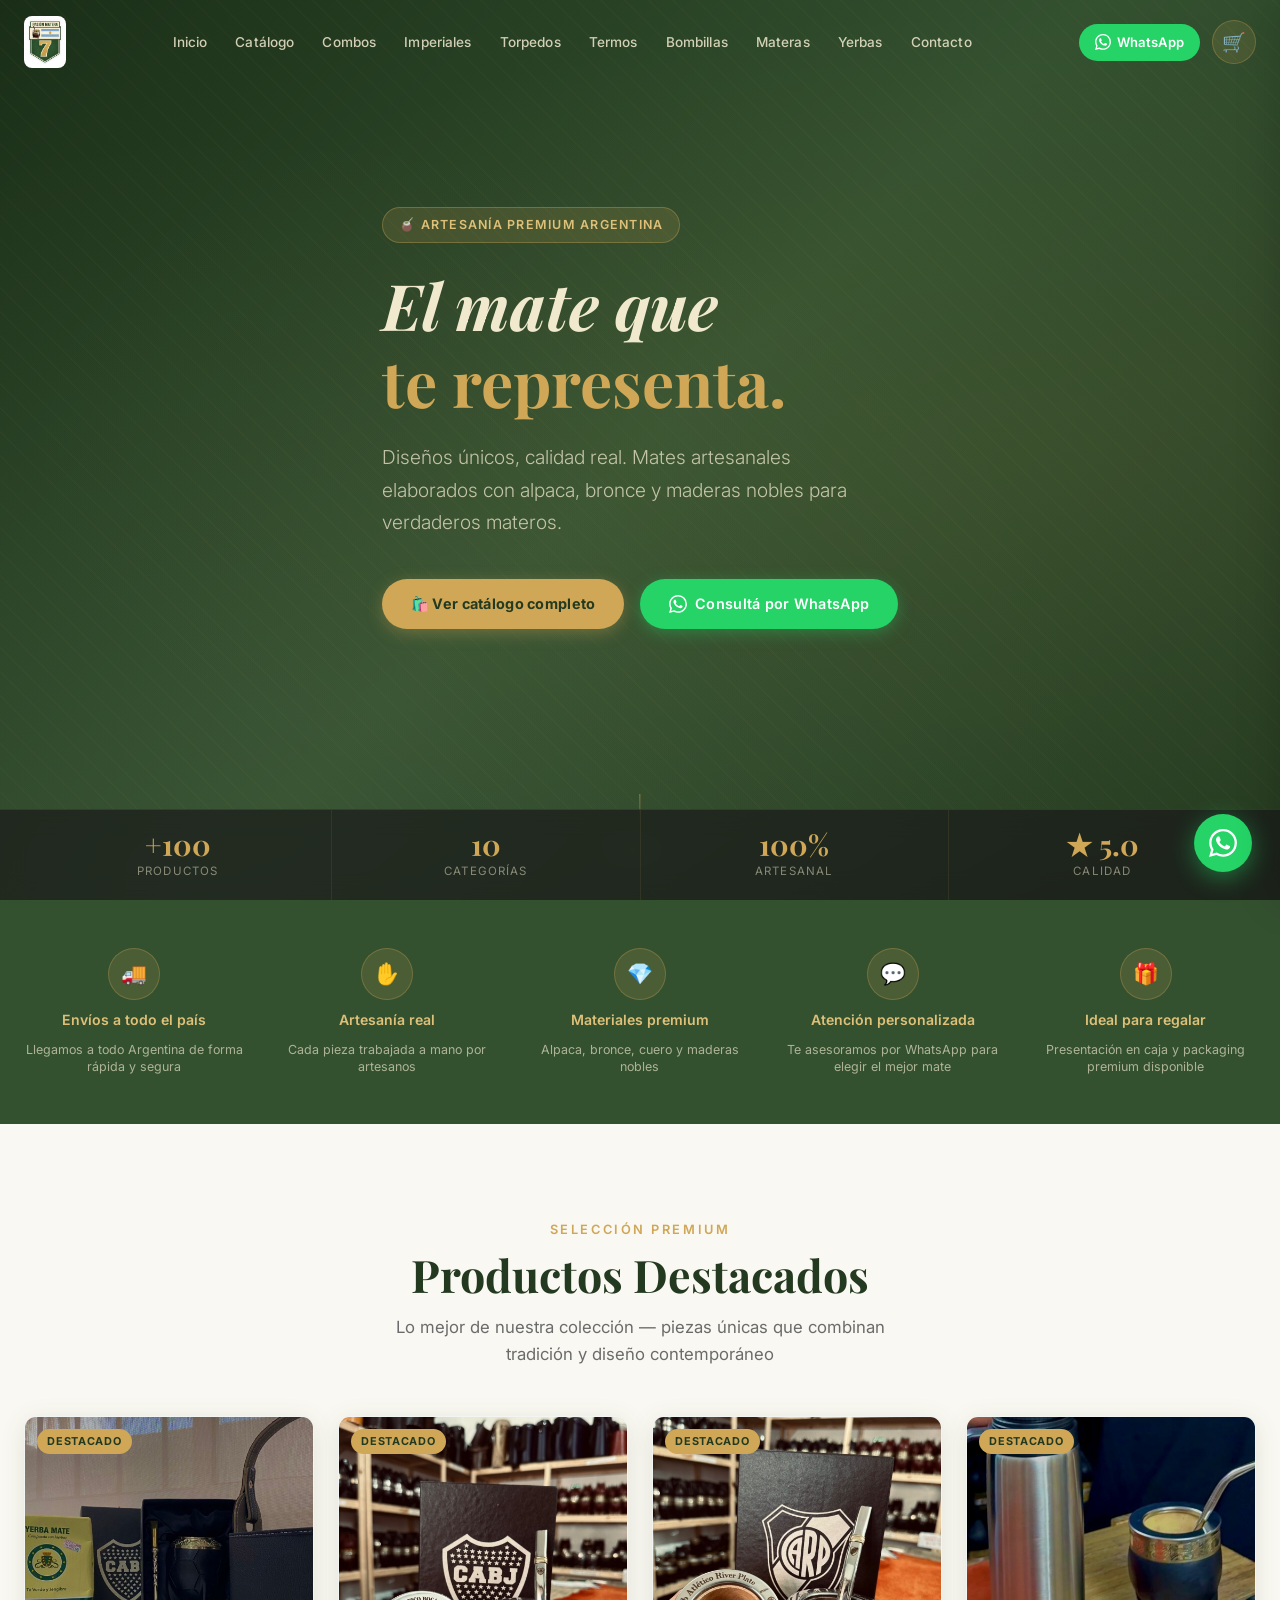
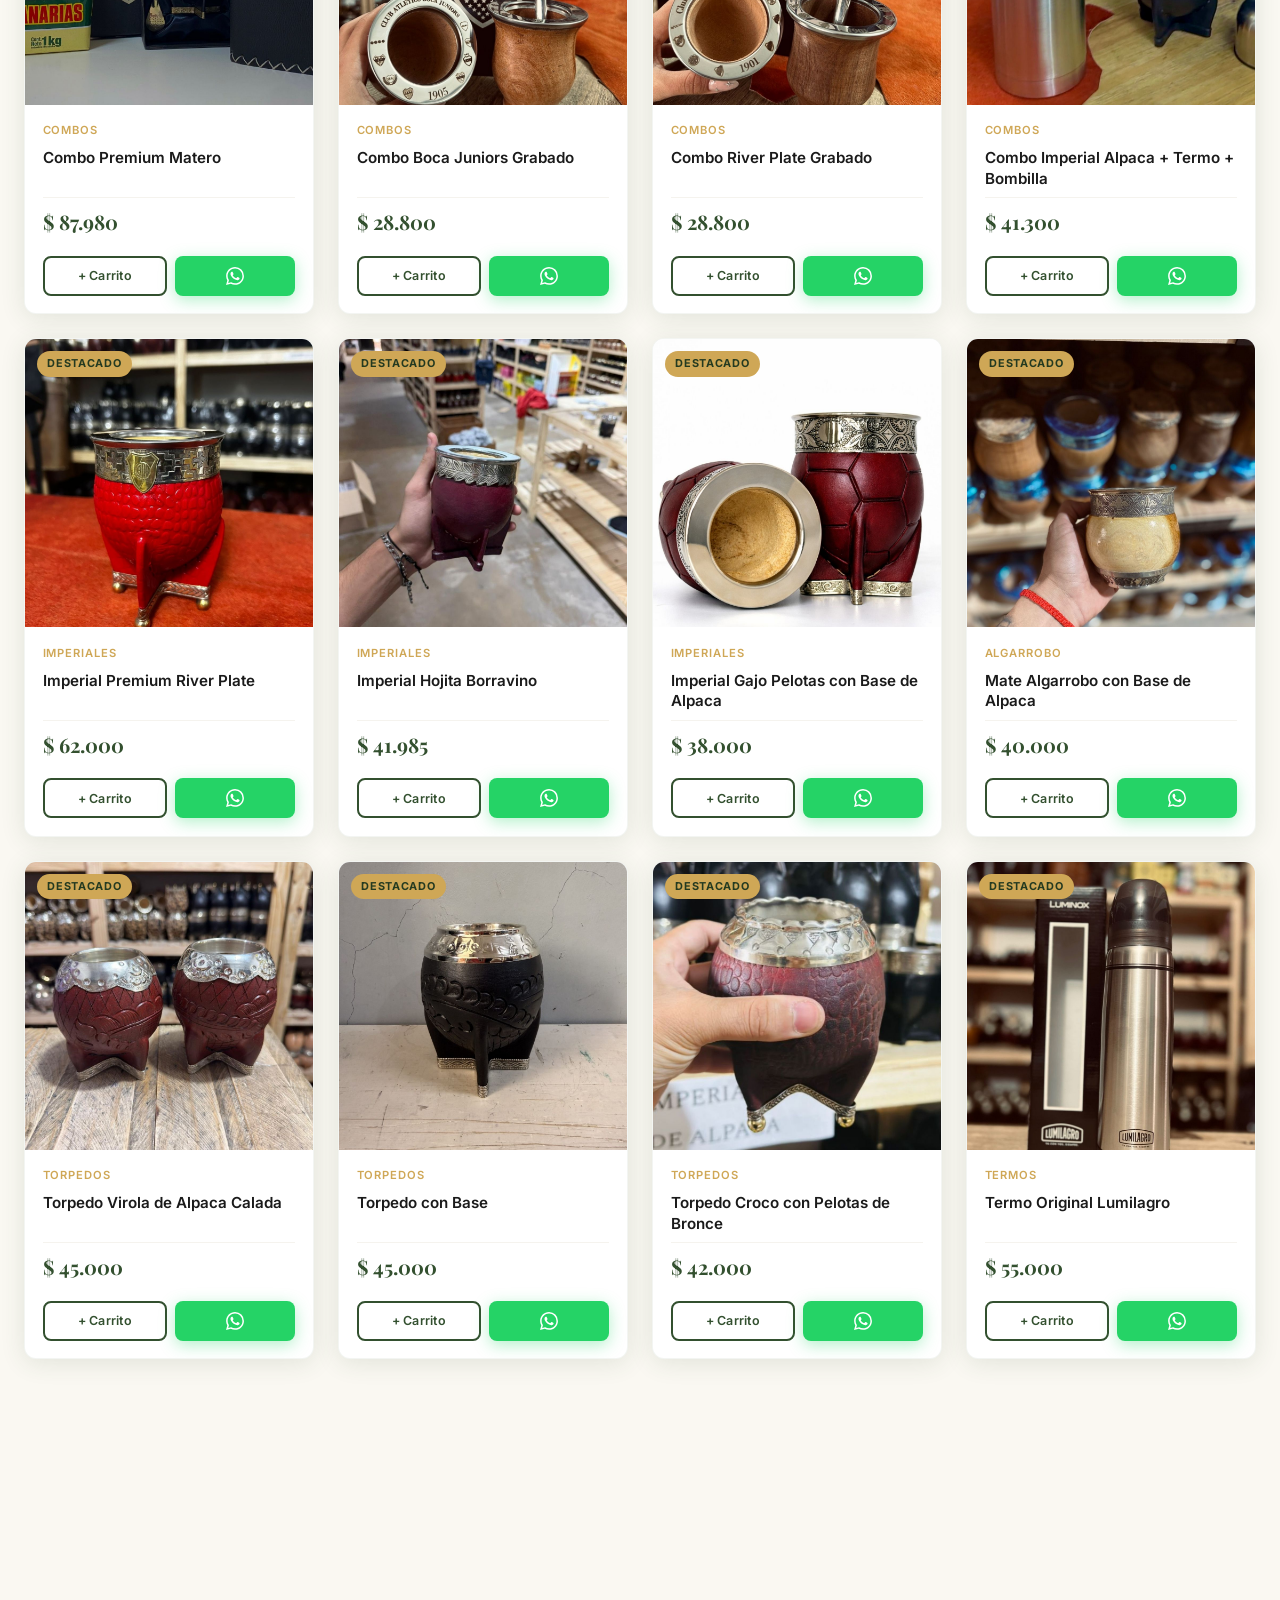
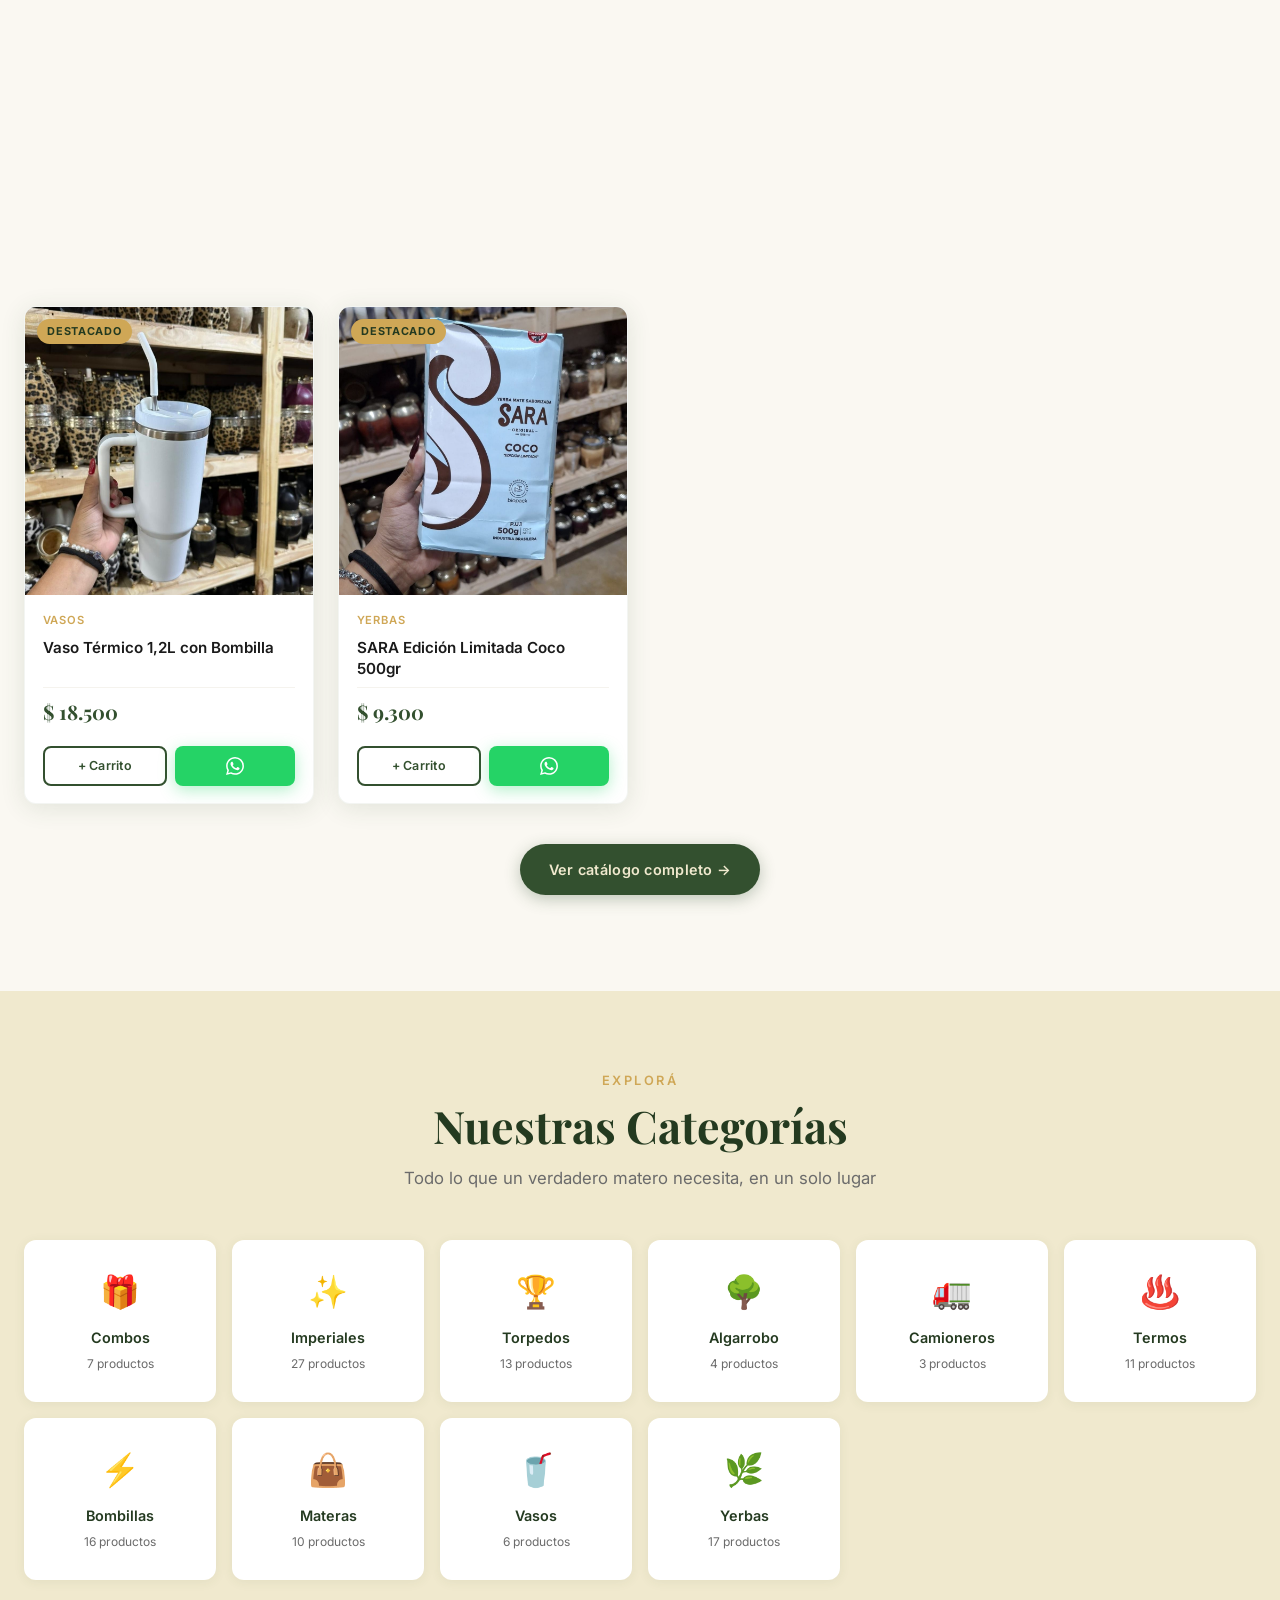
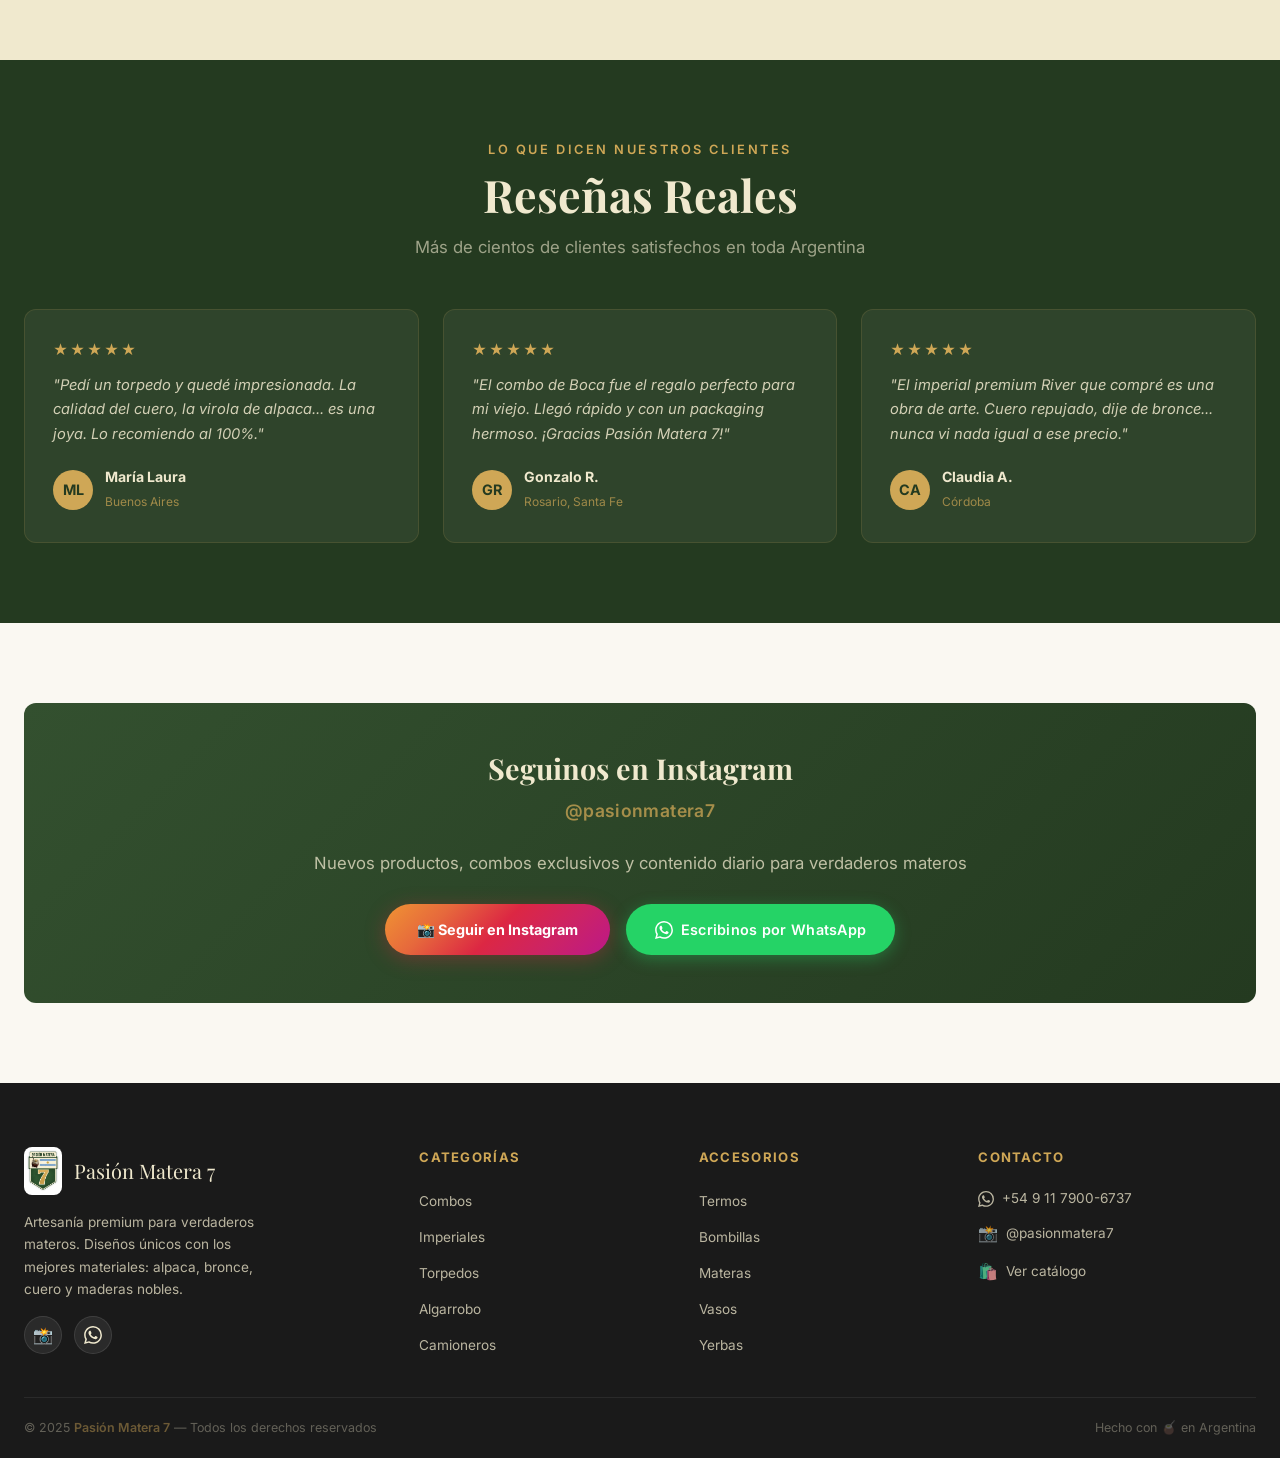
==== index.html @ 28404694 "Web ecommerce Pasión Matera 7 - tienda completa Sitio premium responsive con catálogo de 113 product" ====
<!DOCTYPE html>
<html lang="es">
<head>
  <meta charset="UTF-8">
  <meta name="viewport" content="width=device-width, initial-scale=1.0">
  <title>Pasión Matera 7 — Mates Artesanales Premium | Argentina</title>
  <meta name="description" content="Mates artesanales premium, imperiales, torpedos, bombillas, termos y accesorios. Diseños únicos, calidad real. Envíos a todo el país.">
  <meta name="keywords" content="mates premium, mates artesanales, imperiales, torpedos, accesorios materos, materas, bombillas, yerba mate Argentina">
  <meta property="og:title" content="Pasión Matera 7 — Mates Artesanales Premium">
  <meta property="og:description" content="El mate que te representa. Artesanía premium para verdaderos materos.">
  <meta property="og:type" content="website">
  <link rel="stylesheet" href="css/styles.css">
  <link rel="preconnect" href="https://fonts.googleapis.com">
  <link rel="preconnect" href="https://fonts.gstatic.com" crossorigin>
</head>
<body>

<!-- ══════════════════════════════════
     HEADER
══════════════════════════════════ -->
<header class="header" id="header">
  <div class="container">
    <nav class="nav">
      <a href="index.html" class="nav-logo">
        <img src="images/logo.jpg" alt="Pasión Matera 7"
          onerror="this.style.display='none';this.nextElementSibling.style.display='block'">
        <span style="display:none">Pasión Matera 7</span>
      </a>

      <ul class="nav-links">
        <li><a href="index.html">Inicio</a></li>
        <li><a href="catalogo.html">Catálogo</a></li>
        <li><a href="catalogo.html?cat=combos">Combos</a></li>
        <li><a href="catalogo.html?cat=imperiales">Imperiales</a></li>
        <li><a href="catalogo.html?cat=torpedos">Torpedos</a></li>
        <li><a href="catalogo.html?cat=termos">Termos</a></li>
        <li><a href="catalogo.html?cat=bombillas">Bombillas</a></li>
        <li><a href="catalogo.html?cat=materas">Materas</a></li>
        <li><a href="catalogo.html?cat=yerbas">Yerbas</a></li>
        <li><a href="#contacto">Contacto</a></li>
      </ul>

      <div class="nav-actions">
        <a href="https://wa.me/5491179006737" target="_blank" class="nav-whatsapp">
          <svg xmlns="http://www.w3.org/2000/svg" viewBox="0 0 24 24" fill="currentColor" width="16" height="16"><path d="M17.472 14.382c-.297-.149-1.758-.867-2.03-.967-.273-.099-.471-.148-.67.15-.197.297-.767.966-.94 1.164-.173.199-.347.223-.644.075-.297-.15-1.255-.463-2.39-1.475-.883-.788-1.48-1.761-1.653-2.059-.173-.297-.018-.458.13-.606.134-.133.298-.347.446-.52.149-.174.198-.298.298-.497.099-.198.05-.371-.025-.52-.075-.149-.669-1.612-.916-2.207-.242-.579-.487-.5-.669-.51-.173-.008-.371-.01-.57-.01-.198 0-.52.074-.792.372-.272.297-1.04 1.016-1.04 2.479 0 1.462 1.065 2.875 1.213 3.074.149.198 2.096 3.2 5.077 4.487.709.306 1.262.489 1.694.625.712.227 1.36.195 1.871.118.571-.085 1.758-.719 2.006-1.413.248-.694.248-1.289.173-1.413-.074-.124-.272-.198-.57-.347m-5.421 7.403h-.004a9.87 9.87 0 01-5.031-1.378l-.361-.214-3.741.982.998-3.648-.235-.374a9.86 9.86 0 01-1.51-5.26c.001-5.45 4.436-9.884 9.888-9.884 2.64 0 5.122 1.03 6.988 2.898a9.825 9.825 0 012.893 6.994c-.003 5.45-4.437 9.884-9.885 9.884m8.413-18.297A11.815 11.815 0 0012.05 0C5.495 0 .16 5.335.157 11.892c0 2.096.547 4.142 1.588 5.945L.057 24l6.305-1.654a11.882 11.882 0 005.683 1.448h.005c6.554 0 11.89-5.335 11.893-11.893a11.821 11.821 0 00-3.48-8.413z"/></svg>
          <span>WhatsApp</span>
        </a>
        <button class="nav-cart-btn open-cart" aria-label="Carrito">
          🛒
          <span class="cart-badge" style="display:none">0</span>
        </button>
        <button class="hamburger" id="hamburger" aria-label="Menú">
          <span></span><span></span><span></span>
        </button>
      </div>
    </nav>
  </div>
</header>

<!-- Mobile Menu -->
<div class="mobile-menu" id="mobile-menu">
  <button class="close-mobile" id="close-mobile">✕</button>
  <a href="index.html">Inicio</a>
  <a href="catalogo.html">Catálogo completo</a>
  <a href="catalogo.html?cat=combos">Combos</a>
  <a href="catalogo.html?cat=imperiales">Imperiales</a>
  <a href="catalogo.html?cat=torpedos">Torpedos</a>
  <a href="catalogo.html?cat=algarrobo">Algarrobo</a>
  <a href="catalogo.html?cat=camioneros">Camioneros</a>
  <a href="catalogo.html?cat=termos">Termos</a>
  <a href="catalogo.html?cat=bombillas">Bombillas</a>
  <a href="catalogo.html?cat=materas">Materas</a>
  <a href="catalogo.html?cat=vasos">Vasos</a>
  <a href="catalogo.html?cat=yerbas">Yerbas</a>
  <a href="https://wa.me/5491179006737" target="_blank" style="color:#4ade80;margin-top:1rem;display:flex;align-items:center;gap:0.4rem"><svg xmlns="http://www.w3.org/2000/svg" viewBox="0 0 24 24" fill="currentColor" width="20" height="20"><path d="M17.472 14.382c-.297-.149-1.758-.867-2.03-.967-.273-.099-.471-.148-.67.15-.197.297-.767.966-.94 1.164-.173.199-.347.223-.644.075-.297-.15-1.255-.463-2.39-1.475-.883-.788-1.48-1.761-1.653-2.059-.173-.297-.018-.458.13-.606.134-.133.298-.347.446-.52.149-.174.198-.298.298-.497.099-.198.05-.371-.025-.52-.075-.149-.669-1.612-.916-2.207-.242-.579-.487-.5-.669-.51-.173-.008-.371-.01-.57-.01-.198 0-.52.074-.792.372-.272.297-1.04 1.016-1.04 2.479 0 1.462 1.065 2.875 1.213 3.074.149.198 2.096 3.2 5.077 4.487.709.306 1.262.489 1.694.625.712.227 1.36.195 1.871.118.571-.085 1.758-.719 2.006-1.413.248-.694.248-1.289.173-1.413-.074-.124-.272-.198-.57-.347m-5.421 7.403h-.004a9.87 9.87 0 01-5.031-1.378l-.361-.214-3.741.982.998-3.648-.235-.374a9.86 9.86 0 01-1.51-5.26c.001-5.45 4.436-9.884 9.888-9.884 2.64 0 5.122 1.03 6.988 2.898a9.825 9.825 0 012.893 6.994c-.003 5.45-4.437 9.884-9.885 9.884m8.413-18.297A11.815 11.815 0 0012.05 0C5.495 0 .16 5.335.157 11.892c0 2.096.547 4.142 1.588 5.945L.057 24l6.305-1.654a11.882 11.882 0 005.683 1.448h.005c6.554 0 11.89-5.335 11.893-11.893a11.821 11.821 0 00-3.48-8.413z"/></svg> WhatsApp</a>
</div>

<!-- ══════════════════════════════════
     HERO
══════════════════════════════════ -->
<section class="hero">
  <div class="hero-bg"></div>
  <div class="hero-pattern"></div>
  <div class="container" style="position:relative;z-index:2;padding-top:5rem;padding-bottom:9rem">
    <div class="hero-content">
      <div class="hero-badge">🧉 Artesanía Premium Argentina</div>
      <h1>El mate que<br><em>te representa.</em></h1>
      <p class="hero-sub">
        Diseños únicos, calidad real. Mates artesanales elaborados con alpaca, bronce
        y maderas nobles para verdaderos materos.
      </p>
      <div class="hero-actions">
        <a href="catalogo.html" class="btn btn-gold">
          🛍️ Ver catálogo completo
        </a>
        <a href="https://wa.me/5491179006737?text=¡Hola!%20Vi%20su%20web%20y%20quiero%20conocer%20los%20productos" target="_blank" class="btn btn-whatsapp">
          <svg xmlns="http://www.w3.org/2000/svg" viewBox="0 0 24 24" fill="currentColor" width="18" height="18" style="flex-shrink:0"><path d="M17.472 14.382c-.297-.149-1.758-.867-2.03-.967-.273-.099-.471-.148-.67.15-.197.297-.767.966-.94 1.164-.173.199-.347.223-.644.075-.297-.15-1.255-.463-2.39-1.475-.883-.788-1.48-1.761-1.653-2.059-.173-.297-.018-.458.13-.606.134-.133.298-.347.446-.52.149-.174.198-.298.298-.497.099-.198.05-.371-.025-.52-.075-.149-.669-1.612-.916-2.207-.242-.579-.487-.5-.669-.51-.173-.008-.371-.01-.57-.01-.198 0-.52.074-.792.372-.272.297-1.04 1.016-1.04 2.479 0 1.462 1.065 2.875 1.213 3.074.149.198 2.096 3.2 5.077 4.487.709.306 1.262.489 1.694.625.712.227 1.36.195 1.871.118.571-.085 1.758-.719 2.006-1.413.248-.694.248-1.289.173-1.413-.074-.124-.272-.198-.57-.347m-5.421 7.403h-.004a9.87 9.87 0 01-5.031-1.378l-.361-.214-3.741.982.998-3.648-.235-.374a9.86 9.86 0 01-1.51-5.26c.001-5.45 4.436-9.884 9.888-9.884 2.64 0 5.122 1.03 6.988 2.898a9.825 9.825 0 012.893 6.994c-.003 5.45-4.437 9.884-9.885 9.884m8.413-18.297A11.815 11.815 0 0012.05 0C5.495 0 .16 5.335.157 11.892c0 2.096.547 4.142 1.588 5.945L.057 24l6.305-1.654a11.882 11.882 0 005.683 1.448h.005c6.554 0 11.89-5.335 11.893-11.893a11.821 11.821 0 00-3.48-8.413z"/></svg>
          Consultá por WhatsApp
        </a>
      </div>
    </div>
  </div>

  <div class="hero-stats">
    <div class="hero-stats-inner container">
      <div class="hero-stat">
        <div class="hero-stat-number">+100</div>
        <div class="hero-stat-label">Productos</div>
      </div>
      <div class="hero-stat">
        <div class="hero-stat-number">10</div>
        <div class="hero-stat-label">Categorías</div>
      </div>
      <div class="hero-stat">
        <div class="hero-stat-number">100%</div>
        <div class="hero-stat-label">Artesanal</div>
      </div>
      <div class="hero-stat">
        <div class="hero-stat-number">★ 5.0</div>
        <div class="hero-stat-label">Calidad</div>
      </div>
    </div>
  </div>

  <div class="hero-scroll">
    <div class="hero-scroll-line"></div>
    <span>Scroll</span>
  </div>
</section>

<!-- ══════════════════════════════════
     BENEFITS
══════════════════════════════════ -->
<section class="benefits">
  <div class="container">
    <div class="benefits-grid">
      <div class="benefit-item reveal">
        <div class="benefit-icon">🚚</div>
        <h4>Envíos a todo el país</h4>
        <p>Llegamos a todo Argentina de forma rápida y segura</p>
      </div>
      <div class="benefit-item reveal reveal-delay-1">
        <div class="benefit-icon">✋</div>
        <h4>Artesanía real</h4>
        <p>Cada pieza trabajada a mano por artesanos</p>
      </div>
      <div class="benefit-item reveal reveal-delay-2">
        <div class="benefit-icon">💎</div>
        <h4>Materiales premium</h4>
        <p>Alpaca, bronce, cuero y maderas nobles</p>
      </div>
      <div class="benefit-item reveal reveal-delay-3">
        <div class="benefit-icon">💬</div>
        <h4>Atención personalizada</h4>
        <p>Te asesoramos por WhatsApp para elegir el mejor mate</p>
      </div>
      <div class="benefit-item reveal reveal-delay-4">
        <div class="benefit-icon">🎁</div>
        <h4>Ideal para regalar</h4>
        <p>Presentación en caja y packaging premium disponible</p>
      </div>
    </div>
  </div>
</section>

<!-- ══════════════════════════════════
     FEATURED PRODUCTS
══════════════════════════════════ -->
<section class="featured" id="destacados">
  <div class="container">
    <div class="section-title reveal">
      <div class="overline">Selección premium</div>
      <h2>Productos Destacados</h2>
      <p>Lo mejor de nuestra colección — piezas únicas que combinan tradición y diseño contemporáneo</p>
    </div>
    <div class="products-grid" id="featured-grid"></div>
    <div style="text-align:center;margin-top:2.5rem">
      <a href="catalogo.html" class="btn btn-primary reveal">Ver catálogo completo →</a>
    </div>
  </div>
</section>

<!-- ══════════════════════════════════
     CATEGORIES SHOWCASE
══════════════════════════════════ -->
<section class="categories-showcase">
  <div class="container">
    <div class="section-title reveal">
      <div class="overline">Explorá</div>
      <h2>Nuestras Categorías</h2>
      <p>Todo lo que un verdadero matero necesita, en un solo lugar</p>
    </div>
    <div class="categories-grid">
      <a href="catalogo.html?cat=combos" class="category-card reveal">
        <div class="category-card-icon">🎁</div>
        <h4>Combos</h4>
        <span>7 productos</span>
      </a>
      <a href="catalogo.html?cat=imperiales" class="category-card reveal reveal-delay-1">
        <div class="category-card-icon">✨</div>
        <h4>Imperiales</h4>
        <span>27 productos</span>
      </a>
      <a href="catalogo.html?cat=torpedos" class="category-card reveal reveal-delay-2">
        <div class="category-card-icon">🏆</div>
        <h4>Torpedos</h4>
        <span>13 productos</span>
      </a>
      <a href="catalogo.html?cat=algarrobo" class="category-card reveal reveal-delay-3">
        <div class="category-card-icon">🌳</div>
        <h4>Algarrobo</h4>
        <span>4 productos</span>
      </a>
      <a href="catalogo.html?cat=camioneros" class="category-card reveal">
        <div class="category-card-icon">🚛</div>
        <h4>Camioneros</h4>
        <span>3 productos</span>
      </a>
      <a href="catalogo.html?cat=termos" class="category-card reveal reveal-delay-1">
        <div class="category-card-icon">♨️</div>
        <h4>Termos</h4>
        <span>11 productos</span>
      </a>
      <a href="catalogo.html?cat=bombillas" class="category-card reveal reveal-delay-2">
        <div class="category-card-icon">⚡</div>
        <h4>Bombillas</h4>
        <span>16 productos</span>
      </a>
      <a href="catalogo.html?cat=materas" class="category-card reveal reveal-delay-3">
        <div class="category-card-icon">👜</div>
        <h4>Materas</h4>
        <span>10 productos</span>
      </a>
      <a href="catalogo.html?cat=vasos" class="category-card reveal">
        <div class="category-card-icon">🥤</div>
        <h4>Vasos</h4>
        <span>6 productos</span>
      </a>
      <a href="catalogo.html?cat=yerbas" class="category-card reveal reveal-delay-1">
        <div class="category-card-icon">🌿</div>
        <h4>Yerbas</h4>
        <span>17 productos</span>
      </a>
    </div>
  </div>
</section>

<!-- ══════════════════════════════════
     TESTIMONIALS
══════════════════════════════════ -->
<section class="testimonials">
  <div class="container">
    <div class="section-title reveal">
      <div class="overline">Lo que dicen nuestros clientes</div>
      <h2>Reseñas Reales</h2>
      <p>Más de cientos de clientes satisfechos en toda Argentina</p>
    </div>
    <div class="testimonials-grid">
      <div class="testimonial-card reveal">
        <div class="stars">★★★★★</div>
        <p class="testimonial-text">"Pedí un torpedo y quedé impresionada. La calidad del cuero, la virola de alpaca... es una joya. Lo recomiendo al 100%."</p>
        <div class="testimonial-author">
          <div class="testimonial-avatar">ML</div>
          <div class="testimonial-author-info">
            <strong>María Laura</strong>
            <small>Buenos Aires</small>
          </div>
        </div>
      </div>
      <div class="testimonial-card reveal reveal-delay-1">
        <div class="stars">★★★★★</div>
        <p class="testimonial-text">"El combo de Boca fue el regalo perfecto para mi viejo. Llegó rápido y con un packaging hermoso. ¡Gracias Pasión Matera 7!"</p>
        <div class="testimonial-author">
          <div class="testimonial-avatar">GR</div>
          <div class="testimonial-author-info">
            <strong>Gonzalo R.</strong>
            <small>Rosario, Santa Fe</small>
          </div>
        </div>
      </div>
      <div class="testimonial-card reveal reveal-delay-2">
        <div class="stars">★★★★★</div>
        <p class="testimonial-text">"El imperial premium River que compré es una obra de arte. Cuero repujado, dije de bronce... nunca vi nada igual a ese precio."</p>
        <div class="testimonial-author">
          <div class="testimonial-avatar">CA</div>
          <div class="testimonial-author-info">
            <strong>Claudia A.</strong>
            <small>Córdoba</small>
          </div>
        </div>
      </div>
    </div>
  </div>
</section>

<!-- ══════════════════════════════════
     INSTAGRAM
══════════════════════════════════ -->
<section class="instagram-section" id="contacto">
  <div class="container">
    <div class="instagram-cta reveal">
      <h3>Seguinos en Instagram</h3>
      <p class="handle">@pasionmatera7</p>
      <p style="margin-top:0.5rem">Nuevos productos, combos exclusivos y contenido diario para verdaderos materos</p>
      <div style="display:flex;gap:1rem;justify-content:center;flex-wrap:wrap;margin-top:1.75rem">
        <a href="https://www.instagram.com/pasionmatera7/" target="_blank" class="ig-btn">
          📸 Seguir en Instagram
        </a>
        <a href="https://wa.me/5491179006737?text=¡Hola!%20Vi%20tu%20Instagram%20y%20quiero%20consultar%20sobre%20sus%20productos" target="_blank" class="btn btn-whatsapp">
          <svg xmlns="http://www.w3.org/2000/svg" viewBox="0 0 24 24" fill="currentColor" width="18" height="18" style="flex-shrink:0"><path d="M17.472 14.382c-.297-.149-1.758-.867-2.03-.967-.273-.099-.471-.148-.67.15-.197.297-.767.966-.94 1.164-.173.199-.347.223-.644.075-.297-.15-1.255-.463-2.39-1.475-.883-.788-1.48-1.761-1.653-2.059-.173-.297-.018-.458.13-.606.134-.133.298-.347.446-.52.149-.174.198-.298.298-.497.099-.198.05-.371-.025-.52-.075-.149-.669-1.612-.916-2.207-.242-.579-.487-.5-.669-.51-.173-.008-.371-.01-.57-.01-.198 0-.52.074-.792.372-.272.297-1.04 1.016-1.04 2.479 0 1.462 1.065 2.875 1.213 3.074.149.198 2.096 3.2 5.077 4.487.709.306 1.262.489 1.694.625.712.227 1.36.195 1.871.118.571-.085 1.758-.719 2.006-1.413.248-.694.248-1.289.173-1.413-.074-.124-.272-.198-.57-.347m-5.421 7.403h-.004a9.87 9.87 0 01-5.031-1.378l-.361-.214-3.741.982.998-3.648-.235-.374a9.86 9.86 0 01-1.51-5.26c.001-5.45 4.436-9.884 9.888-9.884 2.64 0 5.122 1.03 6.988 2.898a9.825 9.825 0 012.893 6.994c-.003 5.45-4.437 9.884-9.885 9.884m8.413-18.297A11.815 11.815 0 0012.05 0C5.495 0 .16 5.335.157 11.892c0 2.096.547 4.142 1.588 5.945L.057 24l6.305-1.654a11.882 11.882 0 005.683 1.448h.005c6.554 0 11.89-5.335 11.893-11.893a11.821 11.821 0 00-3.48-8.413z"/></svg>
          Escribinos por WhatsApp
        </a>
      </div>
    </div>
  </div>
</section>

<!-- ══════════════════════════════════
     FOOTER
══════════════════════════════════ -->
<footer class="footer">
  <div class="container">
    <div class="footer-main">
      <div class="footer-brand">
        <div class="footer-logo">
          <img src="images/logo.jpg" alt="Pasión Matera 7"
            onerror="this.style.display='none'">
          <span>Pasión Matera 7</span>
        </div>
        <p>Artesanía premium para verdaderos materos. Diseños únicos con los mejores materiales: alpaca, bronce, cuero y maderas nobles.</p>
        <div class="footer-social">
          <a href="https://www.instagram.com/pasionmatera7/" target="_blank" class="social-icon" title="Instagram">📸</a>
          <a href="https://wa.me/5491179006737" target="_blank" class="social-icon" title="WhatsApp"><svg xmlns="http://www.w3.org/2000/svg" viewBox="0 0 24 24" fill="currentColor" width="18" height="18"><path d="M17.472 14.382c-.297-.149-1.758-.867-2.03-.967-.273-.099-.471-.148-.67.15-.197.297-.767.966-.94 1.164-.173.199-.347.223-.644.075-.297-.15-1.255-.463-2.39-1.475-.883-.788-1.48-1.761-1.653-2.059-.173-.297-.018-.458.13-.606.134-.133.298-.347.446-.52.149-.174.198-.298.298-.497.099-.198.05-.371-.025-.52-.075-.149-.669-1.612-.916-2.207-.242-.579-.487-.5-.669-.51-.173-.008-.371-.01-.57-.01-.198 0-.52.074-.792.372-.272.297-1.04 1.016-1.04 2.479 0 1.462 1.065 2.875 1.213 3.074.149.198 2.096 3.2 5.077 4.487.709.306 1.262.489 1.694.625.712.227 1.36.195 1.871.118.571-.085 1.758-.719 2.006-1.413.248-.694.248-1.289.173-1.413-.074-.124-.272-.198-.57-.347m-5.421 7.403h-.004a9.87 9.87 0 01-5.031-1.378l-.361-.214-3.741.982.998-3.648-.235-.374a9.86 9.86 0 01-1.51-5.26c.001-5.45 4.436-9.884 9.888-9.884 2.64 0 5.122 1.03 6.988 2.898a9.825 9.825 0 012.893 6.994c-.003 5.45-4.437 9.884-9.885 9.884m8.413-18.297A11.815 11.815 0 0012.05 0C5.495 0 .16 5.335.157 11.892c0 2.096.547 4.142 1.588 5.945L.057 24l6.305-1.654a11.882 11.882 0 005.683 1.448h.005c6.554 0 11.89-5.335 11.893-11.893a11.821 11.821 0 00-3.48-8.413z"/></svg></a>
        </div>
      </div>
      <div class="footer-col">
        <h5>Categorías</h5>
        <ul>
          <li><a href="catalogo.html?cat=combos">Combos</a></li>
          <li><a href="catalogo.html?cat=imperiales">Imperiales</a></li>
          <li><a href="catalogo.html?cat=torpedos">Torpedos</a></li>
          <li><a href="catalogo.html?cat=algarrobo">Algarrobo</a></li>
          <li><a href="catalogo.html?cat=camioneros">Camioneros</a></li>
        </ul>
      </div>
      <div class="footer-col">
        <h5>Accesorios</h5>
        <ul>
          <li><a href="catalogo.html?cat=termos">Termos</a></li>
          <li><a href="catalogo.html?cat=bombillas">Bombillas</a></li>
          <li><a href="catalogo.html?cat=materas">Materas</a></li>
          <li><a href="catalogo.html?cat=vasos">Vasos</a></li>
          <li><a href="catalogo.html?cat=yerbas">Yerbas</a></li>
        </ul>
      </div>
      <div class="footer-col">
        <h5>Contacto</h5>
        <div class="footer-contact">
          <a href="https://wa.me/5491179006737" target="_blank">
            <svg xmlns="http://www.w3.org/2000/svg" viewBox="0 0 24 24" fill="currentColor" width="16" height="16" style="flex-shrink:0"><path d="M17.472 14.382c-.297-.149-1.758-.867-2.03-.967-.273-.099-.471-.148-.67.15-.197.297-.767.966-.94 1.164-.173.199-.347.223-.644.075-.297-.15-1.255-.463-2.39-1.475-.883-.788-1.48-1.761-1.653-2.059-.173-.297-.018-.458.13-.606.134-.133.298-.347.446-.52.149-.174.198-.298.298-.497.099-.198.05-.371-.025-.52-.075-.149-.669-1.612-.916-2.207-.242-.579-.487-.5-.669-.51-.173-.008-.371-.01-.57-.01-.198 0-.52.074-.792.372-.272.297-1.04 1.016-1.04 2.479 0 1.462 1.065 2.875 1.213 3.074.149.198 2.096 3.2 5.077 4.487.709.306 1.262.489 1.694.625.712.227 1.36.195 1.871.118.571-.085 1.758-.719 2.006-1.413.248-.694.248-1.289.173-1.413-.074-.124-.272-.198-.57-.347m-5.421 7.403h-.004a9.87 9.87 0 01-5.031-1.378l-.361-.214-3.741.982.998-3.648-.235-.374a9.86 9.86 0 01-1.51-5.26c.001-5.45 4.436-9.884 9.888-9.884 2.64 0 5.122 1.03 6.988 2.898a9.825 9.825 0 012.893 6.994c-.003 5.45-4.437 9.884-9.885 9.884m8.413-18.297A11.815 11.815 0 0012.05 0C5.495 0 .16 5.335.157 11.892c0 2.096.547 4.142 1.588 5.945L.057 24l6.305-1.654a11.882 11.882 0 005.683 1.448h.005c6.554 0 11.89-5.335 11.893-11.893a11.821 11.821 0 00-3.48-8.413z"/></svg> +54 9 11 7900-6737
          </a>
          <a href="https://www.instagram.com/pasionmatera7/" target="_blank">
            <span class="icon">📸</span> @pasionmatera7
          </a>
          <a href="catalogo.html">
            <span class="icon">🛍️</span> Ver catálogo
          </a>
        </div>
      </div>
    </div>
    <div class="footer-bottom">
      <p class="footer-bottom-text">© 2025 <strong>Pasión Matera 7</strong> — Todos los derechos reservados</p>
      <p class="footer-bottom-text">Hecho con 🧉 en Argentina</p>
    </div>
  </div>
</footer>

<!-- ══════════════════════════════════
     CART SIDEBAR
══════════════════════════════════ -->
<div class="cart-overlay" id="cart-overlay"></div>
<aside class="cart-sidebar" id="cart-sidebar" role="dialog" aria-label="Carrito de compras">
  <div class="cart-header">
    <h3>🛒 Mi Carrito</h3>
    <button class="cart-close" id="cart-close">✕</button>
  </div>
  <div class="cart-items" id="cart-items"></div>
  <div class="cart-footer">
    <div class="cart-total">
      <span>Total</span>
      <strong id="cart-total-price">$0</strong>
    </div>
    <button id="checkout-btn" class="btn btn-whatsapp" disabled>
      <svg xmlns="http://www.w3.org/2000/svg" viewBox="0 0 24 24" fill="currentColor" width="18" height="18" style="flex-shrink:0"><path d="M17.472 14.382c-.297-.149-1.758-.867-2.03-.967-.273-.099-.471-.148-.67.15-.197.297-.767.966-.94 1.164-.173.199-.347.223-.644.075-.297-.15-1.255-.463-2.39-1.475-.883-.788-1.48-1.761-1.653-2.059-.173-.297-.018-.458.13-.606.134-.133.298-.347.446-.52.149-.174.198-.298.298-.497.099-.198.05-.371-.025-.52-.075-.149-.669-1.612-.916-2.207-.242-.579-.487-.5-.669-.51-.173-.008-.371-.01-.57-.01-.198 0-.52.074-.792.372-.272.297-1.04 1.016-1.04 2.479 0 1.462 1.065 2.875 1.213 3.074.149.198 2.096 3.2 5.077 4.487.709.306 1.262.489 1.694.625.712.227 1.36.195 1.871.118.571-.085 1.758-.719 2.006-1.413.248-.694.248-1.289.173-1.413-.074-.124-.272-.198-.57-.347m-5.421 7.403h-.004a9.87 9.87 0 01-5.031-1.378l-.361-.214-3.741.982.998-3.648-.235-.374a9.86 9.86 0 01-1.51-5.26c.001-5.45 4.436-9.884 9.888-9.884 2.64 0 5.122 1.03 6.988 2.898a9.825 9.825 0 012.893 6.994c-.003 5.45-4.437 9.884-9.885 9.884m8.413-18.297A11.815 11.815 0 0012.05 0C5.495 0 .16 5.335.157 11.892c0 2.096.547 4.142 1.588 5.945L.057 24l6.305-1.654a11.882 11.882 0 005.683 1.448h.005c6.554 0 11.89-5.335 11.893-11.893a11.821 11.821 0 00-3.48-8.413z"/></svg>
      Finalizar pedido por WhatsApp
    </button>
    <button id="clear-cart-btn" class="btn btn-secondary" style="font-size:0.78rem;padding:0.5rem">
      Vaciar carrito
    </button>
  </div>
</aside>

<!-- Product Modal Container -->
<div id="product-modal" class="modal-overlay" style="position:fixed"></div>

<!-- WhatsApp Float -->
<a href="https://wa.me/5491179006737?text=¡Hola%20Pasión%20Matera%207!%20Quiero%20consultar%20sobre%20sus%20productos." target="_blank" class="whatsapp-float" aria-label="WhatsApp">
  <svg xmlns="http://www.w3.org/2000/svg" viewBox="0 0 24 24" fill="white" width="28" height="28"><path d="M17.472 14.382c-.297-.149-1.758-.867-2.03-.967-.273-.099-.471-.148-.67.15-.197.297-.767.966-.94 1.164-.173.199-.347.223-.644.075-.297-.15-1.255-.463-2.39-1.475-.883-.788-1.48-1.761-1.653-2.059-.173-.297-.018-.458.13-.606.134-.133.298-.347.446-.52.149-.174.198-.298.298-.497.099-.198.05-.371-.025-.52-.075-.149-.669-1.612-.916-2.207-.242-.579-.487-.5-.669-.51-.173-.008-.371-.01-.57-.01-.198 0-.52.074-.792.372-.272.297-1.04 1.016-1.04 2.479 0 1.462 1.065 2.875 1.213 3.074.149.198 2.096 3.2 5.077 4.487.709.306 1.262.489 1.694.625.712.227 1.36.195 1.871.118.571-.085 1.758-.719 2.006-1.413.248-.694.248-1.289.173-1.413-.074-.124-.272-.198-.57-.347m-5.421 7.403h-.004a9.87 9.87 0 01-5.031-1.378l-.361-.214-3.741.982.998-3.648-.235-.374a9.86 9.86 0 01-1.51-5.26c.001-5.45 4.436-9.884 9.888-9.884 2.64 0 5.122 1.03 6.988 2.898a9.825 9.825 0 012.893 6.994c-.003 5.45-4.437 9.884-9.885 9.884m8.413-18.297A11.815 11.815 0 0012.05 0C5.495 0 .16 5.335.157 11.892c0 2.096.547 4.142 1.588 5.945L.057 24l6.305-1.654a11.882 11.882 0 005.683 1.448h.005c6.554 0 11.89-5.335 11.893-11.893a11.821 11.821 0 00-3.48-8.413z"/></svg>
  <span class="whatsapp-float-tooltip">¡Chateá con nosotros!</span>
</a>

<script src="js/products.js"></script>
<script src="js/cart.js"></script>
<script src="js/main.js"></script>
</body>
</html>
---- css/styles.css ----
/* ═══════════════════════════════════════
   PASIÓN MATERA 7 — Premium Ecommerce
   ═══════════════════════════════════════ */

@import url('https://fonts.googleapis.com/css2?family=Playfair+Display:ital,wght@0,400;0,500;0,600;0,700;1,400;1,600&family=Inter:wght@300;400;500;600&display=swap');

/* ── Variables ── */
:root {
  --verde: #33502f;
  --verde-light: #4a7344;
  --verde-dark: #243a20;
  --crema: #f0e9ce;
  --crema-dark: #e8ddb8;
  --dorado: #cfa756;
  --dorado-light: #dfc078;
  --dorado-dark: #a8833e;
  --blanco: #faf8f2;
  --negro: #1a1a1a;
  --gris: #6b6b6b;
  --gris-light: #f5f3ee;
  --sombra: 0 4px 24px rgba(51,80,47,0.12);
  --sombra-hover: 0 12px 40px rgba(51,80,47,0.22);
  --radius: 12px;
  --radius-sm: 8px;
  --transition: 0.3s cubic-bezier(0.4, 0, 0.2, 1);
}

/* ── Reset ── */
*, *::before, *::after { box-sizing: border-box; margin: 0; padding: 0; }
html { scroll-behavior: smooth; -webkit-text-size-adjust: 100%; }
body {
  font-family: 'Inter', sans-serif;
  background: var(--blanco);
  color: var(--negro);
  line-height: 1.6;
  overflow-x: hidden;
}
img { max-width: 100%; display: block; }
a { text-decoration: none; color: inherit; }
button { cursor: pointer; border: none; background: none; font-family: inherit; }
ul { list-style: none; }

/* ── Typography ── */
h1, h2, h3, h4 { font-family: 'Playfair Display', serif; line-height: 1.2; }
h1 { font-size: clamp(2.2rem, 5vw, 4rem); }
h2 { font-size: clamp(1.8rem, 3.5vw, 2.8rem); }
h3 { font-size: clamp(1.2rem, 2vw, 1.6rem); }

/* ── Utilities ── */
.container { max-width: 1280px; margin: 0 auto; padding: 0 1.5rem; }
.section-title {
  text-align: center;
  margin-bottom: 3rem;
}
.section-title h2 { color: var(--verde-dark); margin-bottom: 0.75rem; }
.section-title p { color: var(--gris); font-size: 1.05rem; max-width: 540px; margin: 0 auto; }
.section-title .overline {
  font-size: 0.8rem;
  font-weight: 600;
  letter-spacing: 0.2em;
  text-transform: uppercase;
  color: var(--dorado);
  margin-bottom: 0.5rem;
}

.btn {
  display: inline-flex;
  align-items: center;
  gap: 0.5rem;
  padding: 0.85rem 1.8rem;
  border-radius: 50px;
  font-weight: 600;
  font-size: 0.9rem;
  letter-spacing: 0.02em;
  transition: var(--transition);
  white-space: nowrap;
}
.btn-primary {
  background: var(--verde);
  color: var(--crema);
  box-shadow: 0 4px 16px rgba(51,80,47,0.3);
}
.btn-primary:hover { background: var(--verde-dark); transform: translateY(-2px); box-shadow: 0 8px 24px rgba(51,80,47,0.35); }
.btn-secondary {
  background: transparent;
  color: var(--verde);
  border: 2px solid var(--verde);
}
.btn-secondary:hover { background: var(--verde); color: var(--crema); }
.btn-whatsapp {
  background: #25D366;
  color: #fff;
  box-shadow: 0 4px 16px rgba(37,211,102,0.35);
}
.btn-whatsapp:hover { background: #1dbb5a; transform: translateY(-2px); box-shadow: 0 8px 24px rgba(37,211,102,0.4); }
.btn-gold {
  background: var(--dorado);
  color: var(--verde-dark);
  font-weight: 700;
  box-shadow: 0 4px 16px rgba(207,167,86,0.35);
}
.btn-gold:hover { background: var(--dorado-dark); transform: translateY(-2px); }
.btn-outline-gold {
  background: transparent;
  color: var(--dorado);
  border: 2px solid var(--dorado);
}
.btn-outline-gold:hover { background: var(--dorado); color: var(--verde-dark); }

/* ── Animations ── */
@keyframes fadeUp {
  from { opacity: 0; transform: translateY(32px); }
  to { opacity: 1; transform: translateY(0); }
}
@keyframes fadeIn {
  from { opacity: 0; }
  to { opacity: 1; }
}
@keyframes scaleIn {
  from { opacity: 0; transform: scale(0.92); }
  to { opacity: 1; transform: scale(1); }
}
@keyframes shimmer {
  0% { background-position: -1000px 0; }
  100% { background-position: 1000px 0; }
}
.reveal { opacity: 0; transform: translateY(32px); transition: opacity 0.7s ease, transform 0.7s ease; }
.reveal.visible { opacity: 1; transform: translateY(0); }
.reveal-delay-1 { transition-delay: 0.1s; }
.reveal-delay-2 { transition-delay: 0.2s; }
.reveal-delay-3 { transition-delay: 0.3s; }
.reveal-delay-4 { transition-delay: 0.4s; }

/* ══════════════════════════════════════
   HEADER / NAV
══════════════════════════════════════ */
.header {
  position: fixed;
  top: 0;
  left: 0;
  right: 0;
  z-index: 1000;
  transition: var(--transition);
  padding: 1rem 0;
}
.header.scrolled {
  background: rgba(26, 26, 26, 0.96);
  backdrop-filter: blur(16px);
  padding: 0.65rem 0;
  box-shadow: 0 2px 20px rgba(0,0,0,0.2);
}
.header.light.scrolled {
  background: rgba(250, 248, 242, 0.97);
}
.nav {
  display: flex;
  align-items: center;
  justify-content: space-between;
  gap: 2rem;
}
.nav-logo img {
  height: 52px;
  width: auto;
  object-fit: contain;
  border-radius: 8px;
  transition: var(--transition);
}
.nav-logo img:hover { transform: scale(1.04); }
.nav-logo span {
  font-family: 'Playfair Display', serif;
  font-size: 1.4rem;
  font-weight: 700;
  color: var(--crema);
  letter-spacing: 0.02em;
}
.header.light .nav-logo span { color: var(--verde-dark); }
.nav-links {
  display: flex;
  align-items: center;
  gap: 0.25rem;
  flex: 1;
  justify-content: center;
}
.nav-links a {
  padding: 0.4rem 0.75rem;
  font-size: 0.85rem;
  font-weight: 500;
  color: rgba(240,233,206,0.85);
  border-radius: 6px;
  transition: var(--transition);
  letter-spacing: 0.01em;
}
.header.light .nav-links a { color: var(--negro); }
.nav-links a:hover { color: var(--dorado); background: rgba(207,167,86,0.08); }
.nav-actions {
  display: flex;
  align-items: center;
  gap: 0.75rem;
}
.nav-whatsapp {
  display: flex;
  align-items: center;
  gap: 0.4rem;
  padding: 0.5rem 1rem;
  background: #25D366;
  color: #fff;
  border-radius: 50px;
  font-size: 0.82rem;
  font-weight: 600;
  transition: var(--transition);
}
.nav-whatsapp:hover { background: #1dbb5a; transform: translateY(-1px); }
.nav-cart-btn {
  position: relative;
  display: flex;
  align-items: center;
  justify-content: center;
  width: 44px;
  height: 44px;
  border-radius: 50%;
  background: rgba(207,167,86,0.15);
  color: var(--dorado);
  font-size: 1.2rem;
  transition: var(--transition);
  border: 1.5px solid rgba(207,167,86,0.3);
}
.nav-cart-btn:hover { background: var(--dorado); color: var(--verde-dark); }
.cart-badge {
  position: absolute;
  top: -4px;
  right: -4px;
  background: var(--verde);
  color: var(--crema);
  border-radius: 50%;
  width: 18px;
  height: 18px;
  font-size: 0.65rem;
  font-weight: 700;
  display: flex;
  align-items: center;
  justify-content: center;
  border: 2px solid var(--blanco);
}
.hamburger {
  display: none;
  flex-direction: column;
  gap: 5px;
  padding: 8px;
  cursor: pointer;
}
.hamburger span {
  display: block;
  width: 24px;
  height: 2px;
  background: var(--crema);
  border-radius: 2px;
  transition: var(--transition);
}
.header.light .hamburger span { background: var(--negro); }
.hamburger.open span:nth-child(1) { transform: translateY(7px) rotate(45deg); }
.hamburger.open span:nth-child(2) { opacity: 0; }
.hamburger.open span:nth-child(3) { transform: translateY(-7px) rotate(-45deg); }
.mobile-menu {
  display: none;
  position: fixed;
  top: 0;
  left: 0;
  right: 0;
  bottom: 0;
  background: var(--verde-dark);
  z-index: 999;
  flex-direction: column;
  align-items: center;
  justify-content: center;
  gap: 0.5rem;
  transform: translateX(100%);
  transition: transform 0.4s cubic-bezier(0.4, 0, 0.2, 1);
}
.mobile-menu.open { transform: translateX(0); }
.mobile-menu a {
  color: var(--crema);
  font-family: 'Playfair Display', serif;
  font-size: 1.6rem;
  padding: 0.6rem 2rem;
  opacity: 0.85;
  transition: var(--transition);
}
.mobile-menu a:hover { opacity: 1; color: var(--dorado); }
.mobile-menu .close-mobile {
  position: absolute;
  top: 1.5rem;
  right: 1.5rem;
  color: var(--crema);
  font-size: 1.8rem;
  background: none;
  border: none;
  cursor: pointer;
}

/* ══════════════════════════════════════
   HERO
══════════════════════════════════════ */
.hero {
  position: relative;
  min-height: 100vh;
  display: flex;
  align-items: center;
  overflow: hidden;
  background: var(--verde-dark);
}
.hero-bg {
  position: absolute;
  inset: 0;
  background: linear-gradient(135deg, #1a2e17 0%, #33502f 50%, #243a20 100%);
}
.hero-bg::after {
  content: '';
  position: absolute;
  inset: 0;
  background:
    radial-gradient(ellipse at 80% 50%, rgba(207,167,86,0.08) 0%, transparent 70%),
    radial-gradient(ellipse at 20% 80%, rgba(240,233,206,0.04) 0%, transparent 60%);
}
.hero-pattern {
  position: absolute;
  inset: 0;
  opacity: 0.03;
  background-image: repeating-linear-gradient(
    45deg,
    var(--dorado) 0,
    var(--dorado) 1px,
    transparent 0,
    transparent 50%
  );
  background-size: 24px 24px;
}
.hero-content {
  position: relative;
  z-index: 2;
  max-width: 760px;
  animation: fadeUp 1s ease both;
}
.hero-badge {
  display: inline-flex;
  align-items: center;
  gap: 0.5rem;
  padding: 0.45rem 1rem;
  background: rgba(207,167,86,0.15);
  border: 1px solid rgba(207,167,86,0.35);
  border-radius: 50px;
  color: var(--dorado-light);
  font-size: 0.78rem;
  font-weight: 600;
  letter-spacing: 0.1em;
  text-transform: uppercase;
  margin-bottom: 1.5rem;
}
.hero h1 {
  color: var(--crema);
  margin-bottom: 1.25rem;
  font-style: italic;
}
.hero h1 em { color: var(--dorado); font-style: normal; }
.hero-sub {
  font-size: clamp(1rem, 2vw, 1.2rem);
  color: rgba(240,233,206,0.75);
  margin-bottom: 2.5rem;
  max-width: 500px;
  font-weight: 300;
  line-height: 1.7;
}
.hero-actions { display: flex; gap: 1rem; flex-wrap: wrap; }
.hero-scroll {
  position: absolute;
  bottom: 2.5rem;
  left: 50%;
  transform: translateX(-50%);
  display: flex;
  flex-direction: column;
  align-items: center;
  gap: 0.5rem;
  color: rgba(240,233,206,0.4);
  font-size: 0.72rem;
  letter-spacing: 0.12em;
  text-transform: uppercase;
  animation: fadeIn 2s ease 1s both;
}
.hero-scroll-line {
  width: 1px;
  height: 40px;
  background: linear-gradient(to bottom, rgba(207,167,86,0.6), transparent);
  animation: pulse 2s ease infinite;
}
@keyframes pulse { 0%, 100% { opacity: 0.4; } 50% { opacity: 1; } }

/* ── Hero stats ── */
.hero-stats {
  position: absolute;
  bottom: 0;
  left: 0;
  right: 0;
  z-index: 3;
  background: rgba(26,26,26,0.7);
  backdrop-filter: blur(12px);
  border-top: 1px solid rgba(207,167,86,0.15);
}
.hero-stats-inner {
  display: flex;
  divide-x: 1px solid rgba(207,167,86,0.1);
}
.hero-stat {
  flex: 1;
  padding: 1.2rem 1.5rem;
  text-align: center;
  border-right: 1px solid rgba(207,167,86,0.1);
}
.hero-stat:last-child { border-right: none; }
.hero-stat-number {
  font-family: 'Playfair Display', serif;
  font-size: 1.8rem;
  font-weight: 700;
  color: var(--dorado);
  line-height: 1;
  margin-bottom: 0.25rem;
}
.hero-stat-label {
  font-size: 0.72rem;
  color: rgba(240,233,206,0.5);
  text-transform: uppercase;
  letter-spacing: 0.1em;
}

/* ══════════════════════════════════════
   BENEFITS BAR
══════════════════════════════════════ */
.benefits {
  background: var(--verde);
  padding: 3rem 0;
}
.benefits-grid {
  display: grid;
  grid-template-columns: repeat(auto-fit, minmax(160px, 1fr));
  gap: 2rem;
}
.benefit-item {
  display: flex;
  flex-direction: column;
  align-items: center;
  text-align: center;
  gap: 0.75rem;
  color: var(--crema);
}
.benefit-icon {
  width: 52px;
  height: 52px;
  background: rgba(207,167,86,0.15);
  border: 1px solid rgba(207,167,86,0.3);
  border-radius: 50%;
  display: flex;
  align-items: center;
  justify-content: center;
  font-size: 1.3rem;
}
.benefit-item h4 {
  font-size: 0.88rem;
  font-weight: 600;
  font-family: 'Inter', sans-serif;
  color: var(--dorado-light);
}
.benefit-item p { font-size: 0.78rem; opacity: 0.65; line-height: 1.4; }

/* ══════════════════════════════════════
   FEATURED PRODUCTS
══════════════════════════════════════ */
.featured { padding: 6rem 0; background: var(--blanco); }
.products-grid {
  display: grid;
  grid-template-columns: repeat(auto-fill, minmax(260px, 1fr));
  gap: 1.5rem;
}

/* ══════════════════════════════════════
   PRODUCT CARD
══════════════════════════════════════ */
.product-card {
  background: #fff;
  border-radius: var(--radius);
  overflow: hidden;
  box-shadow: var(--sombra);
  transition: var(--transition);
  display: flex;
  flex-direction: column;
  border: 1px solid rgba(51,80,47,0.06);
}
.product-card:hover {
  transform: translateY(-6px);
  box-shadow: var(--sombra-hover);
}
.product-card-image {
  position: relative;
  aspect-ratio: 1;
  overflow: hidden;
  background: var(--gris-light);
}
.product-card-image img {
  width: 100%;
  height: 100%;
  object-fit: cover;
  transition: transform 0.5s ease;
}
.product-card:hover .product-card-image img { transform: scale(1.08); }
.product-card-overlay {
  position: absolute;
  inset: 0;
  background: rgba(26,26,26,0.6);
  display: flex;
  flex-direction: column;
  align-items: center;
  justify-content: center;
  gap: 0.65rem;
  opacity: 0;
  transition: var(--transition);
  padding: 1rem;
}
.product-card:hover .product-card-overlay { opacity: 1; }
.product-card-overlay .btn {
  width: 100%;
  justify-content: center;
  padding: 0.7rem 1rem;
  font-size: 0.82rem;
}
.product-badge {
  position: absolute;
  top: 0.75rem;
  left: 0.75rem;
  background: var(--dorado);
  color: var(--verde-dark);
  font-size: 0.68rem;
  font-weight: 700;
  padding: 0.25rem 0.65rem;
  border-radius: 50px;
  text-transform: uppercase;
  letter-spacing: 0.06em;
}
.product-card-body {
  padding: 1.1rem;
  display: flex;
  flex-direction: column;
  gap: 0.5rem;
  flex: 1;
}
.product-category-tag {
  font-size: 0.7rem;
  font-weight: 600;
  letter-spacing: 0.08em;
  text-transform: uppercase;
  color: var(--dorado);
}
.product-card-body h3 {
  font-size: 0.95rem;
  font-family: 'Inter', sans-serif;
  font-weight: 600;
  color: var(--negro);
  line-height: 1.35;
  flex: 1;
}
.product-card-body .desc {
  font-size: 0.78rem;
  color: var(--gris);
  line-height: 1.45;
}
.product-price {
  font-family: 'Playfair Display', serif;
  font-size: 1.25rem;
  font-weight: 700;
  color: var(--verde);
  margin-top: auto;
  padding-top: 0.5rem;
  border-top: 1px solid var(--gris-light);
}
.product-card-footer {
  display: flex;
  gap: 0.5rem;
  padding: 0 1.1rem 1.1rem;
}
.product-card-footer .btn {
  flex: 1;
  justify-content: center;
  padding: 0.65rem 0.5rem;
  font-size: 0.78rem;
  border-radius: 8px;
}

/* Image fallback placeholder */
.img-placeholder {
  width: 100%;
  height: 100%;
  display: flex;
  align-items: center;
  justify-content: center;
  background: linear-gradient(135deg, var(--gris-light), var(--crema-dark));
  color: var(--verde);
  font-size: 3rem;
}

/* ══════════════════════════════════════
   CATEGORY SECTION
══════════════════════════════════════ */
.categories-showcase { padding: 5rem 0; background: var(--crema); }
.categories-grid {
  display: grid;
  grid-template-columns: repeat(auto-fill, minmax(180px, 1fr));
  gap: 1rem;
}
.category-card {
  background: #fff;
  border-radius: var(--radius);
  padding: 1.5rem 1rem;
  text-align: center;
  transition: var(--transition);
  cursor: pointer;
  border: 2px solid transparent;
  box-shadow: 0 2px 12px rgba(51,80,47,0.07);
  text-decoration: none;
  display: block;
}
.category-card:hover {
  border-color: var(--verde);
  transform: translateY(-4px);
  box-shadow: var(--sombra-hover);
}
.category-card-icon { font-size: 2rem; margin-bottom: 0.75rem; }
.category-card h4 {
  font-family: 'Inter', sans-serif;
  font-weight: 600;
  font-size: 0.9rem;
  color: var(--verde-dark);
  margin-bottom: 0.25rem;
}
.category-card span {
  font-size: 0.75rem;
  color: var(--gris);
}

/* ══════════════════════════════════════
   TESTIMONIALS
══════════════════════════════════════ */
.testimonials { padding: 5rem 0; background: var(--verde-dark); }
.testimonials .section-title h2 { color: var(--crema); }
.testimonials .section-title p { color: rgba(240,233,206,0.6); }
.testimonials .overline { color: var(--dorado); }
.testimonials-grid {
  display: grid;
  grid-template-columns: repeat(auto-fit, minmax(280px, 1fr));
  gap: 1.5rem;
}
.testimonial-card {
  background: rgba(255,255,255,0.05);
  border: 1px solid rgba(207,167,86,0.15);
  border-radius: var(--radius);
  padding: 1.75rem;
  transition: var(--transition);
}
.testimonial-card:hover { background: rgba(207,167,86,0.08); border-color: rgba(207,167,86,0.35); }
.stars { color: var(--dorado); font-size: 0.9rem; margin-bottom: 0.75rem; letter-spacing: 2px; }
.testimonial-text {
  color: rgba(240,233,206,0.85);
  font-size: 0.92rem;
  line-height: 1.65;
  margin-bottom: 1.25rem;
  font-style: italic;
}
.testimonial-author {
  display: flex;
  align-items: center;
  gap: 0.75rem;
}
.testimonial-avatar {
  width: 40px;
  height: 40px;
  border-radius: 50%;
  background: var(--dorado);
  display: flex;
  align-items: center;
  justify-content: center;
  font-weight: 700;
  color: var(--verde-dark);
  font-size: 0.9rem;
}
.testimonial-author-info strong {
  display: block;
  font-size: 0.88rem;
  color: var(--crema);
  font-family: 'Inter', sans-serif;
}
.testimonial-author-info small { color: rgba(207,167,86,0.7); font-size: 0.75rem; }

/* ══════════════════════════════════════
   INSTAGRAM SECTION
══════════════════════════════════════ */
.instagram-section { padding: 5rem 0; background: var(--blanco); }
.instagram-cta {
  text-align: center;
  background: linear-gradient(135deg, var(--verde), var(--verde-dark));
  border-radius: var(--radius);
  padding: 3rem;
  color: var(--crema);
}
.instagram-cta h3 { font-size: 1.8rem; margin-bottom: 0.75rem; }
.instagram-cta p { opacity: 0.75; margin-bottom: 1.5rem; font-size: 1.05rem; }
.instagram-cta .handle {
  color: var(--dorado);
  font-weight: 600;
  font-size: 1.1rem;
  letter-spacing: 0.02em;
}
.ig-btn {
  display: inline-flex;
  align-items: center;
  gap: 0.5rem;
  padding: 0.85rem 2rem;
  background: linear-gradient(135deg, #f09433, #e6683c, #dc2743, #cc2366, #bc1888);
  color: #fff;
  border-radius: 50px;
  font-weight: 700;
  font-size: 0.9rem;
  transition: var(--transition);
  box-shadow: 0 4px 20px rgba(220,39,67,0.35);
}
.ig-btn:hover { transform: translateY(-2px); box-shadow: 0 8px 28px rgba(220,39,67,0.45); }

/* ══════════════════════════════════════
   FOOTER
══════════════════════════════════════ */
.footer { background: var(--negro); color: rgba(240,233,206,0.75); }
.footer-main {
  padding: 4rem 0 2.5rem;
  display: grid;
  grid-template-columns: 1.5fr 1fr 1fr 1.2fr;
  gap: 3rem;
}
.footer-brand { display: flex; flex-direction: column; gap: 1rem; }
.footer-logo {
  display: flex;
  align-items: center;
  gap: 0.75rem;
}
.footer-logo img {
  height: 48px;
  width: auto;
  border-radius: 8px;
}
.footer-logo span {
  font-family: 'Playfair Display', serif;
  font-size: 1.25rem;
  color: var(--crema);
}
.footer-brand p { font-size: 0.85rem; line-height: 1.65; max-width: 260px; }
.footer-social { display: flex; gap: 0.75rem; }
.social-icon {
  width: 38px;
  height: 38px;
  border-radius: 50%;
  background: rgba(255,255,255,0.07);
  border: 1px solid rgba(255,255,255,0.1);
  display: flex;
  align-items: center;
  justify-content: center;
  font-size: 1rem;
  transition: var(--transition);
  color: var(--crema);
}
.social-icon:hover { background: var(--dorado); border-color: var(--dorado); color: var(--negro); }
.footer-col h5 {
  font-family: 'Inter', sans-serif;
  font-weight: 700;
  font-size: 0.82rem;
  letter-spacing: 0.1em;
  text-transform: uppercase;
  color: var(--dorado);
  margin-bottom: 1.25rem;
}
.footer-col ul { display: flex; flex-direction: column; gap: 0.65rem; }
.footer-col ul li a {
  font-size: 0.85rem;
  transition: var(--transition);
  display: inline-block;
}
.footer-col ul li a:hover { color: var(--crema); transform: translateX(4px); }
.footer-contact { display: flex; flex-direction: column; gap: 0.75rem; }
.footer-contact a {
  display: flex;
  align-items: center;
  gap: 0.5rem;
  font-size: 0.85rem;
  transition: var(--transition);
}
.footer-contact a:hover { color: var(--dorado); }
.footer-contact .icon { font-size: 1rem; }
.footer-bottom {
  border-top: 1px solid rgba(255,255,255,0.07);
  padding: 1.25rem 0;
  display: flex;
  justify-content: space-between;
  align-items: center;
  flex-wrap: wrap;
  gap: 0.75rem;
  font-size: 0.78rem;
}
.footer-bottom-text { opacity: 0.45; }
.footer-bottom-text strong { color: var(--dorado); font-weight: 600; }

/* ══════════════════════════════════════
   CART SIDEBAR
══════════════════════════════════════ */
.cart-overlay {
  position: fixed;
  inset: 0;
  background: rgba(0,0,0,0.55);
  z-index: 1100;
  opacity: 0;
  pointer-events: none;
  transition: opacity 0.3s ease;
}
.cart-overlay.open { opacity: 1; pointer-events: all; }
.cart-sidebar {
  position: fixed;
  top: 0;
  right: 0;
  bottom: 0;
  width: min(420px, 95vw);
  background: var(--blanco);
  z-index: 1101;
  display: flex;
  flex-direction: column;
  transform: translateX(100%);
  transition: transform 0.4s cubic-bezier(0.4, 0, 0.2, 1);
  box-shadow: -4px 0 40px rgba(0,0,0,0.15);
}
.cart-sidebar.open { transform: translateX(0); }
.cart-header {
  display: flex;
  justify-content: space-between;
  align-items: center;
  padding: 1.25rem 1.5rem;
  border-bottom: 1px solid var(--gris-light);
  background: var(--verde-dark);
  color: var(--crema);
}
.cart-header h3 { font-size: 1.1rem; font-family: 'Inter', sans-serif; font-weight: 700; }
.cart-close {
  width: 36px;
  height: 36px;
  border-radius: 50%;
  background: rgba(255,255,255,0.1);
  color: var(--crema);
  font-size: 1.1rem;
  display: flex;
  align-items: center;
  justify-content: center;
  transition: var(--transition);
}
.cart-close:hover { background: rgba(255,255,255,0.2); }
.cart-items { flex: 1; overflow-y: auto; padding: 1rem; display: flex; flex-direction: column; gap: 0.75rem; }
.cart-empty {
  flex: 1;
  display: flex;
  flex-direction: column;
  align-items: center;
  justify-content: center;
  gap: 1rem;
  color: var(--gris);
  text-align: center;
  padding: 2rem;
}
.cart-empty-icon { font-size: 3.5rem; opacity: 0.3; }
.cart-empty p { font-size: 0.9rem; }
.cart-item {
  display: grid;
  grid-template-columns: 72px 1fr auto;
  gap: 0.75rem;
  align-items: start;
  background: #fff;
  border: 1px solid var(--gris-light);
  border-radius: var(--radius-sm);
  padding: 0.75rem;
  animation: scaleIn 0.25s ease;
}
.cart-item-img {
  width: 72px;
  height: 72px;
  object-fit: cover;
  border-radius: 6px;
  background: var(--gris-light);
}
.cart-item-info { min-width: 0; }
.cart-item-name {
  font-size: 0.82rem;
  font-weight: 600;
  color: var(--negro);
  line-height: 1.3;
  margin-bottom: 0.25rem;
  display: -webkit-box;
  -webkit-line-clamp: 2;
  -webkit-box-orient: vertical;
  overflow: hidden;
}
.cart-item-price { font-size: 0.85rem; color: var(--verde); font-weight: 700; }
.cart-item-controls {
  display: flex;
  align-items: center;
  gap: 0.4rem;
  margin-top: 0.4rem;
}
.qty-btn {
  width: 24px;
  height: 24px;
  border-radius: 4px;
  background: var(--gris-light);
  color: var(--negro);
  font-size: 0.9rem;
  display: flex;
  align-items: center;
  justify-content: center;
  transition: var(--transition);
}
.qty-btn:hover { background: var(--verde); color: #fff; }
.qty-num { font-size: 0.85rem; font-weight: 600; min-width: 20px; text-align: center; }
.cart-item-remove {
  color: var(--gris);
  font-size: 0.9rem;
  transition: var(--transition);
  padding: 4px;
}
.cart-item-remove:hover { color: #e53e3e; }
.cart-footer {
  border-top: 1px solid var(--gris-light);
  padding: 1.25rem 1.5rem;
  background: #fff;
  display: flex;
  flex-direction: column;
  gap: 1rem;
}
.cart-total {
  display: flex;
  justify-content: space-between;
  align-items: center;
}
.cart-total span { font-size: 0.9rem; color: var(--gris); }
.cart-total strong {
  font-family: 'Playfair Display', serif;
  font-size: 1.5rem;
  color: var(--verde);
}
.cart-footer .btn { width: 100%; justify-content: center; padding: 1rem; font-size: 0.92rem; }

/* ── Toast ── */
.cart-toast {
  position: fixed;
  bottom: 2rem;
  left: 50%;
  transform: translateX(-50%) translateY(20px);
  background: var(--verde-dark);
  color: var(--crema);
  padding: 0.85rem 1.5rem;
  border-radius: 50px;
  font-size: 0.85rem;
  z-index: 2000;
  opacity: 0;
  transition: all 0.3s ease;
  white-space: nowrap;
  box-shadow: 0 8px 32px rgba(0,0,0,0.25);
  border: 1px solid rgba(207,167,86,0.25);
}
.cart-toast span { color: var(--dorado); margin-right: 0.25rem; }
.cart-toast.show { opacity: 1; transform: translateX(-50%) translateY(0); }

/* ══════════════════════════════════════
   PRODUCT MODAL
══════════════════════════════════════ */
.modal-overlay {
  position: fixed;
  inset: 0;
  background: rgba(0,0,0,0.7);
  z-index: 1200;
  display: flex;
  align-items: center;
  justify-content: center;
  padding: 1rem;
  opacity: 0;
  pointer-events: none;
  transition: opacity 0.3s ease;
}
.modal-overlay.open { opacity: 1; pointer-events: all; }
.modal {
  background: #fff;
  border-radius: var(--radius);
  max-width: 800px;
  width: 100%;
  max-height: 90vh;
  overflow: hidden;
  display: flex;
  flex-direction: column;
  transform: scale(0.92);
  transition: transform 0.3s ease;
  box-shadow: 0 24px 80px rgba(0,0,0,0.3);
}
.modal-overlay.open .modal { transform: scale(1); }
.modal-body {
  display: grid;
  grid-template-columns: 1fr 1fr;
  overflow-y: auto;
  flex: 1;
}
.modal-image {
  aspect-ratio: 1;
  overflow: hidden;
  background: var(--gris-light);
}
.modal-image img {
  width: 100%;
  height: 100%;
  object-fit: cover;
}
.modal-info {
  padding: 2rem;
  display: flex;
  flex-direction: column;
  gap: 1rem;
  overflow-y: auto;
}
.modal-category {
  font-size: 0.72rem;
  font-weight: 700;
  letter-spacing: 0.1em;
  text-transform: uppercase;
  color: var(--dorado);
}
.modal-title {
  font-size: 1.4rem;
  color: var(--negro);
  line-height: 1.3;
}
.modal-price {
  font-family: 'Playfair Display', serif;
  font-size: 2rem;
  color: var(--verde);
  font-weight: 700;
}
.modal-desc { font-size: 0.88rem; color: var(--gris); line-height: 1.65; }
.modal-actions { display: flex; flex-direction: column; gap: 0.75rem; margin-top: auto; }
.modal-actions .btn { justify-content: center; padding: 0.9rem; }
.modal-close-btn {
  position: absolute;
  top: 1rem;
  right: 1rem;
  width: 36px;
  height: 36px;
  border-radius: 50%;
  background: rgba(255,255,255,0.9);
  backdrop-filter: blur(4px);
  color: var(--negro);
  font-size: 1.1rem;
  display: flex;
  align-items: center;
  justify-content: center;
  z-index: 10;
  transition: var(--transition);
  border: 1px solid rgba(0,0,0,0.08);
  box-shadow: 0 2px 8px rgba(0,0,0,0.12);
}
.modal-close-btn:hover { background: #fff; box-shadow: 0 4px 16px rgba(0,0,0,0.15); }
.modal-overlay { position: relative; }

/* ══════════════════════════════════════
   CATALOG PAGE
══════════════════════════════════════ */
.catalog-hero {
  background: linear-gradient(135deg, var(--verde-dark), var(--verde));
  padding: 7rem 0 3rem;
  text-align: center;
  color: var(--crema);
  position: relative;
  overflow: hidden;
}
.catalog-hero::after {
  content: '';
  position: absolute;
  inset: 0;
  background: url("data:image/svg+xml,%3Csvg width='60' height='60' viewBox='0 0 60 60' xmlns='http://www.w3.org/2000/svg'%3E%3Cg fill='none' fill-rule='evenodd'%3E%3Cg fill='%23cfa756' fill-opacity='0.03'%3E%3Cpath d='M36 34v-4h-2v4h-4v2h4v4h2v-4h4v-2h-4zm0-30V0h-2v4h-4v2h4v4h2V6h4V4h-4zM6 34v-4H4v4H0v2h4v4h2v-4h4v-2H6zM6 4V0H4v4H0v2h4v4h2V6h4V4H6z'/%3E%3C/g%3E%3C/g%3E%3C/svg%3E");
}
.catalog-hero h1 { position: relative; z-index: 1; margin-bottom: 0.75rem; }
.catalog-hero p { position: relative; z-index: 1; opacity: 0.7; font-size: 1.05rem; }

.catalog-main { padding: 2rem 0 5rem; }
.catalog-layout { display: grid; grid-template-columns: 240px 1fr; gap: 2rem; align-items: start; }
.catalog-sidebar { position: sticky; top: 90px; }
.filter-section { background: #fff; border-radius: var(--radius); padding: 1.5rem; box-shadow: var(--sombra); }
.filter-section h4 {
  font-family: 'Inter', sans-serif;
  font-size: 0.78rem;
  font-weight: 700;
  letter-spacing: 0.1em;
  text-transform: uppercase;
  color: var(--gris);
  margin-bottom: 1rem;
}
.filter-btn {
  display: flex;
  align-items: center;
  gap: 0.6rem;
  width: 100%;
  padding: 0.6rem 0.75rem;
  border-radius: var(--radius-sm);
  font-size: 0.85rem;
  color: var(--negro);
  text-align: left;
  transition: var(--transition);
  font-weight: 500;
}
.filter-btn:hover { background: var(--gris-light); }
.filter-btn.active { background: var(--verde); color: var(--crema); }
.filter-btn .filter-count {
  margin-left: auto;
  font-size: 0.72rem;
  background: rgba(0,0,0,0.1);
  border-radius: 50px;
  padding: 0.1rem 0.45rem;
}
.filter-btn.active .filter-count { background: rgba(255,255,255,0.2); }

.catalog-content { display: flex; flex-direction: column; gap: 1.5rem; }
.catalog-toolbar {
  display: flex;
  align-items: center;
  justify-content: space-between;
  gap: 1rem;
  flex-wrap: wrap;
}
.search-box {
  display: flex;
  align-items: center;
  gap: 0.5rem;
  background: #fff;
  border: 1.5px solid var(--gris-light);
  border-radius: 50px;
  padding: 0.5rem 1rem;
  transition: var(--transition);
  flex: 1;
  max-width: 360px;
}
.search-box:focus-within { border-color: var(--verde); }
.search-box input {
  border: none;
  outline: none;
  font-size: 0.88rem;
  flex: 1;
  background: transparent;
  font-family: inherit;
}
.search-icon { color: var(--gris); font-size: 0.9rem; }
.results-count { font-size: 0.85rem; color: var(--gris); white-space: nowrap; }
.results-count strong { color: var(--verde); }

.catalog-grid {
  display: grid;
  grid-template-columns: repeat(auto-fill, minmax(220px, 1fr));
  gap: 1.25rem;
}
.no-results {
  grid-column: 1 / -1;
  text-align: center;
  padding: 4rem 2rem;
  color: var(--gris);
}
.no-results .icon { font-size: 3rem; margin-bottom: 1rem; }

.mobile-filter-bar {
  display: none;
  overflow-x: auto;
  gap: 0.5rem;
  padding: 0.75rem 0;
  -webkit-overflow-scrolling: touch;
  scrollbar-width: none;
}
.mobile-filter-bar::-webkit-scrollbar { display: none; }
.mobile-filter-pill {
  flex-shrink: 0;
  padding: 0.45rem 1rem;
  background: #fff;
  border: 1.5px solid var(--gris-light);
  border-radius: 50px;
  font-size: 0.8rem;
  font-weight: 600;
  color: var(--negro);
  transition: var(--transition);
  white-space: nowrap;
  cursor: pointer;
}
.mobile-filter-pill.active { background: var(--verde); color: var(--crema); border-color: var(--verde); }

/* ══════════════════════════════════════
   WHATSAPP FLOAT BTN
══════════════════════════════════════ */
.whatsapp-float {
  position: fixed;
  bottom: 1.75rem;
  right: 1.75rem;
  width: 58px;
  height: 58px;
  background: #25D366;
  border-radius: 50%;
  display: flex;
  align-items: center;
  justify-content: center;
  font-size: 1.6rem;
  box-shadow: 0 6px 24px rgba(37,211,102,0.45);
  z-index: 900;
  transition: var(--transition);
  animation: fadeIn 1.5s ease both;
}
.whatsapp-float:hover { transform: scale(1.1); box-shadow: 0 10px 32px rgba(37,211,102,0.55); }
.whatsapp-float-tooltip {
  position: absolute;
  right: calc(100% + 0.75rem);
  background: var(--negro);
  color: #fff;
  padding: 0.4rem 0.85rem;
  border-radius: 6px;
  font-size: 0.78rem;
  font-weight: 600;
  white-space: nowrap;
  opacity: 0;
  pointer-events: none;
  transition: var(--transition);
}
.whatsapp-float:hover .whatsapp-float-tooltip { opacity: 1; }

/* ══════════════════════════════════════
   SKELETON LOADER
══════════════════════════════════════ */
.skeleton {
  background: linear-gradient(90deg, #f0f0f0 25%, #e0e0e0 50%, #f0f0f0 75%);
  background-size: 1000px 100%;
  animation: shimmer 1.5s infinite;
  border-radius: 6px;
}

/* ══════════════════════════════════════
   RESPONSIVE
══════════════════════════════════════ */
@media (max-width: 1024px) {
  .footer-main { grid-template-columns: 1fr 1fr; gap: 2rem; }
  .catalog-layout { grid-template-columns: 1fr; }
  .catalog-sidebar { display: none; }
  .mobile-filter-bar { display: flex; }
}

@media (max-width: 768px) {
  .nav-links { display: none; }
  .nav-whatsapp span { display: none; }
  .hamburger { display: flex; }
  .mobile-menu { display: flex; }

  .hero-stats-inner { flex-wrap: wrap; }
  .hero-stat { flex: 1 1 50%; border-bottom: 1px solid rgba(207,167,86,0.1); }

  .modal-body { grid-template-columns: 1fr; }
  .modal-image { aspect-ratio: 4/3; }

  .footer-main { grid-template-columns: 1fr; gap: 1.75rem; }
  .footer-bottom { flex-direction: column; text-align: center; }

  .hero-actions { flex-direction: column; align-items: flex-start; }
  .hero-actions .btn { width: 100%; justify-content: center; }
}

@media (max-width: 480px) {
  .products-grid, .catalog-grid { grid-template-columns: repeat(2, 1fr); gap: 0.75rem; }
  .product-card-body h3 { font-size: 0.82rem; }
  .product-price { font-size: 1.05rem; }
  .product-card-footer { flex-direction: column; gap: 0.4rem; }
  .testimonials-grid { grid-template-columns: 1fr; }
  .categories-grid { grid-template-columns: repeat(3, 1fr); gap: 0.75rem; }
  .category-card { padding: 1rem 0.5rem; }
}
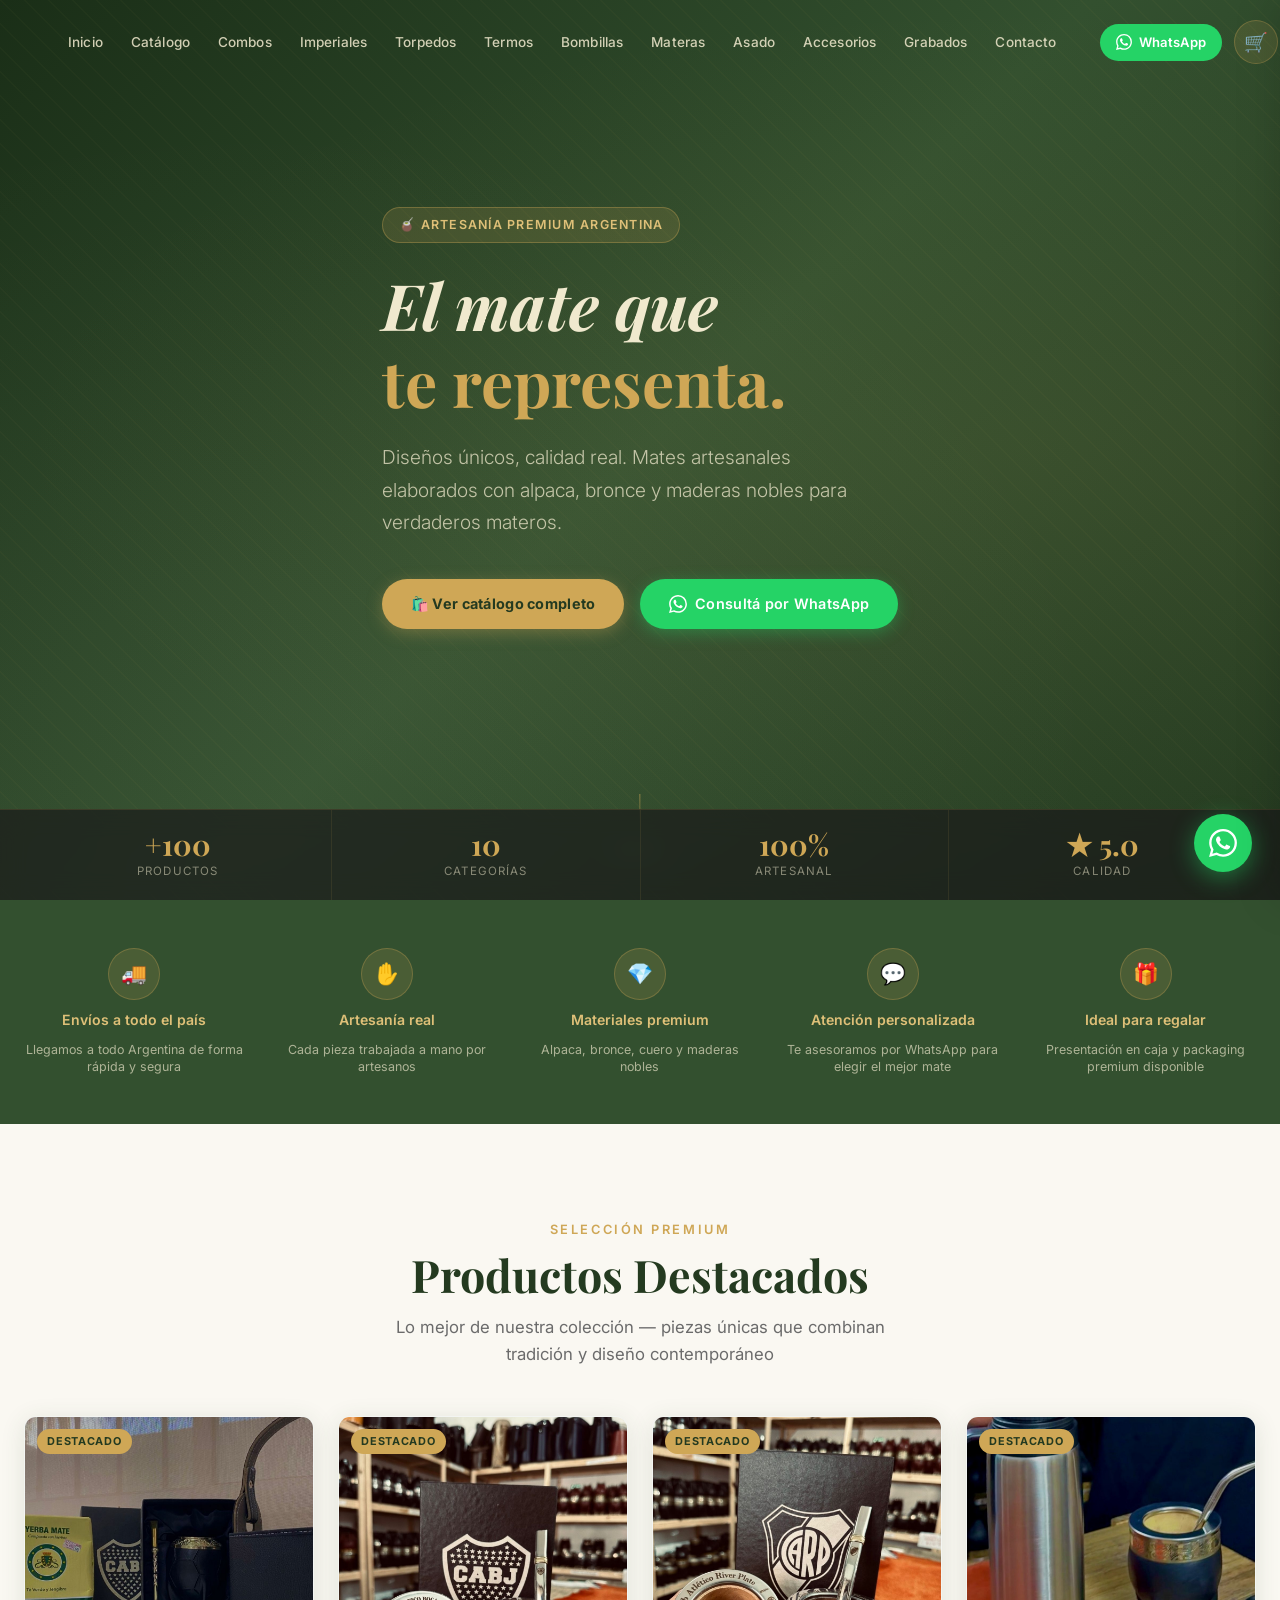
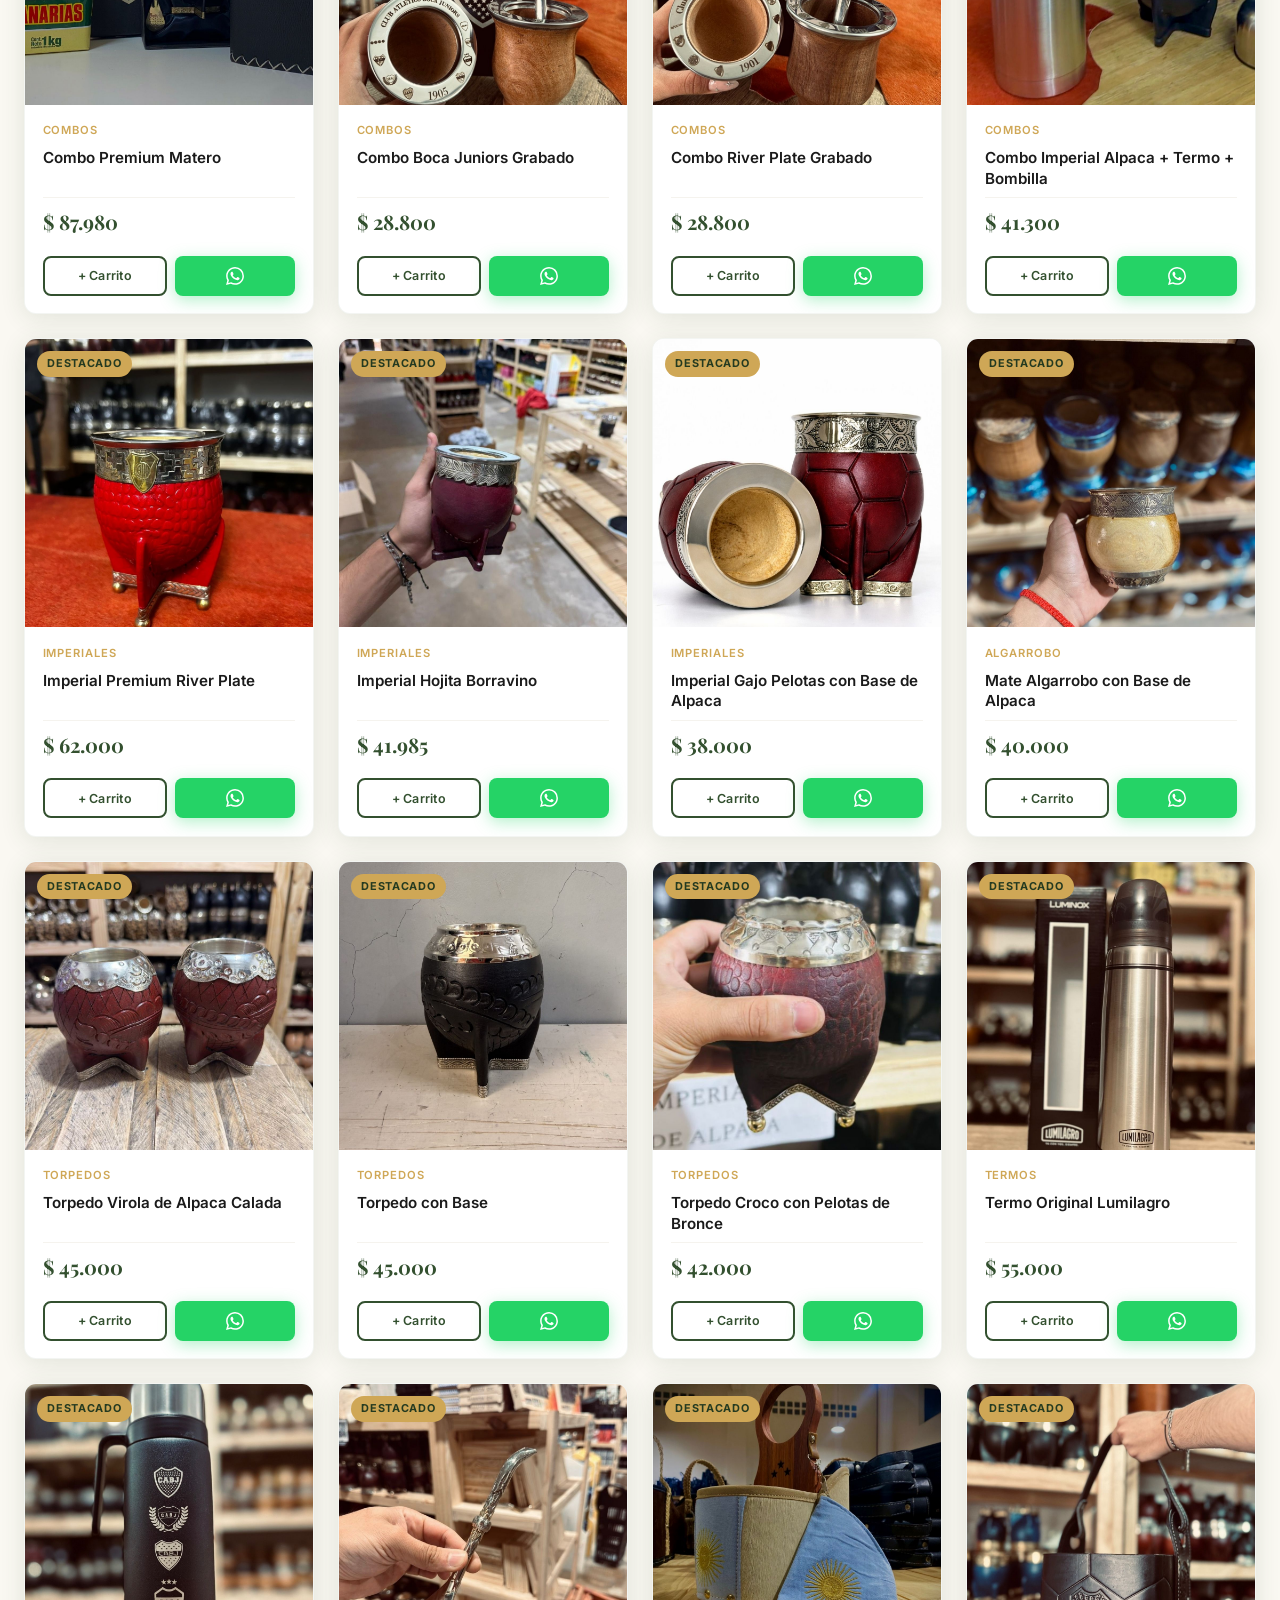
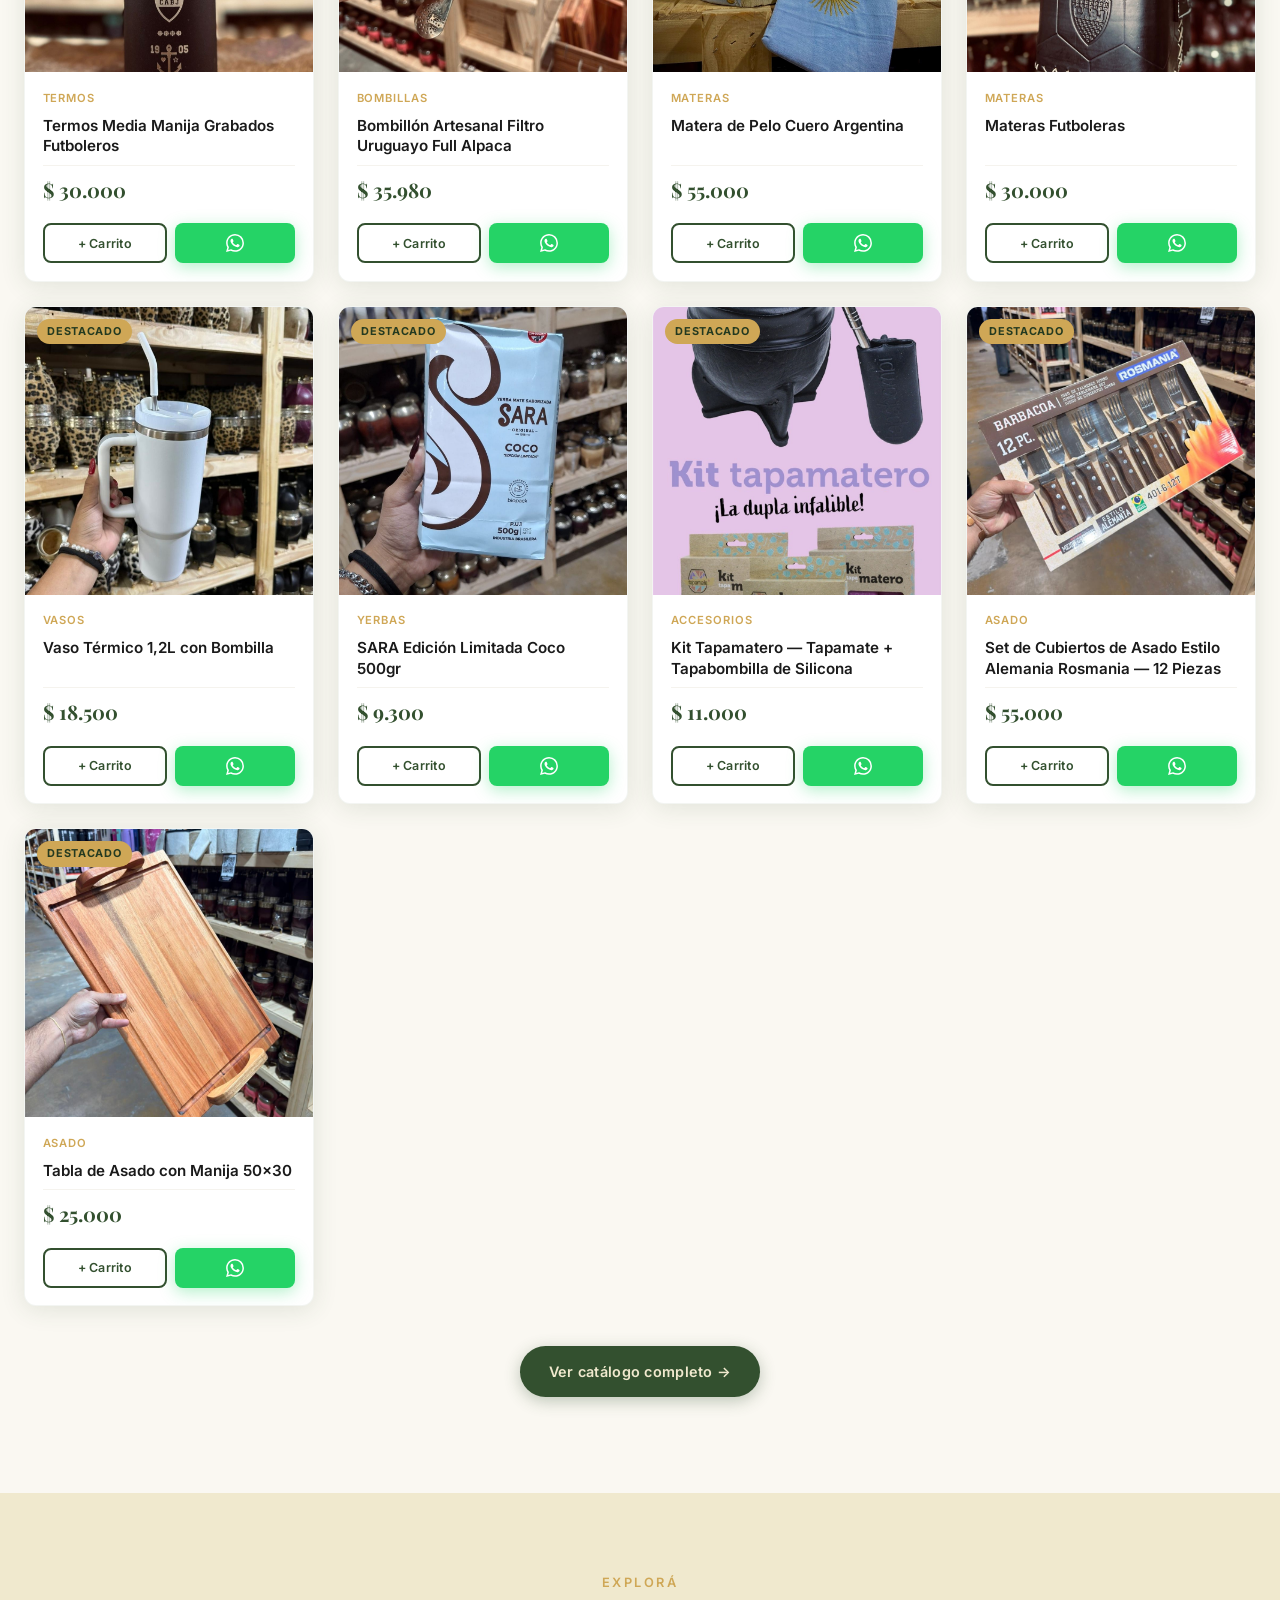
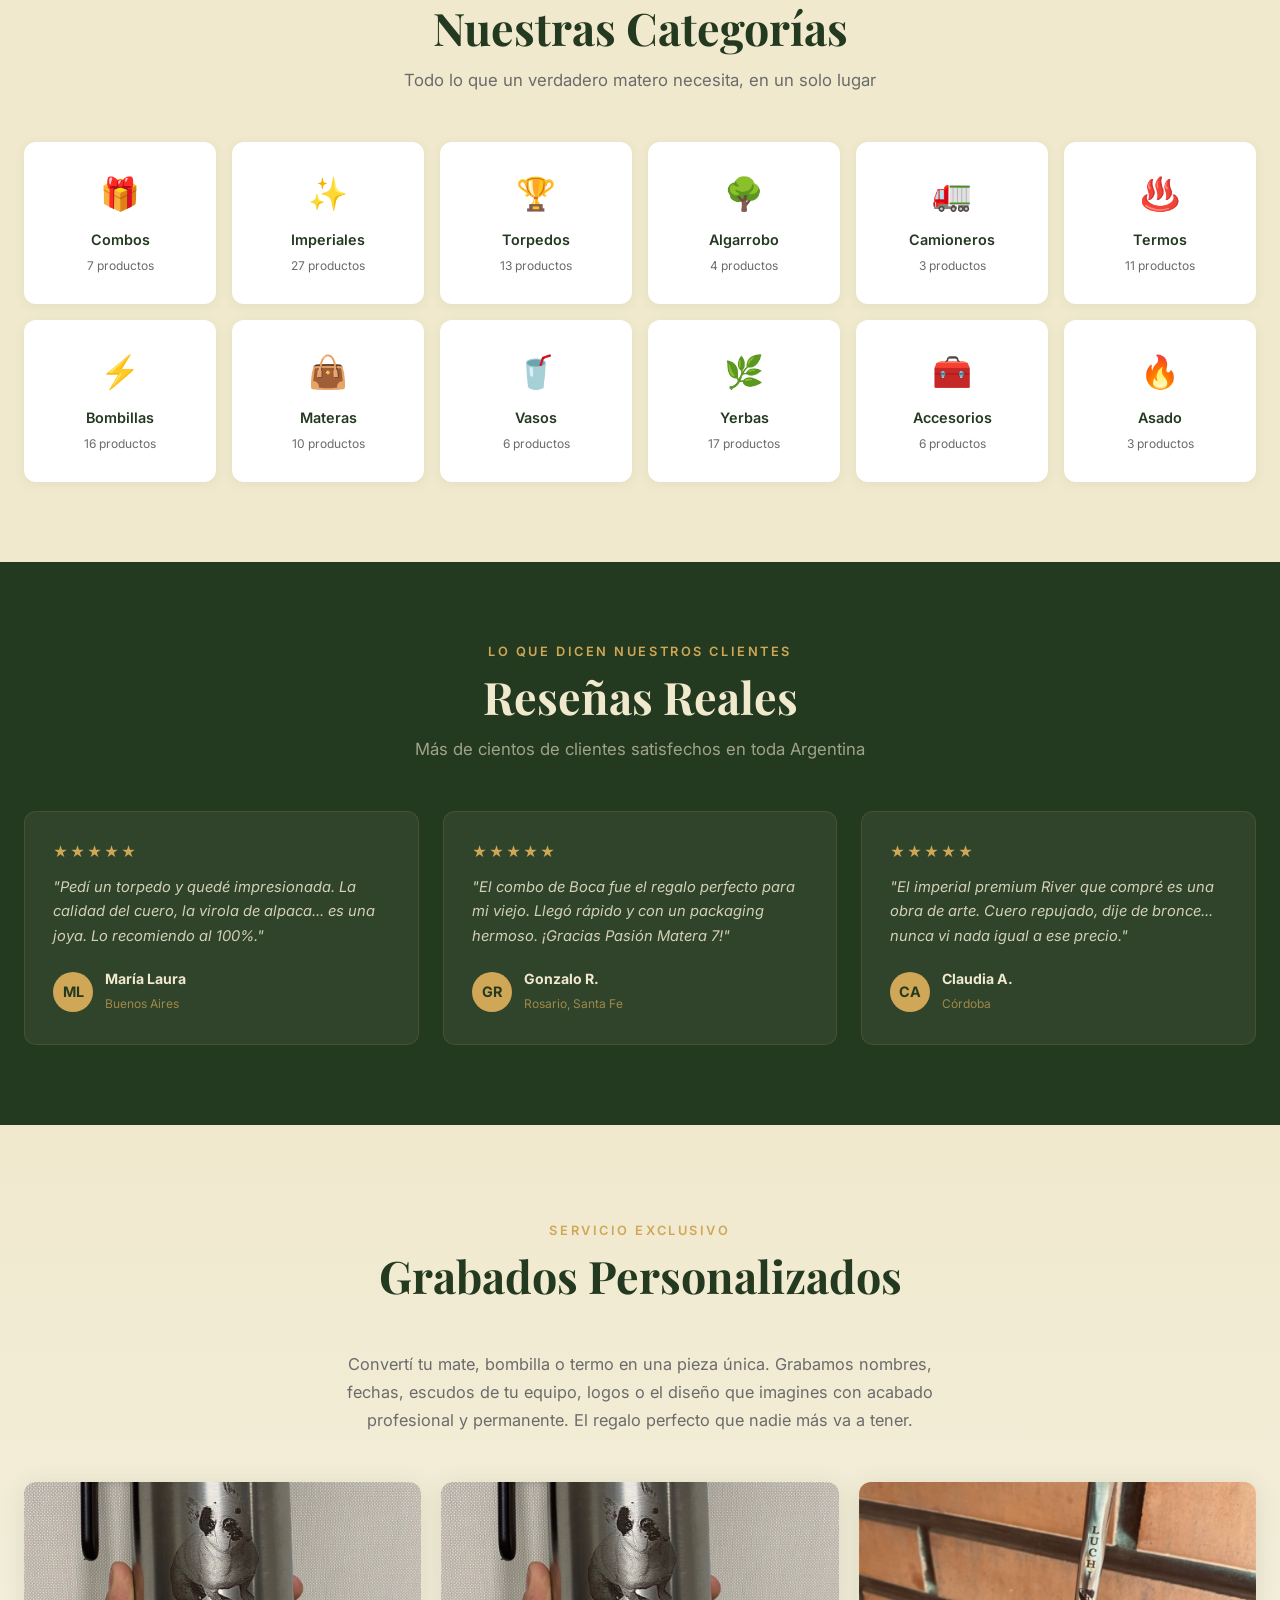
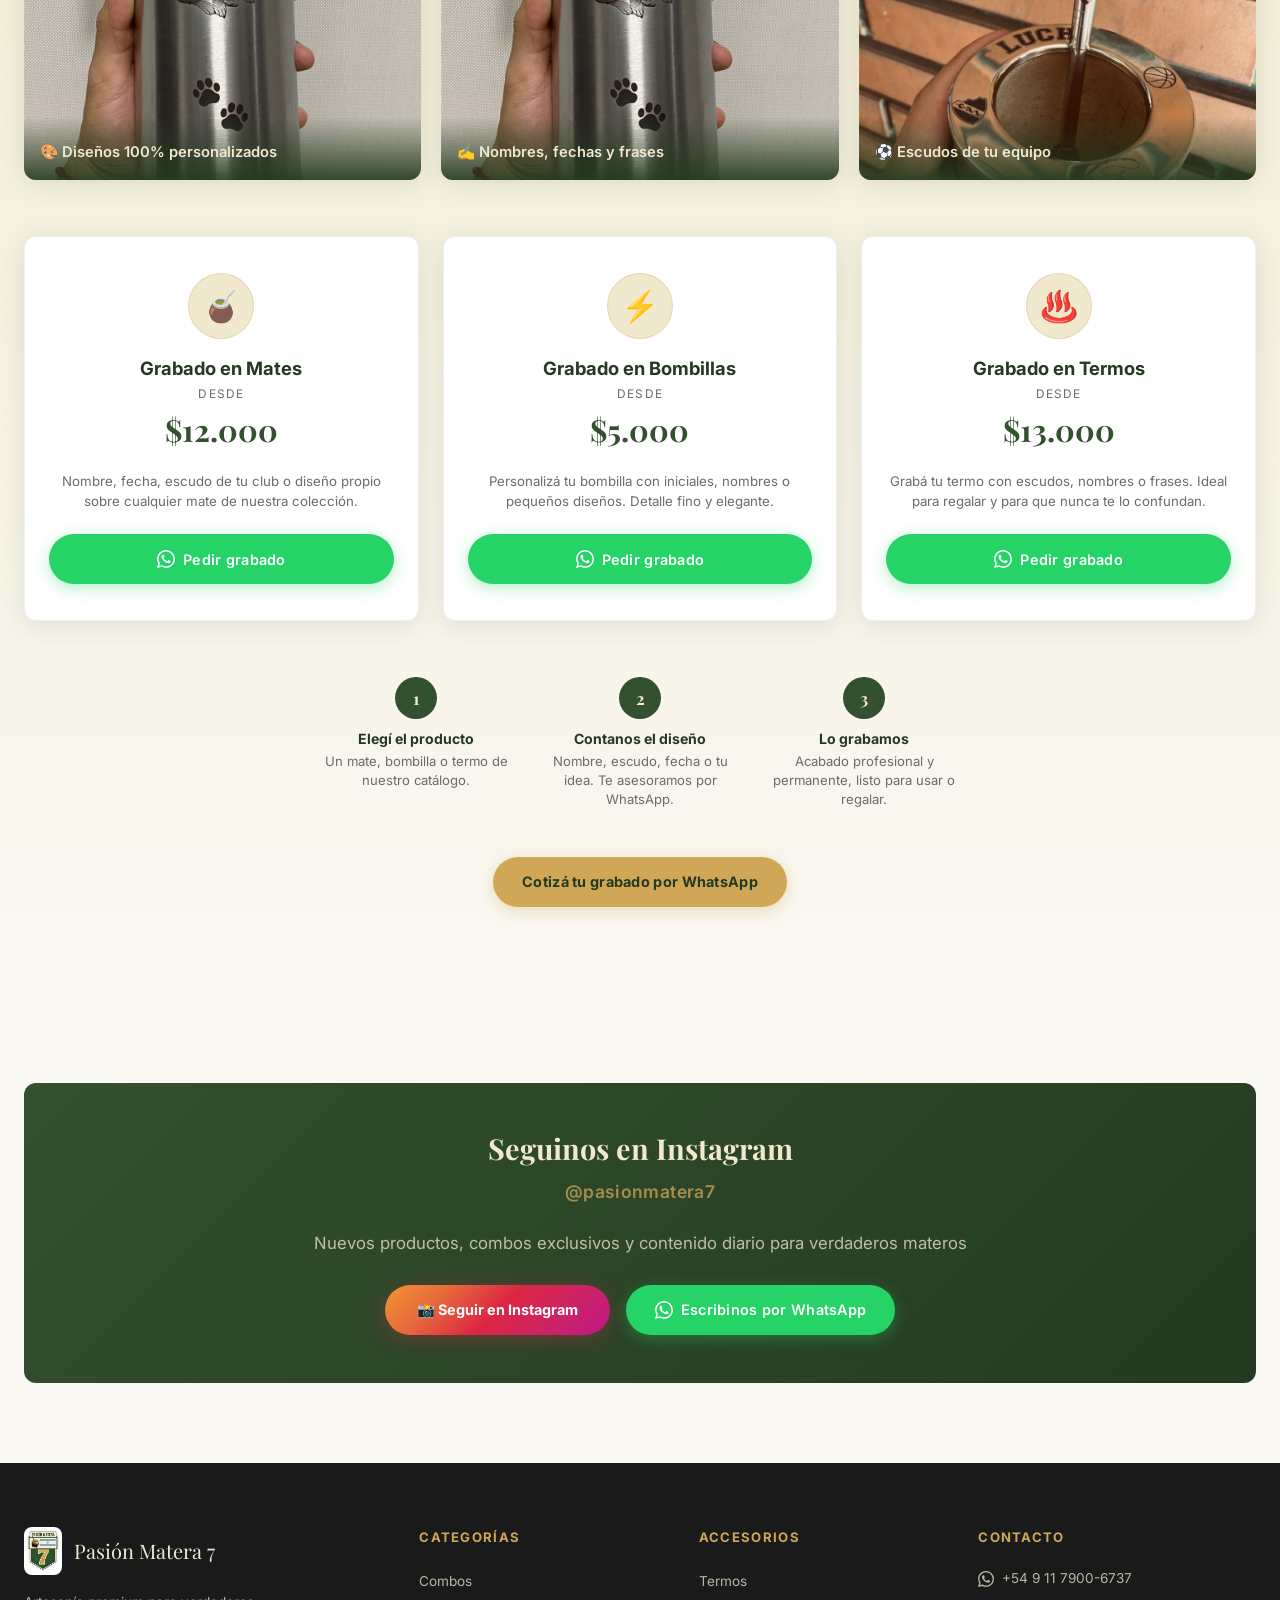
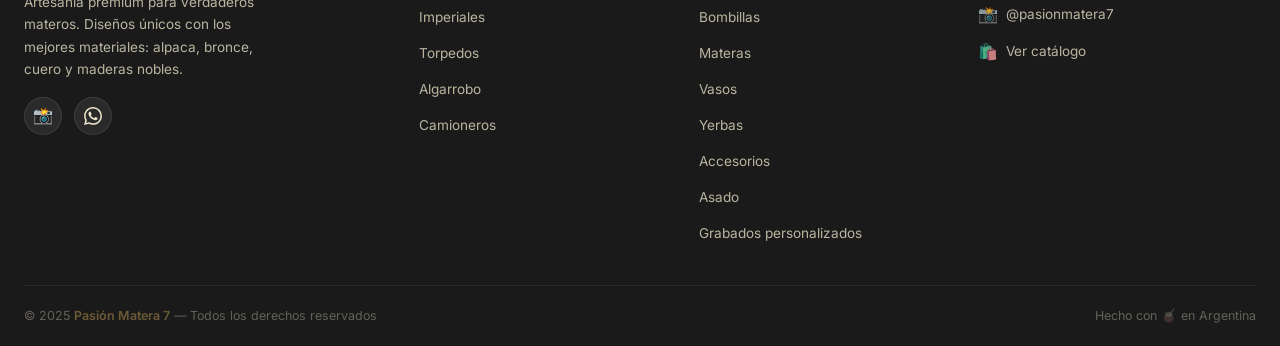
==== commit c8c6e5b0: "Agregar Accesorios, Asado y seccion Grabados Personalizados - Nuevas categorias: Accesorios (6 produ" ====
--- a/index.html
+++ b/index.html
@@ -3,9 +3,9 @@
 <head>
   <meta charset="UTF-8">
   <meta name="viewport" content="width=device-width, initial-scale=1.0">
-  <title>Pasión Matera 7 — Mates Artesanales Premium | Argentina</title>
-  <meta name="description" content="Mates artesanales premium, imperiales, torpedos, bombillas, termos y accesorios. Diseños únicos, calidad real. Envíos a todo el país.">
-  <meta name="keywords" content="mates premium, mates artesanales, imperiales, torpedos, accesorios materos, materas, bombillas, yerba mate Argentina">
+  <title>Pasión Matera 7 — Mates Artesanales Premium, Asado y Grabados | Argentina</title>
+  <meta name="description" content="Mates artesanales premium, imperiales, torpedos, bombillas, termos, accesorios, sets de asado y grabados personalizados. Diseños únicos, calidad real. Envíos a todo el país.">
+  <meta name="keywords" content="mates premium, mates artesanales, imperiales, torpedos, accesorios materos, materas, bombillas, yerba mate Argentina, set de asado, tabla de asado, cubiertos asado, grabados personalizados, yerbero, azucarero">
   <meta property="og:title" content="Pasión Matera 7 — Mates Artesanales Premium">
   <meta property="og:description" content="El mate que te representa. Artesanía premium para verdaderos materos.">
   <meta property="og:type" content="website">
@@ -36,7 +36,9 @@
         <li><a href="catalogo.html?cat=termos">Termos</a></li>
         <li><a href="catalogo.html?cat=bombillas">Bombillas</a></li>
         <li><a href="catalogo.html?cat=materas">Materas</a></li>
-        <li><a href="catalogo.html?cat=yerbas">Yerbas</a></li>
+        <li><a href="catalogo.html?cat=asado">Asado</a></li>
+        <li><a href="catalogo.html?cat=accesorios">Accesorios</a></li>
+        <li><a href="#grabados">Grabados</a></li>
         <li><a href="#contacto">Contacto</a></li>
       </ul>
 
@@ -72,6 +74,9 @@
   <a href="catalogo.html?cat=materas">Materas</a>
   <a href="catalogo.html?cat=vasos">Vasos</a>
   <a href="catalogo.html?cat=yerbas">Yerbas</a>
+  <a href="catalogo.html?cat=accesorios">Accesorios</a>
+  <a href="catalogo.html?cat=asado">Asado</a>
+  <a href="index.html#grabados">Grabados Personalizados</a>
   <a href="https://wa.me/5491179006737" target="_blank" style="color:#4ade80;margin-top:1rem;display:flex;align-items:center;gap:0.4rem"><svg xmlns="http://www.w3.org/2000/svg" viewBox="0 0 24 24" fill="currentColor" width="20" height="20"><path d="M17.472 14.382c-.297-.149-1.758-.867-2.03-.967-.273-.099-.471-.148-.67.15-.197.297-.767.966-.94 1.164-.173.199-.347.223-.644.075-.297-.15-1.255-.463-2.39-1.475-.883-.788-1.48-1.761-1.653-2.059-.173-.297-.018-.458.13-.606.134-.133.298-.347.446-.52.149-.174.198-.298.298-.497.099-.198.05-.371-.025-.52-.075-.149-.669-1.612-.916-2.207-.242-.579-.487-.5-.669-.51-.173-.008-.371-.01-.57-.01-.198 0-.52.074-.792.372-.272.297-1.04 1.016-1.04 2.479 0 1.462 1.065 2.875 1.213 3.074.149.198 2.096 3.2 5.077 4.487.709.306 1.262.489 1.694.625.712.227 1.36.195 1.871.118.571-.085 1.758-.719 2.006-1.413.248-.694.248-1.289.173-1.413-.074-.124-.272-.198-.57-.347m-5.421 7.403h-.004a9.87 9.87 0 01-5.031-1.378l-.361-.214-3.741.982.998-3.648-.235-.374a9.86 9.86 0 01-1.51-5.26c.001-5.45 4.436-9.884 9.888-9.884 2.64 0 5.122 1.03 6.988 2.898a9.825 9.825 0 012.893 6.994c-.003 5.45-4.437 9.884-9.885 9.884m8.413-18.297A11.815 11.815 0 0012.05 0C5.495 0 .16 5.335.157 11.892c0 2.096.547 4.142 1.588 5.945L.057 24l6.305-1.654a11.882 11.882 0 005.683 1.448h.005c6.554 0 11.89-5.335 11.893-11.893a11.821 11.821 0 00-3.48-8.413z"/></svg> WhatsApp</a>
 </div>
 
@@ -241,6 +246,16 @@
         <h4>Yerbas</h4>
         <span>17 productos</span>
       </a>
+      <a href="catalogo.html?cat=accesorios" class="category-card reveal reveal-delay-2">
+        <div class="category-card-icon">🧰</div>
+        <h4>Accesorios</h4>
+        <span>6 productos</span>
+      </a>
+      <a href="catalogo.html?cat=asado" class="category-card reveal reveal-delay-3">
+        <div class="category-card-icon">🔥</div>
+        <h4>Asado</h4>
+        <span>3 productos</span>
+      </a>
     </div>
   </div>
 </section>
@@ -289,6 +304,96 @@
           </div>
         </div>
       </div>
+    </div>
+  </div>
+</section>
+
+<!-- ══════════════════════════════════
+     GRABADOS PERSONALIZADOS
+══════════════════════════════════ -->
+<section class="grabados" id="grabados">
+  <div class="container">
+    <div class="section-title reveal">
+      <div class="overline">Servicio exclusivo</div>
+      <h2>Grabados Personalizados</h2>
+    </div>
+    <div class="grabados-intro reveal">
+      <p>Convertí tu mate, bombilla o termo en una pieza única. Grabamos nombres, fechas, escudos de tu equipo, logos o el diseño que imagines con acabado profesional y permanente. El regalo perfecto que nadie más va a tener.</p>
+    </div>
+
+    <div class="grabados-examples reveal">
+      <div class="grabados-example">
+        <img src="images/grabado-mate.jpg" alt="Grabado personalizado de diseño propio" loading="lazy"
+          onerror="this.style.display='none';this.parentElement.style.background='#33502f'">
+        <div class="grabados-example-label">🎨 Diseños 100% personalizados</div>
+      </div>
+      <div class="grabados-example">
+        <img src="images/grabado-termo.jpg" alt="Grabado de nombres, fechas y frases" loading="lazy"
+          onerror="this.style.display='none';this.parentElement.style.background='#33502f'">
+        <div class="grabados-example-label">✍️ Nombres, fechas y frases</div>
+      </div>
+      <div class="grabados-example">
+        <img src="images/grabado-bombilla.jpg" alt="Grabado de escudos de fútbol" loading="lazy"
+          onerror="this.style.display='none';this.parentElement.style.background='#33502f'">
+        <div class="grabados-example-label">⚽ Escudos de tu equipo</div>
+      </div>
+    </div>
+
+    <div class="grabados-prices">
+      <div class="grabado-card reveal">
+        <div class="grabado-card-icon">🧉</div>
+        <h4>Grabado en Mates</h4>
+        <div class="price-from">Desde</div>
+        <div class="price">$12.000</div>
+        <p>Nombre, fecha, escudo de tu club o diseño propio sobre cualquier mate de nuestra colección.</p>
+        <a href="https://wa.me/5491179006737?text=¡Hola!%20Quiero%20un%20grabado%20personalizado%20en%20un%20MATE%20(desde%20%2412.000).%20Te%20cuento%20el%20diseño%3A" target="_blank" class="btn btn-whatsapp">
+          <svg xmlns="http://www.w3.org/2000/svg" viewBox="0 0 24 24" fill="currentColor" width="18" height="18" style="flex-shrink:0"><path d="M17.472 14.382c-.297-.149-1.758-.867-2.03-.967-.273-.099-.471-.148-.67.15-.197.297-.767.966-.94 1.164-.173.199-.347.223-.644.075-.297-.15-1.255-.463-2.39-1.475-.883-.788-1.48-1.761-1.653-2.059-.173-.297-.018-.458.13-.606.134-.133.298-.347.446-.52.149-.174.198-.298.298-.497.099-.198.05-.371-.025-.52-.075-.149-.669-1.612-.916-2.207-.242-.579-.487-.5-.669-.51-.173-.008-.371-.01-.57-.01-.198 0-.52.074-.792.372-.272.297-1.04 1.016-1.04 2.479 0 1.462 1.065 2.875 1.213 3.074.149.198 2.096 3.2 5.077 4.487.709.306 1.262.489 1.694.625.712.227 1.36.195 1.871.118.571-.085 1.758-.719 2.006-1.413.248-.694.248-1.289.173-1.413-.074-.124-.272-.198-.57-.347m-5.421 7.403h-.004a9.87 9.87 0 01-5.031-1.378l-.361-.214-3.741.982.998-3.648-.235-.374a9.86 9.86 0 01-1.51-5.26c.001-5.45 4.436-9.884 9.888-9.884 2.64 0 5.122 1.03 6.988 2.898a9.825 9.825 0 012.893 6.994c-.003 5.45-4.437 9.884-9.885 9.884m8.413-18.297A11.815 11.815 0 0012.05 0C5.495 0 .16 5.335.157 11.892c0 2.096.547 4.142 1.588 5.945L.057 24l6.305-1.654a11.882 11.882 0 005.683 1.448h.005c6.554 0 11.89-5.335 11.893-11.893a11.821 11.821 0 00-3.48-8.413z"/></svg>
+          Pedir grabado
+        </a>
+      </div>
+      <div class="grabado-card reveal reveal-delay-1">
+        <div class="grabado-card-icon">⚡</div>
+        <h4>Grabado en Bombillas</h4>
+        <div class="price-from">Desde</div>
+        <div class="price">$5.000</div>
+        <p>Personalizá tu bombilla con iniciales, nombres o pequeños diseños. Detalle fino y elegante.</p>
+        <a href="https://wa.me/5491179006737?text=¡Hola!%20Quiero%20un%20grabado%20personalizado%20en%20una%20BOMBILLA%20(desde%20%245.000).%20Te%20cuento%20el%20diseño%3A" target="_blank" class="btn btn-whatsapp">
+          <svg xmlns="http://www.w3.org/2000/svg" viewBox="0 0 24 24" fill="currentColor" width="18" height="18" style="flex-shrink:0"><path d="M17.472 14.382c-.297-.149-1.758-.867-2.03-.967-.273-.099-.471-.148-.67.15-.197.297-.767.966-.94 1.164-.173.199-.347.223-.644.075-.297-.15-1.255-.463-2.39-1.475-.883-.788-1.48-1.761-1.653-2.059-.173-.297-.018-.458.13-.606.134-.133.298-.347.446-.52.149-.174.198-.298.298-.497.099-.198.05-.371-.025-.52-.075-.149-.669-1.612-.916-2.207-.242-.579-.487-.5-.669-.51-.173-.008-.371-.01-.57-.01-.198 0-.52.074-.792.372-.272.297-1.04 1.016-1.04 2.479 0 1.462 1.065 2.875 1.213 3.074.149.198 2.096 3.2 5.077 4.487.709.306 1.262.489 1.694.625.712.227 1.36.195 1.871.118.571-.085 1.758-.719 2.006-1.413.248-.694.248-1.289.173-1.413-.074-.124-.272-.198-.57-.347m-5.421 7.403h-.004a9.87 9.87 0 01-5.031-1.378l-.361-.214-3.741.982.998-3.648-.235-.374a9.86 9.86 0 01-1.51-5.26c.001-5.45 4.436-9.884 9.888-9.884 2.64 0 5.122 1.03 6.988 2.898a9.825 9.825 0 012.893 6.994c-.003 5.45-4.437 9.884-9.885 9.884m8.413-18.297A11.815 11.815 0 0012.05 0C5.495 0 .16 5.335.157 11.892c0 2.096.547 4.142 1.588 5.945L.057 24l6.305-1.654a11.882 11.882 0 005.683 1.448h.005c6.554 0 11.89-5.335 11.893-11.893a11.821 11.821 0 00-3.48-8.413z"/></svg>
+          Pedir grabado
+        </a>
+      </div>
+      <div class="grabado-card reveal reveal-delay-2">
+        <div class="grabado-card-icon">♨️</div>
+        <h4>Grabado en Termos</h4>
+        <div class="price-from">Desde</div>
+        <div class="price">$13.000</div>
+        <p>Grabá tu termo con escudos, nombres o frases. Ideal para regalar y para que nunca te lo confundan.</p>
+        <a href="https://wa.me/5491179006737?text=¡Hola!%20Quiero%20un%20grabado%20personalizado%20en%20un%20TERMO%20(desde%20%2413.000).%20Te%20cuento%20el%20diseño%3A" target="_blank" class="btn btn-whatsapp">
+          <svg xmlns="http://www.w3.org/2000/svg" viewBox="0 0 24 24" fill="currentColor" width="18" height="18" style="flex-shrink:0"><path d="M17.472 14.382c-.297-.149-1.758-.867-2.03-.967-.273-.099-.471-.148-.67.15-.197.297-.767.966-.94 1.164-.173.199-.347.223-.644.075-.297-.15-1.255-.463-2.39-1.475-.883-.788-1.48-1.761-1.653-2.059-.173-.297-.018-.458.13-.606.134-.133.298-.347.446-.52.149-.174.198-.298.298-.497.099-.198.05-.371-.025-.52-.075-.149-.669-1.612-.916-2.207-.242-.579-.487-.5-.669-.51-.173-.008-.371-.01-.57-.01-.198 0-.52.074-.792.372-.272.297-1.04 1.016-1.04 2.479 0 1.462 1.065 2.875 1.213 3.074.149.198 2.096 3.2 5.077 4.487.709.306 1.262.489 1.694.625.712.227 1.36.195 1.871.118.571-.085 1.758-.719 2.006-1.413.248-.694.248-1.289.173-1.413-.074-.124-.272-.198-.57-.347m-5.421 7.403h-.004a9.87 9.87 0 01-5.031-1.378l-.361-.214-3.741.982.998-3.648-.235-.374a9.86 9.86 0 01-1.51-5.26c.001-5.45 4.436-9.884 9.888-9.884 2.64 0 5.122 1.03 6.988 2.898a9.825 9.825 0 012.893 6.994c-.003 5.45-4.437 9.884-9.885 9.884m8.413-18.297A11.815 11.815 0 0012.05 0C5.495 0 .16 5.335.157 11.892c0 2.096.547 4.142 1.588 5.945L.057 24l6.305-1.654a11.882 11.882 0 005.683 1.448h.005c6.554 0 11.89-5.335 11.893-11.893a11.821 11.821 0 00-3.48-8.413z"/></svg>
+          Pedir grabado
+        </a>
+      </div>
+    </div>
+
+    <div class="grabados-steps reveal">
+      <div class="grabado-step">
+        <div class="grabado-step-num">1</div>
+        <p><strong>Elegí el producto</strong>Un mate, bombilla o termo de nuestro catálogo.</p>
+      </div>
+      <div class="grabado-step">
+        <div class="grabado-step-num">2</div>
+        <p><strong>Contanos el diseño</strong>Nombre, escudo, fecha o tu idea. Te asesoramos por WhatsApp.</p>
+      </div>
+      <div class="grabado-step">
+        <div class="grabado-step-num">3</div>
+        <p><strong>Lo grabamos</strong>Acabado profesional y permanente, listo para usar o regalar.</p>
+      </div>
+    </div>
+
+    <div class="grabados-cta reveal">
+      <a href="https://wa.me/5491179006737?text=¡Hola!%20Quiero%20cotizar%20un%20GRABADO%20PERSONALIZADO.%20Te%20cuento%20qué%20tengo%20en%20mente%3A" target="_blank" class="btn btn-gold">
+        Cotizá tu grabado por WhatsApp
+      </a>
     </div>
   </div>
 </section>
@@ -351,6 +456,9 @@
           <li><a href="catalogo.html?cat=materas">Materas</a></li>
           <li><a href="catalogo.html?cat=vasos">Vasos</a></li>
           <li><a href="catalogo.html?cat=yerbas">Yerbas</a></li>
+          <li><a href="catalogo.html?cat=accesorios">Accesorios</a></li>
+          <li><a href="catalogo.html?cat=asado">Asado</a></li>
+          <li><a href="index.html#grabados">Grabados personalizados</a></li>
         </ul>
       </div>
       <div class="footer-col">
--- a/css/styles.css
+++ b/css/styles.css
@@ -696,6 +696,108 @@
 .testimonial-author-info small { color: rgba(207,167,86,0.7); font-size: 0.75rem; }
 
 /* ══════════════════════════════════════
+   GRABADOS PERSONALIZADOS
+══════════════════════════════════════ */
+.grabados {
+  padding: 6rem 0;
+  background: linear-gradient(180deg, var(--crema) 0%, var(--blanco) 100%);
+  position: relative;
+}
+.grabados-intro { max-width: 620px; margin: 0 auto 3rem; text-align: center; }
+.grabados-intro p { color: var(--gris); font-size: 1.02rem; line-height: 1.7; }
+.grabados-examples {
+  display: grid;
+  grid-template-columns: repeat(3, 1fr);
+  gap: 1.25rem;
+  margin-bottom: 3.5rem;
+}
+.grabados-example {
+  position: relative;
+  border-radius: var(--radius);
+  overflow: hidden;
+  aspect-ratio: 4/3;
+  box-shadow: var(--sombra);
+}
+.grabados-example img { width: 100%; height: 100%; object-fit: cover; transition: transform 0.6s ease; }
+.grabados-example:hover img { transform: scale(1.07); }
+.grabados-example-label {
+  position: absolute;
+  left: 0; right: 0; bottom: 0;
+  padding: 1.5rem 1rem 1rem;
+  background: linear-gradient(transparent, rgba(36,58,32,0.9));
+  color: var(--crema);
+  font-weight: 600;
+  font-size: 0.92rem;
+}
+.grabados-prices {
+  display: grid;
+  grid-template-columns: repeat(3, 1fr);
+  gap: 1.5rem;
+}
+.grabado-card {
+  background: #fff;
+  border: 1px solid rgba(51,80,47,0.08);
+  border-radius: var(--radius);
+  padding: 2.25rem 1.5rem;
+  text-align: center;
+  box-shadow: var(--sombra);
+  transition: var(--transition);
+  display: flex;
+  flex-direction: column;
+  align-items: center;
+}
+.grabado-card:hover { transform: translateY(-6px); box-shadow: var(--sombra-hover); border-color: var(--dorado); }
+.grabado-card-icon {
+  width: 66px; height: 66px;
+  margin-bottom: 1.1rem;
+  border-radius: 50%;
+  background: var(--crema);
+  display: flex; align-items: center; justify-content: center;
+  font-size: 1.9rem;
+  border: 1px solid rgba(207,167,86,0.3);
+}
+.grabado-card h4 {
+  font-family: 'Inter', sans-serif;
+  font-size: 1.15rem;
+  font-weight: 700;
+  color: var(--verde-dark);
+}
+.grabado-card .price-from { font-size: 0.74rem; color: var(--gris); text-transform: uppercase; letter-spacing: 0.1em; margin-top: 0.4rem; }
+.grabado-card .price { font-family: 'Playfair Display', serif; font-size: 1.9rem; color: var(--verde); font-weight: 700; margin: 0.1rem 0 1rem; }
+.grabado-card p { font-size: 0.83rem; color: var(--gris); line-height: 1.55; margin-bottom: 1.4rem; flex: 1; }
+.grabado-card .btn { width: 100%; justify-content: center; }
+.grabados-steps {
+  display: flex;
+  justify-content: center;
+  gap: 1.5rem;
+  flex-wrap: wrap;
+  margin: 3.5rem auto 0;
+  max-width: 860px;
+}
+.grabado-step { display: flex; flex-direction: column; align-items: center; gap: 0.6rem; flex: 1; min-width: 150px; max-width: 200px; text-align: center; }
+.grabado-step-num {
+  width: 42px; height: 42px;
+  border-radius: 50%;
+  background: var(--verde);
+  color: var(--crema);
+  display: flex; align-items: center; justify-content: center;
+  font-weight: 700;
+  font-family: 'Playfair Display', serif;
+  font-size: 1.05rem;
+}
+.grabado-step p { font-size: 0.82rem; color: var(--gris); line-height: 1.45; }
+.grabado-step strong { color: var(--verde-dark); display: block; font-size: 0.88rem; margin-bottom: 0.15rem; }
+.grabados-cta { text-align: center; margin-top: 3rem; }
+
+@media (max-width: 768px) {
+  .grabados-examples { grid-template-columns: 1fr 1fr; }
+  .grabados-prices { grid-template-columns: 1fr; }
+}
+@media (max-width: 480px) {
+  .grabados-examples { grid-template-columns: 1fr; }
+}
+
+/* ══════════════════════════════════════
    INSTAGRAM SECTION
 ══════════════════════════════════════ */
 .instagram-section { padding: 5rem 0; background: var(--blanco); }
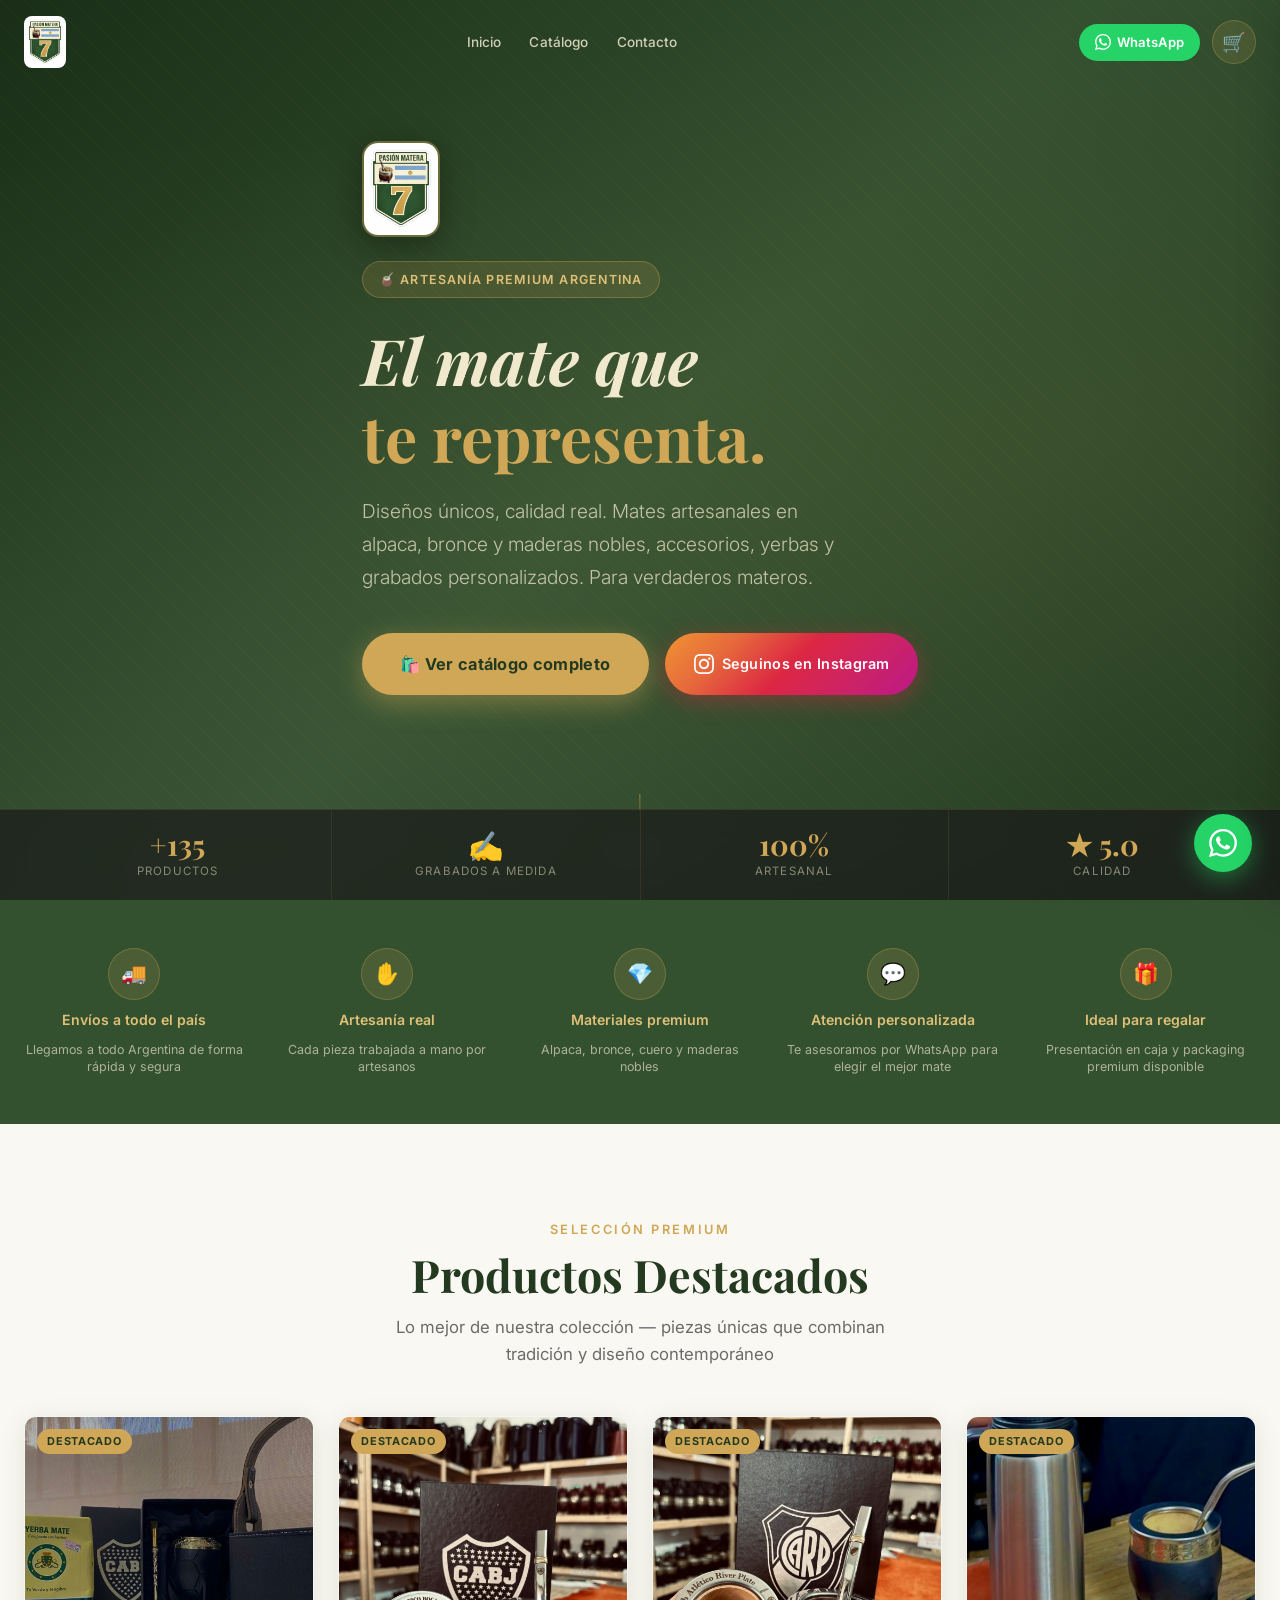
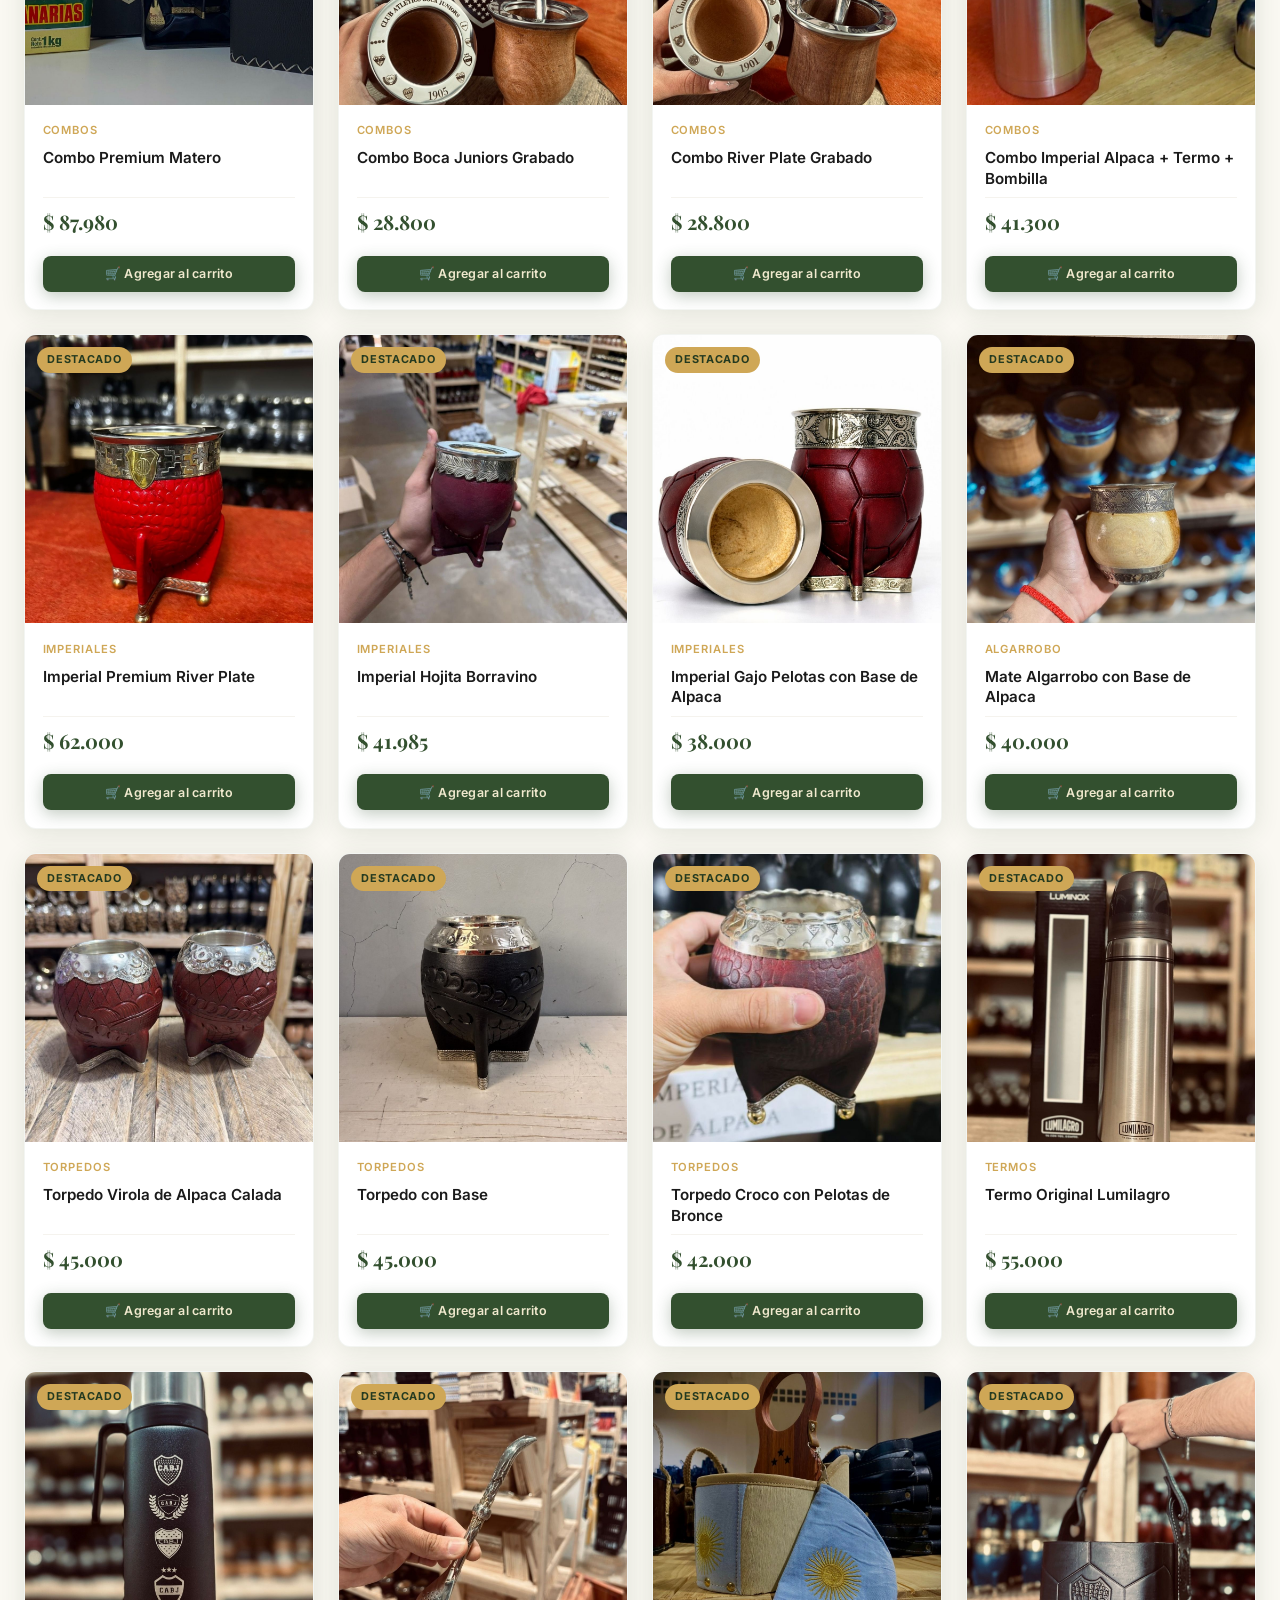
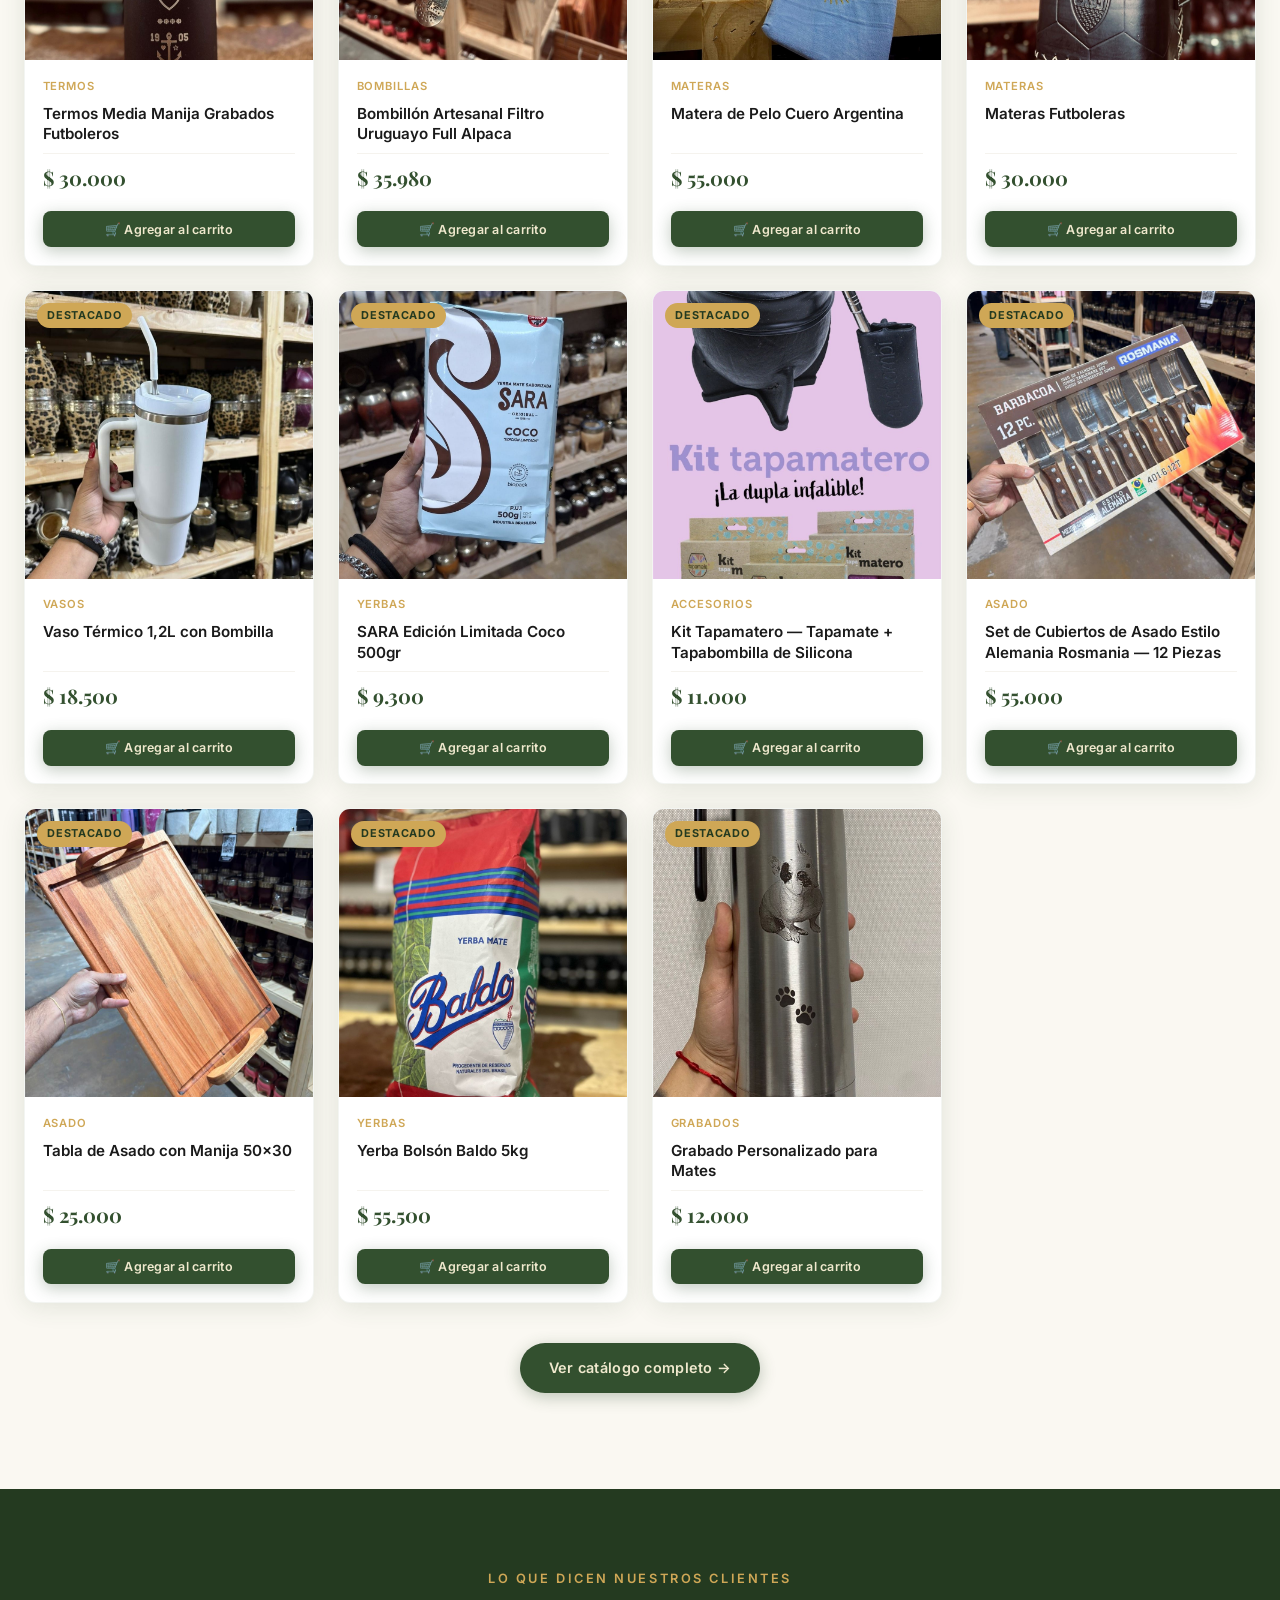
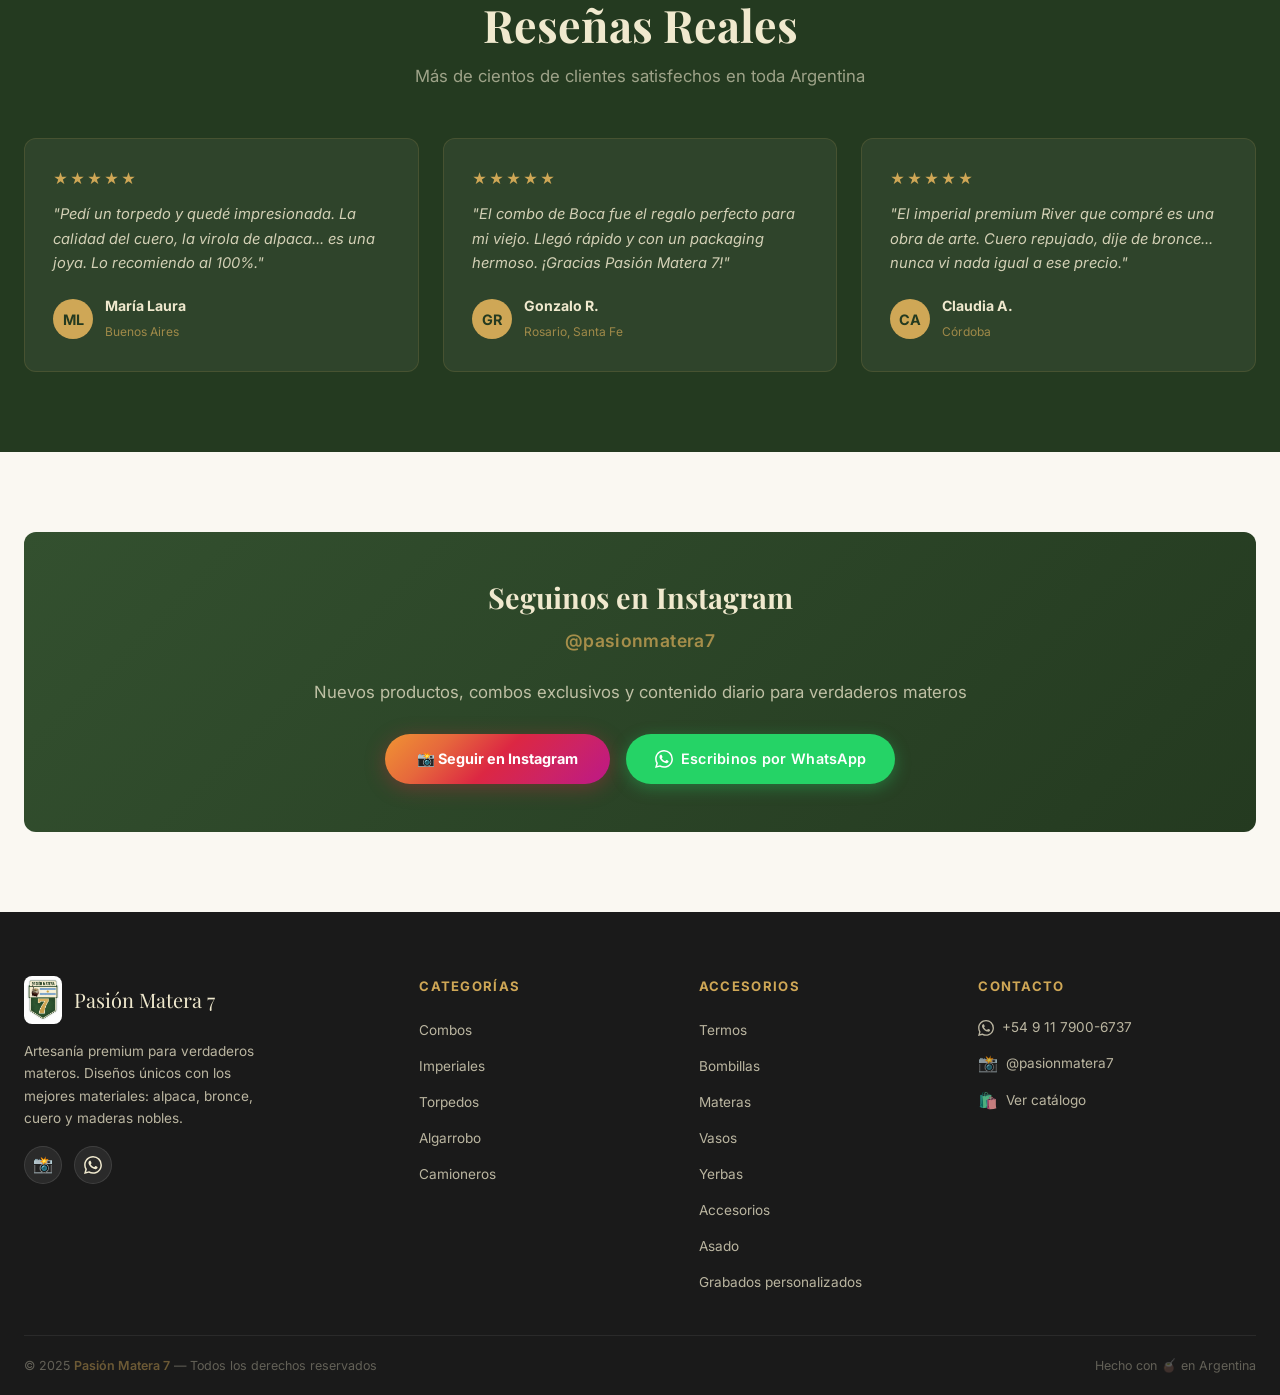
==== commit e13b0808: "Simplificar UX, mejorar hero y sumar yerbas 1kg + grabados al catalogo - Navegacion reducida a Inici" ====
--- a/index.html
+++ b/index.html
@@ -30,15 +30,6 @@
       <ul class="nav-links">
         <li><a href="index.html">Inicio</a></li>
         <li><a href="catalogo.html">Catálogo</a></li>
-        <li><a href="catalogo.html?cat=combos">Combos</a></li>
-        <li><a href="catalogo.html?cat=imperiales">Imperiales</a></li>
-        <li><a href="catalogo.html?cat=torpedos">Torpedos</a></li>
-        <li><a href="catalogo.html?cat=termos">Termos</a></li>
-        <li><a href="catalogo.html?cat=bombillas">Bombillas</a></li>
-        <li><a href="catalogo.html?cat=materas">Materas</a></li>
-        <li><a href="catalogo.html?cat=asado">Asado</a></li>
-        <li><a href="catalogo.html?cat=accesorios">Accesorios</a></li>
-        <li><a href="#grabados">Grabados</a></li>
         <li><a href="#contacto">Contacto</a></li>
       </ul>
 
@@ -63,21 +54,10 @@
 <div class="mobile-menu" id="mobile-menu">
   <button class="close-mobile" id="close-mobile">✕</button>
   <a href="index.html">Inicio</a>
-  <a href="catalogo.html">Catálogo completo</a>
-  <a href="catalogo.html?cat=combos">Combos</a>
-  <a href="catalogo.html?cat=imperiales">Imperiales</a>
-  <a href="catalogo.html?cat=torpedos">Torpedos</a>
-  <a href="catalogo.html?cat=algarrobo">Algarrobo</a>
-  <a href="catalogo.html?cat=camioneros">Camioneros</a>
-  <a href="catalogo.html?cat=termos">Termos</a>
-  <a href="catalogo.html?cat=bombillas">Bombillas</a>
-  <a href="catalogo.html?cat=materas">Materas</a>
-  <a href="catalogo.html?cat=vasos">Vasos</a>
-  <a href="catalogo.html?cat=yerbas">Yerbas</a>
-  <a href="catalogo.html?cat=accesorios">Accesorios</a>
-  <a href="catalogo.html?cat=asado">Asado</a>
-  <a href="index.html#grabados">Grabados Personalizados</a>
-  <a href="https://wa.me/5491179006737" target="_blank" style="color:#4ade80;margin-top:1rem;display:flex;align-items:center;gap:0.4rem"><svg xmlns="http://www.w3.org/2000/svg" viewBox="0 0 24 24" fill="currentColor" width="20" height="20"><path d="M17.472 14.382c-.297-.149-1.758-.867-2.03-.967-.273-.099-.471-.148-.67.15-.197.297-.767.966-.94 1.164-.173.199-.347.223-.644.075-.297-.15-1.255-.463-2.39-1.475-.883-.788-1.48-1.761-1.653-2.059-.173-.297-.018-.458.13-.606.134-.133.298-.347.446-.52.149-.174.198-.298.298-.497.099-.198.05-.371-.025-.52-.075-.149-.669-1.612-.916-2.207-.242-.579-.487-.5-.669-.51-.173-.008-.371-.01-.57-.01-.198 0-.52.074-.792.372-.272.297-1.04 1.016-1.04 2.479 0 1.462 1.065 2.875 1.213 3.074.149.198 2.096 3.2 5.077 4.487.709.306 1.262.489 1.694.625.712.227 1.36.195 1.871.118.571-.085 1.758-.719 2.006-1.413.248-.694.248-1.289.173-1.413-.074-.124-.272-.198-.57-.347m-5.421 7.403h-.004a9.87 9.87 0 01-5.031-1.378l-.361-.214-3.741.982.998-3.648-.235-.374a9.86 9.86 0 01-1.51-5.26c.001-5.45 4.436-9.884 9.888-9.884 2.64 0 5.122 1.03 6.988 2.898a9.825 9.825 0 012.893 6.994c-.003 5.45-4.437 9.884-9.885 9.884m8.413-18.297A11.815 11.815 0 0012.05 0C5.495 0 .16 5.335.157 11.892c0 2.096.547 4.142 1.588 5.945L.057 24l6.305-1.654a11.882 11.882 0 005.683 1.448h.005c6.554 0 11.89-5.335 11.893-11.893a11.821 11.821 0 00-3.48-8.413z"/></svg> WhatsApp</a>
+  <a href="catalogo.html">Catálogo</a>
+  <a href="index.html#contacto">Contacto</a>
+  <a href="https://www.instagram.com/pasionmatera7/" target="_blank" style="display:flex;align-items:center;gap:0.4rem"><svg xmlns="http://www.w3.org/2000/svg" viewBox="0 0 24 24" fill="currentColor" width="20" height="20"><path d="M12 2.163c3.204 0 3.584.012 4.85.07 3.252.148 4.771 1.691 4.919 4.919.058 1.265.069 1.645.069 4.849 0 3.205-.012 3.584-.069 4.849-.149 3.225-1.664 4.771-4.919 4.919-1.266.058-1.644.07-4.85.07-3.204 0-3.584-.012-4.849-.07-3.26-.149-4.771-1.699-4.919-4.92-.058-1.265-.07-1.644-.07-4.849 0-3.204.013-3.583.07-4.849.149-3.227 1.664-4.771 4.919-4.919 1.266-.057 1.645-.069 4.849-.069zm0-2.163c-3.259 0-3.667.014-4.947.072-4.358.2-6.78 2.618-6.98 6.98-.059 1.281-.073 1.689-.073 4.948 0 3.259.014 3.668.072 4.948.2 4.358 2.618 6.78 6.98 6.98 1.281.058 1.689.072 4.948.072 3.259 0 3.668-.014 4.948-.072 4.354-.2 6.782-2.618 6.979-6.98.059-1.28.073-1.689.073-4.948 0-3.259-.014-3.667-.072-4.947-.196-4.354-2.617-6.78-6.979-6.98-1.281-.059-1.69-.073-4.949-.073zm0 5.838c-3.403 0-6.162 2.759-6.162 6.162s2.759 6.163 6.162 6.163 6.162-2.759 6.162-6.163c0-3.403-2.759-6.162-6.162-6.162zm0 10.162c-2.209 0-4-1.79-4-4 0-2.209 1.791-4 4-4s4 1.791 4 4c0 2.21-1.791 4-4 4zm6.406-11.845c-.796 0-1.441.645-1.441 1.44s.645 1.44 1.441 1.44c.795 0 1.439-.645 1.439-1.44s-.644-1.44-1.439-1.44z"/></svg> Instagram</a>
+  <a href="https://wa.me/5491179006737" target="_blank" style="color:#4ade80;margin-top:0.5rem;display:flex;align-items:center;gap:0.4rem"><svg xmlns="http://www.w3.org/2000/svg" viewBox="0 0 24 24" fill="currentColor" width="20" height="20"><path d="M17.472 14.382c-.297-.149-1.758-.867-2.03-.967-.273-.099-.471-.148-.67.15-.197.297-.767.966-.94 1.164-.173.199-.347.223-.644.075-.297-.15-1.255-.463-2.39-1.475-.883-.788-1.48-1.761-1.653-2.059-.173-.297-.018-.458.13-.606.134-.133.298-.347.446-.52.149-.174.198-.298.298-.497.099-.198.05-.371-.025-.52-.075-.149-.669-1.612-.916-2.207-.242-.579-.487-.5-.669-.51-.173-.008-.371-.01-.57-.01-.198 0-.52.074-.792.372-.272.297-1.04 1.016-1.04 2.479 0 1.462 1.065 2.875 1.213 3.074.149.198 2.096 3.2 5.077 4.487.709.306 1.262.489 1.694.625.712.227 1.36.195 1.871.118.571-.085 1.758-.719 2.006-1.413.248-.694.248-1.289.173-1.413-.074-.124-.272-.198-.57-.347m-5.421 7.403h-.004a9.87 9.87 0 01-5.031-1.378l-.361-.214-3.741.982.998-3.648-.235-.374a9.86 9.86 0 01-1.51-5.26c.001-5.45 4.436-9.884 9.888-9.884 2.64 0 5.122 1.03 6.988 2.898a9.825 9.825 0 012.893 6.994c-.003 5.45-4.437 9.884-9.885 9.884m8.413-18.297A11.815 11.815 0 0012.05 0C5.495 0 .16 5.335.157 11.892c0 2.096.547 4.142 1.588 5.945L.057 24l6.305-1.654a11.882 11.882 0 005.683 1.448h.005c6.554 0 11.89-5.335 11.893-11.893a11.821 11.821 0 00-3.48-8.413z"/></svg> WhatsApp</a>
 </div>
 
 <!-- ══════════════════════════════════
@@ -88,19 +68,21 @@
   <div class="hero-pattern"></div>
   <div class="container" style="position:relative;z-index:2;padding-top:5rem;padding-bottom:9rem">
     <div class="hero-content">
+      <img src="images/logo.jpg" alt="Pasión Matera 7" class="hero-logo"
+        onerror="this.style.display='none'">
       <div class="hero-badge">🧉 Artesanía Premium Argentina</div>
       <h1>El mate que<br><em>te representa.</em></h1>
       <p class="hero-sub">
-        Diseños únicos, calidad real. Mates artesanales elaborados con alpaca, bronce
-        y maderas nobles para verdaderos materos.
+        Diseños únicos, calidad real. Mates artesanales en alpaca, bronce y maderas nobles,
+        accesorios, yerbas y grabados personalizados. Para verdaderos materos.
       </p>
       <div class="hero-actions">
-        <a href="catalogo.html" class="btn btn-gold">
+        <a href="catalogo.html" class="btn btn-gold btn-hero">
           🛍️ Ver catálogo completo
         </a>
-        <a href="https://wa.me/5491179006737?text=¡Hola!%20Vi%20su%20web%20y%20quiero%20conocer%20los%20productos" target="_blank" class="btn btn-whatsapp">
-          <svg xmlns="http://www.w3.org/2000/svg" viewBox="0 0 24 24" fill="currentColor" width="18" height="18" style="flex-shrink:0"><path d="M17.472 14.382c-.297-.149-1.758-.867-2.03-.967-.273-.099-.471-.148-.67.15-.197.297-.767.966-.94 1.164-.173.199-.347.223-.644.075-.297-.15-1.255-.463-2.39-1.475-.883-.788-1.48-1.761-1.653-2.059-.173-.297-.018-.458.13-.606.134-.133.298-.347.446-.52.149-.174.198-.298.298-.497.099-.198.05-.371-.025-.52-.075-.149-.669-1.612-.916-2.207-.242-.579-.487-.5-.669-.51-.173-.008-.371-.01-.57-.01-.198 0-.52.074-.792.372-.272.297-1.04 1.016-1.04 2.479 0 1.462 1.065 2.875 1.213 3.074.149.198 2.096 3.2 5.077 4.487.709.306 1.262.489 1.694.625.712.227 1.36.195 1.871.118.571-.085 1.758-.719 2.006-1.413.248-.694.248-1.289.173-1.413-.074-.124-.272-.198-.57-.347m-5.421 7.403h-.004a9.87 9.87 0 01-5.031-1.378l-.361-.214-3.741.982.998-3.648-.235-.374a9.86 9.86 0 01-1.51-5.26c.001-5.45 4.436-9.884 9.888-9.884 2.64 0 5.122 1.03 6.988 2.898a9.825 9.825 0 012.893 6.994c-.003 5.45-4.437 9.884-9.885 9.884m8.413-18.297A11.815 11.815 0 0012.05 0C5.495 0 .16 5.335.157 11.892c0 2.096.547 4.142 1.588 5.945L.057 24l6.305-1.654a11.882 11.882 0 005.683 1.448h.005c6.554 0 11.89-5.335 11.893-11.893a11.821 11.821 0 00-3.48-8.413z"/></svg>
-          Consultá por WhatsApp
+        <a href="https://www.instagram.com/pasionmatera7/" target="_blank" class="btn btn-ig">
+          <svg xmlns="http://www.w3.org/2000/svg" viewBox="0 0 24 24" fill="currentColor" width="20" height="20" style="flex-shrink:0"><path d="M12 2.163c3.204 0 3.584.012 4.85.07 3.252.148 4.771 1.691 4.919 4.919.058 1.265.069 1.645.069 4.849 0 3.205-.012 3.584-.069 4.849-.149 3.225-1.664 4.771-4.919 4.919-1.266.058-1.644.07-4.85.07-3.204 0-3.584-.012-4.849-.07-3.26-.149-4.771-1.699-4.919-4.92-.058-1.265-.07-1.644-.07-4.849 0-3.204.013-3.583.07-4.849.149-3.227 1.664-4.771 4.919-4.919 1.266-.057 1.645-.069 4.849-.069zm0-2.163c-3.259 0-3.667.014-4.947.072-4.358.2-6.78 2.618-6.98 6.98-.059 1.281-.073 1.689-.073 4.948 0 3.259.014 3.668.072 4.948.2 4.358 2.618 6.78 6.98 6.98 1.281.058 1.689.072 4.948.072 3.259 0 3.668-.014 4.948-.072 4.354-.2 6.782-2.618 6.979-6.98.059-1.28.073-1.689.073-4.948 0-3.259-.014-3.667-.072-4.947-.196-4.354-2.617-6.78-6.979-6.98-1.281-.059-1.69-.073-4.949-.073zm0 5.838c-3.403 0-6.162 2.759-6.162 6.162s2.759 6.163 6.162 6.163 6.162-2.759 6.162-6.163c0-3.403-2.759-6.162-6.162-6.162zm0 10.162c-2.209 0-4-1.79-4-4 0-2.209 1.791-4 4-4s4 1.791 4 4c0 2.21-1.791 4-4 4zm6.406-11.845c-.796 0-1.441.645-1.441 1.44s.645 1.44 1.441 1.44c.795 0 1.439-.645 1.439-1.44s-.644-1.44-1.439-1.44z"/></svg>
+          Seguinos en Instagram
         </a>
       </div>
     </div>
@@ -109,12 +91,12 @@
   <div class="hero-stats">
     <div class="hero-stats-inner container">
       <div class="hero-stat">
-        <div class="hero-stat-number">+100</div>
+        <div class="hero-stat-number">+135</div>
         <div class="hero-stat-label">Productos</div>
       </div>
       <div class="hero-stat">
-        <div class="hero-stat-number">10</div>
-        <div class="hero-stat-label">Categorías</div>
+        <div class="hero-stat-number">✍️</div>
+        <div class="hero-stat-label">Grabados a medida</div>
       </div>
       <div class="hero-stat">
         <div class="hero-stat-number">100%</div>
@@ -181,81 +163,6 @@
     <div class="products-grid" id="featured-grid"></div>
     <div style="text-align:center;margin-top:2.5rem">
       <a href="catalogo.html" class="btn btn-primary reveal">Ver catálogo completo →</a>
-    </div>
-  </div>
-</section>
-
-<!-- ══════════════════════════════════
-     CATEGORIES SHOWCASE
-══════════════════════════════════ -->
-<section class="categories-showcase">
-  <div class="container">
-    <div class="section-title reveal">
-      <div class="overline">Explorá</div>
-      <h2>Nuestras Categorías</h2>
-      <p>Todo lo que un verdadero matero necesita, en un solo lugar</p>
-    </div>
-    <div class="categories-grid">
-      <a href="catalogo.html?cat=combos" class="category-card reveal">
-        <div class="category-card-icon">🎁</div>
-        <h4>Combos</h4>
-        <span>7 productos</span>
-      </a>
-      <a href="catalogo.html?cat=imperiales" class="category-card reveal reveal-delay-1">
-        <div class="category-card-icon">✨</div>
-        <h4>Imperiales</h4>
-        <span>27 productos</span>
-      </a>
-      <a href="catalogo.html?cat=torpedos" class="category-card reveal reveal-delay-2">
-        <div class="category-card-icon">🏆</div>
-        <h4>Torpedos</h4>
-        <span>13 productos</span>
-      </a>
-      <a href="catalogo.html?cat=algarrobo" class="category-card reveal reveal-delay-3">
-        <div class="category-card-icon">🌳</div>
-        <h4>Algarrobo</h4>
-        <span>4 productos</span>
-      </a>
-      <a href="catalogo.html?cat=camioneros" class="category-card reveal">
-        <div class="category-card-icon">🚛</div>
-        <h4>Camioneros</h4>
-        <span>3 productos</span>
-      </a>
-      <a href="catalogo.html?cat=termos" class="category-card reveal reveal-delay-1">
-        <div class="category-card-icon">♨️</div>
-        <h4>Termos</h4>
-        <span>11 productos</span>
-      </a>
-      <a href="catalogo.html?cat=bombillas" class="category-card reveal reveal-delay-2">
-        <div class="category-card-icon">⚡</div>
-        <h4>Bombillas</h4>
-        <span>16 productos</span>
-      </a>
-      <a href="catalogo.html?cat=materas" class="category-card reveal reveal-delay-3">
-        <div class="category-card-icon">👜</div>
-        <h4>Materas</h4>
-        <span>10 productos</span>
-      </a>
-      <a href="catalogo.html?cat=vasos" class="category-card reveal">
-        <div class="category-card-icon">🥤</div>
-        <h4>Vasos</h4>
-        <span>6 productos</span>
-      </a>
-      <a href="catalogo.html?cat=yerbas" class="category-card reveal reveal-delay-1">
-        <div class="category-card-icon">🌿</div>
-        <h4>Yerbas</h4>
-        <span>17 productos</span>
-      </a>
-      <a href="catalogo.html?cat=accesorios" class="category-card reveal reveal-delay-2">
-        <div class="category-card-icon">🧰</div>
-        <h4>Accesorios</h4>
-        <span>6 productos</span>
-      </a>
-      <a href="catalogo.html?cat=asado" class="category-card reveal reveal-delay-3">
-        <div class="category-card-icon">🔥</div>
-        <h4>Asado</h4>
-        <span>3 productos</span>
-      </a>
     </div>
   </div>
 </section>
@@ -309,96 +216,6 @@
 </section>
 
 <!-- ══════════════════════════════════
-     GRABADOS PERSONALIZADOS
-══════════════════════════════════ -->
-<section class="grabados" id="grabados">
-  <div class="container">
-    <div class="section-title reveal">
-      <div class="overline">Servicio exclusivo</div>
-      <h2>Grabados Personalizados</h2>
-    </div>
-    <div class="grabados-intro reveal">
-      <p>Convertí tu mate, bombilla o termo en una pieza única. Grabamos nombres, fechas, escudos de tu equipo, logos o el diseño que imagines con acabado profesional y permanente. El regalo perfecto que nadie más va a tener.</p>
-    </div>
-
-    <div class="grabados-examples reveal">
-      <div class="grabados-example">
-        <img src="images/grabado-mate.jpg" alt="Grabado personalizado de diseño propio" loading="lazy"
-          onerror="this.style.display='none';this.parentElement.style.background='#33502f'">
-        <div class="grabados-example-label">🎨 Diseños 100% personalizados</div>
-      </div>
-      <div class="grabados-example">
-        <img src="images/grabado-termo.jpg" alt="Grabado de nombres, fechas y frases" loading="lazy"
-          onerror="this.style.display='none';this.parentElement.style.background='#33502f'">
-        <div class="grabados-example-label">✍️ Nombres, fechas y frases</div>
-      </div>
-      <div class="grabados-example">
-        <img src="images/grabado-bombilla.jpg" alt="Grabado de escudos de fútbol" loading="lazy"
-          onerror="this.style.display='none';this.parentElement.style.background='#33502f'">
-        <div class="grabados-example-label">⚽ Escudos de tu equipo</div>
-      </div>
-    </div>
-
-    <div class="grabados-prices">
-      <div class="grabado-card reveal">
-        <div class="grabado-card-icon">🧉</div>
-        <h4>Grabado en Mates</h4>
-        <div class="price-from">Desde</div>
-        <div class="price">$12.000</div>
-        <p>Nombre, fecha, escudo de tu club o diseño propio sobre cualquier mate de nuestra colección.</p>
-        <a href="https://wa.me/5491179006737?text=¡Hola!%20Quiero%20un%20grabado%20personalizado%20en%20un%20MATE%20(desde%20%2412.000).%20Te%20cuento%20el%20diseño%3A" target="_blank" class="btn btn-whatsapp">
-          <svg xmlns="http://www.w3.org/2000/svg" viewBox="0 0 24 24" fill="currentColor" width="18" height="18" style="flex-shrink:0"><path d="M17.472 14.382c-.297-.149-1.758-.867-2.03-.967-.273-.099-.471-.148-.67.15-.197.297-.767.966-.94 1.164-.173.199-.347.223-.644.075-.297-.15-1.255-.463-2.39-1.475-.883-.788-1.48-1.761-1.653-2.059-.173-.297-.018-.458.13-.606.134-.133.298-.347.446-.52.149-.174.198-.298.298-.497.099-.198.05-.371-.025-.52-.075-.149-.669-1.612-.916-2.207-.242-.579-.487-.5-.669-.51-.173-.008-.371-.01-.57-.01-.198 0-.52.074-.792.372-.272.297-1.04 1.016-1.04 2.479 0 1.462 1.065 2.875 1.213 3.074.149.198 2.096 3.2 5.077 4.487.709.306 1.262.489 1.694.625.712.227 1.36.195 1.871.118.571-.085 1.758-.719 2.006-1.413.248-.694.248-1.289.173-1.413-.074-.124-.272-.198-.57-.347m-5.421 7.403h-.004a9.87 9.87 0 01-5.031-1.378l-.361-.214-3.741.982.998-3.648-.235-.374a9.86 9.86 0 01-1.51-5.26c.001-5.45 4.436-9.884 9.888-9.884 2.64 0 5.122 1.03 6.988 2.898a9.825 9.825 0 012.893 6.994c-.003 5.45-4.437 9.884-9.885 9.884m8.413-18.297A11.815 11.815 0 0012.05 0C5.495 0 .16 5.335.157 11.892c0 2.096.547 4.142 1.588 5.945L.057 24l6.305-1.654a11.882 11.882 0 005.683 1.448h.005c6.554 0 11.89-5.335 11.893-11.893a11.821 11.821 0 00-3.48-8.413z"/></svg>
-          Pedir grabado
-        </a>
-      </div>
-      <div class="grabado-card reveal reveal-delay-1">
-        <div class="grabado-card-icon">⚡</div>
-        <h4>Grabado en Bombillas</h4>
-        <div class="price-from">Desde</div>
-        <div class="price">$5.000</div>
-        <p>Personalizá tu bombilla con iniciales, nombres o pequeños diseños. Detalle fino y elegante.</p>
-        <a href="https://wa.me/5491179006737?text=¡Hola!%20Quiero%20un%20grabado%20personalizado%20en%20una%20BOMBILLA%20(desde%20%245.000).%20Te%20cuento%20el%20diseño%3A" target="_blank" class="btn btn-whatsapp">
-          <svg xmlns="http://www.w3.org/2000/svg" viewBox="0 0 24 24" fill="currentColor" width="18" height="18" style="flex-shrink:0"><path d="M17.472 14.382c-.297-.149-1.758-.867-2.03-.967-.273-.099-.471-.148-.67.15-.197.297-.767.966-.94 1.164-.173.199-.347.223-.644.075-.297-.15-1.255-.463-2.39-1.475-.883-.788-1.48-1.761-1.653-2.059-.173-.297-.018-.458.13-.606.134-.133.298-.347.446-.52.149-.174.198-.298.298-.497.099-.198.05-.371-.025-.52-.075-.149-.669-1.612-.916-2.207-.242-.579-.487-.5-.669-.51-.173-.008-.371-.01-.57-.01-.198 0-.52.074-.792.372-.272.297-1.04 1.016-1.04 2.479 0 1.462 1.065 2.875 1.213 3.074.149.198 2.096 3.2 5.077 4.487.709.306 1.262.489 1.694.625.712.227 1.36.195 1.871.118.571-.085 1.758-.719 2.006-1.413.248-.694.248-1.289.173-1.413-.074-.124-.272-.198-.57-.347m-5.421 7.403h-.004a9.87 9.87 0 01-5.031-1.378l-.361-.214-3.741.982.998-3.648-.235-.374a9.86 9.86 0 01-1.51-5.26c.001-5.45 4.436-9.884 9.888-9.884 2.64 0 5.122 1.03 6.988 2.898a9.825 9.825 0 012.893 6.994c-.003 5.45-4.437 9.884-9.885 9.884m8.413-18.297A11.815 11.815 0 0012.05 0C5.495 0 .16 5.335.157 11.892c0 2.096.547 4.142 1.588 5.945L.057 24l6.305-1.654a11.882 11.882 0 005.683 1.448h.005c6.554 0 11.89-5.335 11.893-11.893a11.821 11.821 0 00-3.48-8.413z"/></svg>
-          Pedir grabado
-        </a>
-      </div>
-      <div class="grabado-card reveal reveal-delay-2">
-        <div class="grabado-card-icon">♨️</div>
-        <h4>Grabado en Termos</h4>
-        <div class="price-from">Desde</div>
-        <div class="price">$13.000</div>
-        <p>Grabá tu termo con escudos, nombres o frases. Ideal para regalar y para que nunca te lo confundan.</p>
-        <a href="https://wa.me/5491179006737?text=¡Hola!%20Quiero%20un%20grabado%20personalizado%20en%20un%20TERMO%20(desde%20%2413.000).%20Te%20cuento%20el%20diseño%3A" target="_blank" class="btn btn-whatsapp">
-          <svg xmlns="http://www.w3.org/2000/svg" viewBox="0 0 24 24" fill="currentColor" width="18" height="18" style="flex-shrink:0"><path d="M17.472 14.382c-.297-.149-1.758-.867-2.03-.967-.273-.099-.471-.148-.67.15-.197.297-.767.966-.94 1.164-.173.199-.347.223-.644.075-.297-.15-1.255-.463-2.39-1.475-.883-.788-1.48-1.761-1.653-2.059-.173-.297-.018-.458.13-.606.134-.133.298-.347.446-.52.149-.174.198-.298.298-.497.099-.198.05-.371-.025-.52-.075-.149-.669-1.612-.916-2.207-.242-.579-.487-.5-.669-.51-.173-.008-.371-.01-.57-.01-.198 0-.52.074-.792.372-.272.297-1.04 1.016-1.04 2.479 0 1.462 1.065 2.875 1.213 3.074.149.198 2.096 3.2 5.077 4.487.709.306 1.262.489 1.694.625.712.227 1.36.195 1.871.118.571-.085 1.758-.719 2.006-1.413.248-.694.248-1.289.173-1.413-.074-.124-.272-.198-.57-.347m-5.421 7.403h-.004a9.87 9.87 0 01-5.031-1.378l-.361-.214-3.741.982.998-3.648-.235-.374a9.86 9.86 0 01-1.51-5.26c.001-5.45 4.436-9.884 9.888-9.884 2.64 0 5.122 1.03 6.988 2.898a9.825 9.825 0 012.893 6.994c-.003 5.45-4.437 9.884-9.885 9.884m8.413-18.297A11.815 11.815 0 0012.05 0C5.495 0 .16 5.335.157 11.892c0 2.096.547 4.142 1.588 5.945L.057 24l6.305-1.654a11.882 11.882 0 005.683 1.448h.005c6.554 0 11.89-5.335 11.893-11.893a11.821 11.821 0 00-3.48-8.413z"/></svg>
-          Pedir grabado
-        </a>
-      </div>
-    </div>
-
-    <div class="grabados-steps reveal">
-      <div class="grabado-step">
-        <div class="grabado-step-num">1</div>
-        <p><strong>Elegí el producto</strong>Un mate, bombilla o termo de nuestro catálogo.</p>
-      </div>
-      <div class="grabado-step">
-        <div class="grabado-step-num">2</div>
-        <p><strong>Contanos el diseño</strong>Nombre, escudo, fecha o tu idea. Te asesoramos por WhatsApp.</p>
-      </div>
-      <div class="grabado-step">
-        <div class="grabado-step-num">3</div>
-        <p><strong>Lo grabamos</strong>Acabado profesional y permanente, listo para usar o regalar.</p>
-      </div>
-    </div>
-
-    <div class="grabados-cta reveal">
-      <a href="https://wa.me/5491179006737?text=¡Hola!%20Quiero%20cotizar%20un%20GRABADO%20PERSONALIZADO.%20Te%20cuento%20qué%20tengo%20en%20mente%3A" target="_blank" class="btn btn-gold">
-        Cotizá tu grabado por WhatsApp
-      </a>
-    </div>
-  </div>
-</section>
-
-<!-- ══════════════════════════════════
      INSTAGRAM
 ══════════════════════════════════ -->
 <section class="instagram-section" id="contacto">
@@ -458,7 +275,7 @@
           <li><a href="catalogo.html?cat=yerbas">Yerbas</a></li>
           <li><a href="catalogo.html?cat=accesorios">Accesorios</a></li>
           <li><a href="catalogo.html?cat=asado">Asado</a></li>
-          <li><a href="index.html#grabados">Grabados personalizados</a></li>
+          <li><a href="catalogo.html?cat=grabados">Grabados personalizados</a></li>
         </ul>
       </div>
       <div class="footer-col">
--- a/css/styles.css
+++ b/css/styles.css
@@ -340,6 +340,15 @@
   max-width: 760px;
   animation: fadeUp 1s ease both;
 }
+.hero-logo {
+  height: 96px;
+  width: auto;
+  border-radius: 16px;
+  margin-bottom: 1.5rem;
+  box-shadow: 0 8px 32px rgba(0,0,0,0.35);
+  border: 2px solid rgba(207,167,86,0.4);
+  animation: scaleIn 0.8s ease both;
+}
 .hero-badge {
   display: inline-flex;
   align-items: center;
@@ -370,6 +379,13 @@
   line-height: 1.7;
 }
 .hero-actions { display: flex; gap: 1rem; flex-wrap: wrap; }
+.btn-hero { padding: 1.1rem 2.4rem; font-size: 1.02rem; box-shadow: 0 8px 28px rgba(207,167,86,0.45); }
+.btn-ig {
+  background: linear-gradient(135deg, #f09433, #e6683c, #dc2743, #cc2366, #bc1888);
+  color: #fff;
+  box-shadow: 0 6px 22px rgba(220,39,67,0.4);
+}
+.btn-ig:hover { transform: translateY(-2px); box-shadow: 0 10px 30px rgba(220,39,67,0.5); }
 .hero-scroll {
   position: absolute;
   bottom: 2.5rem;
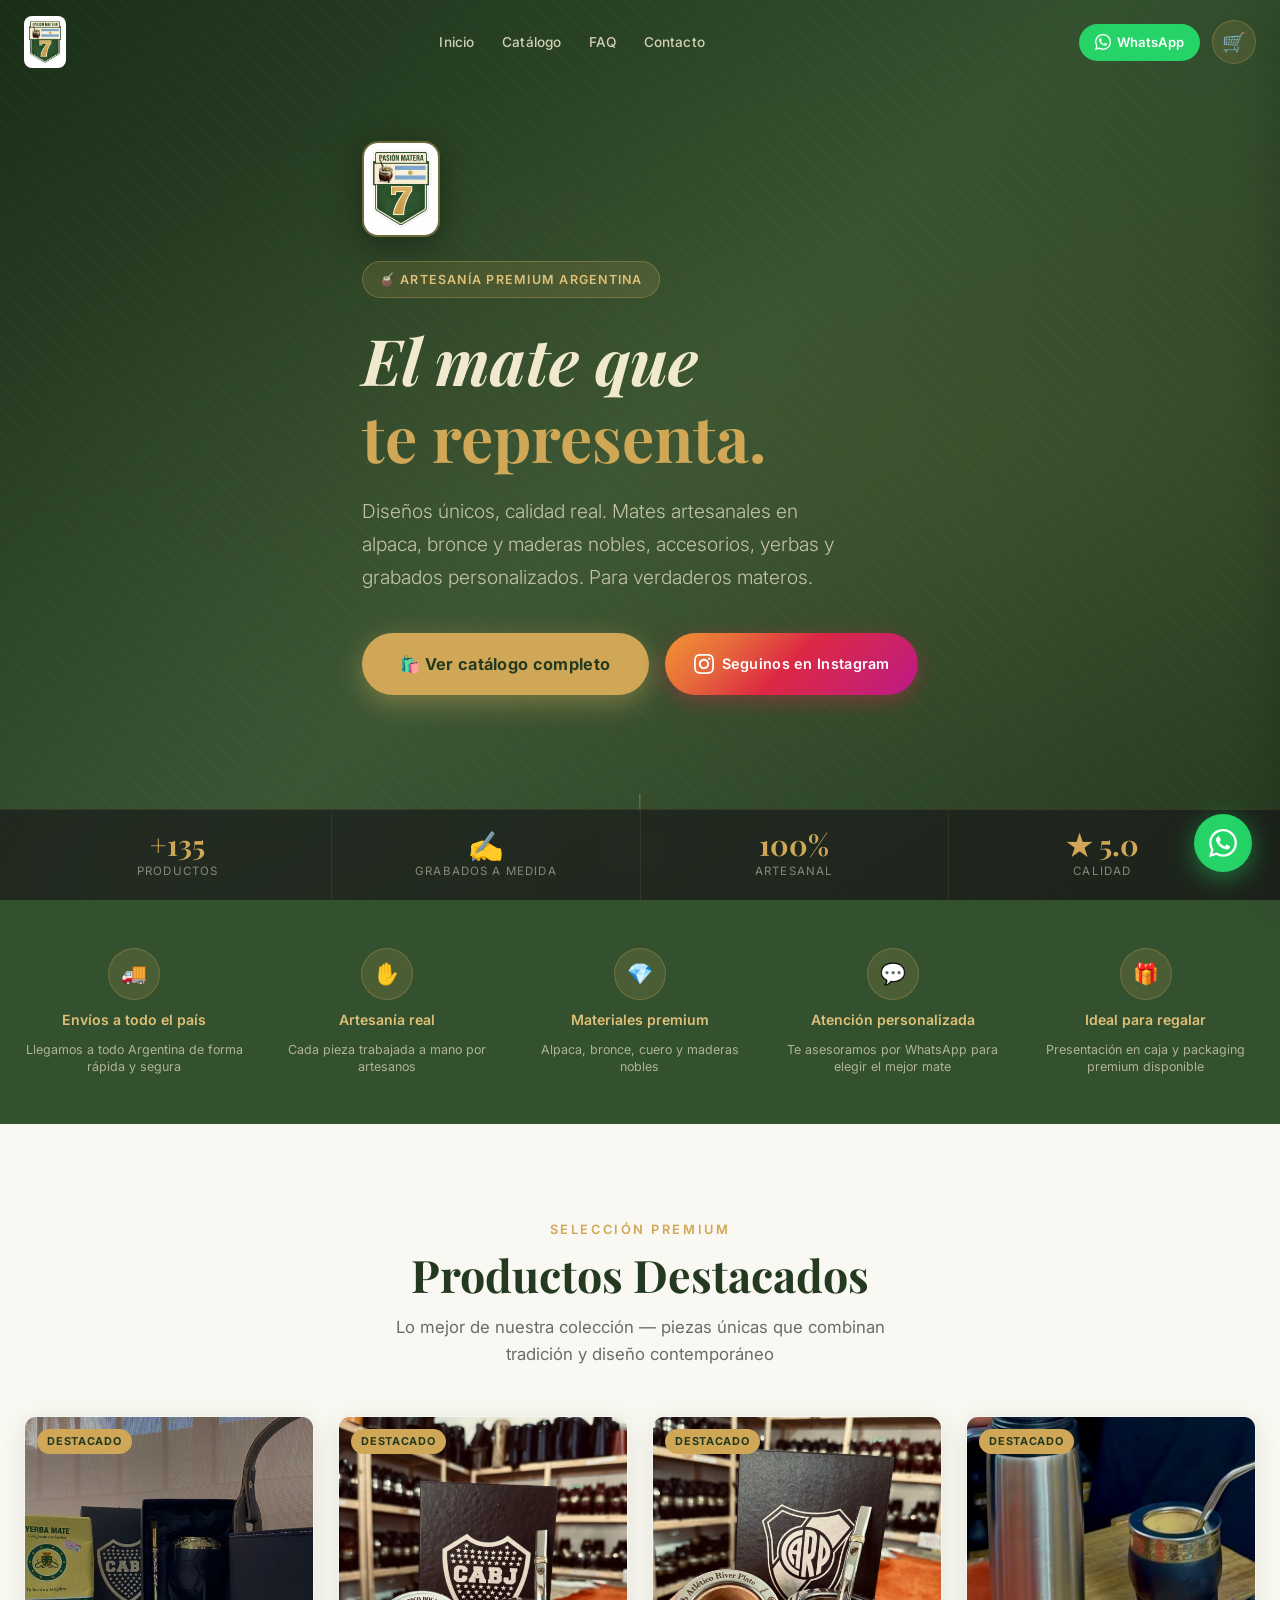
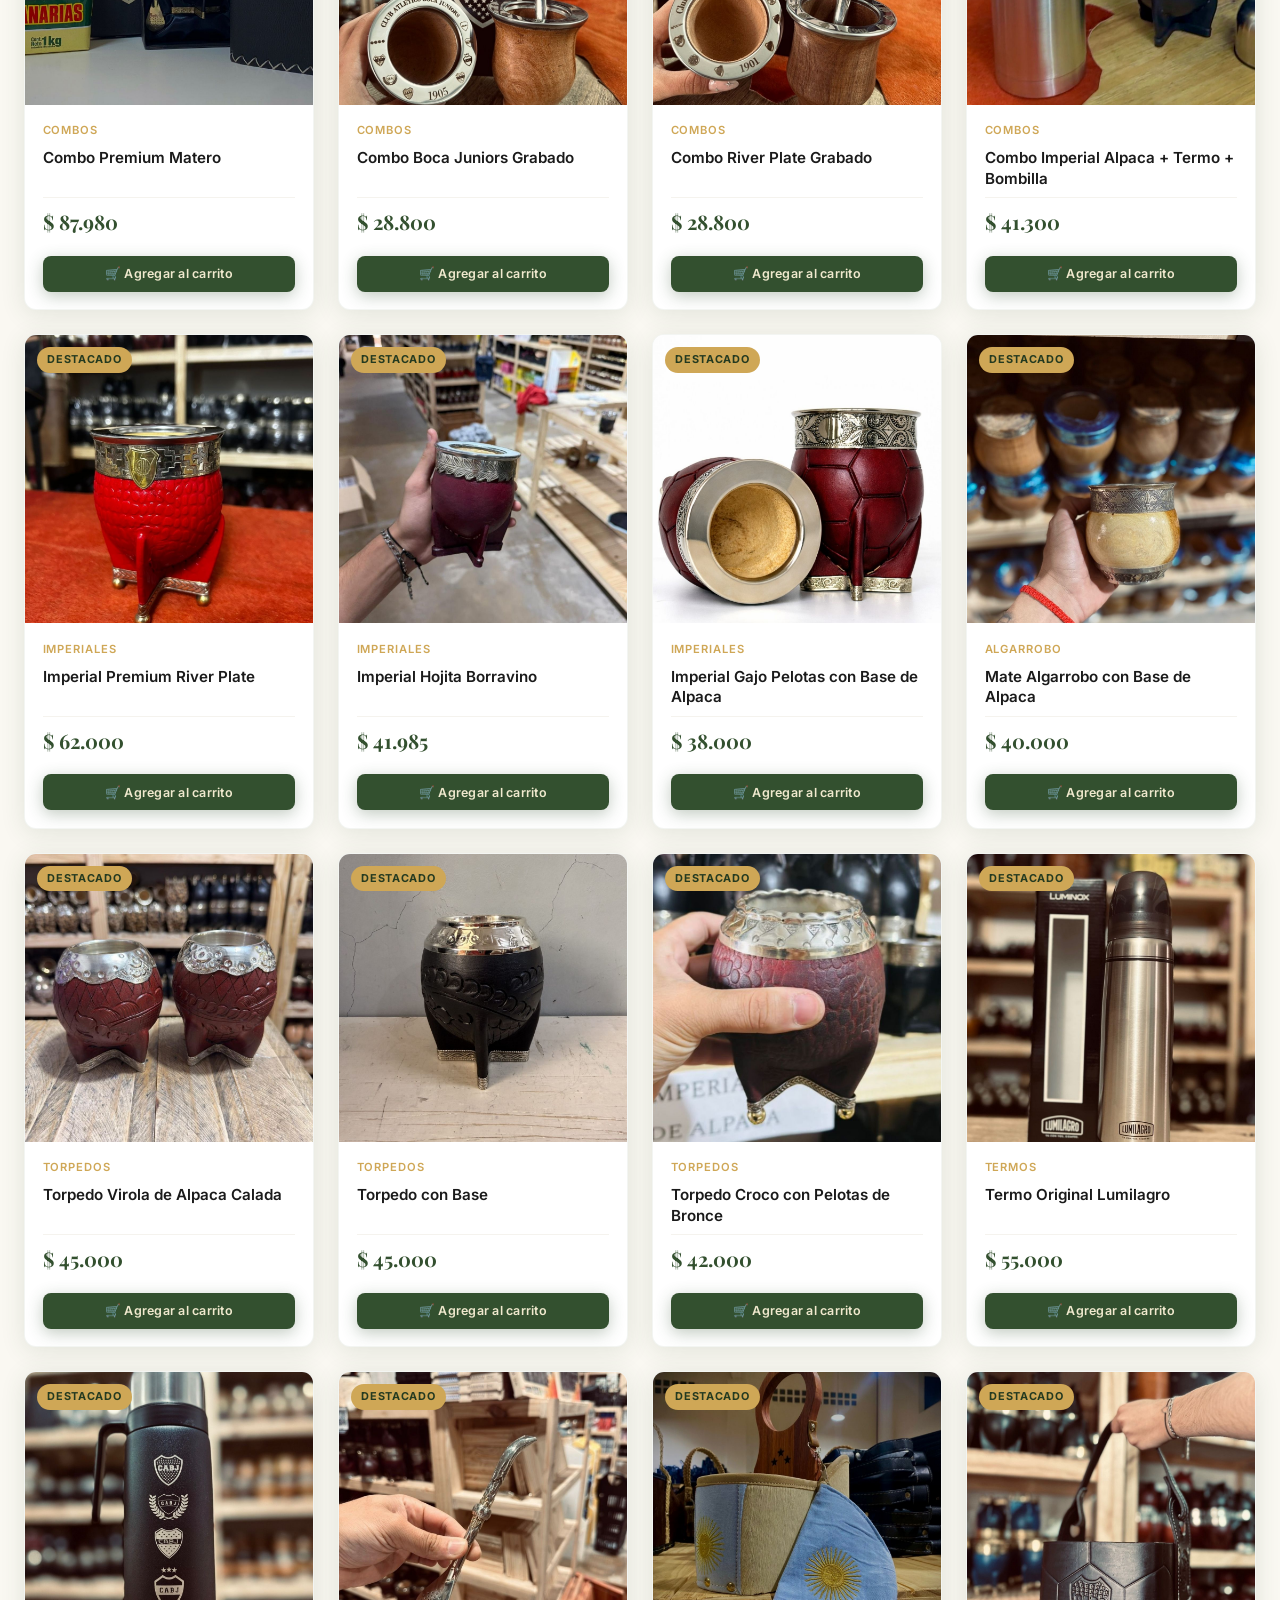
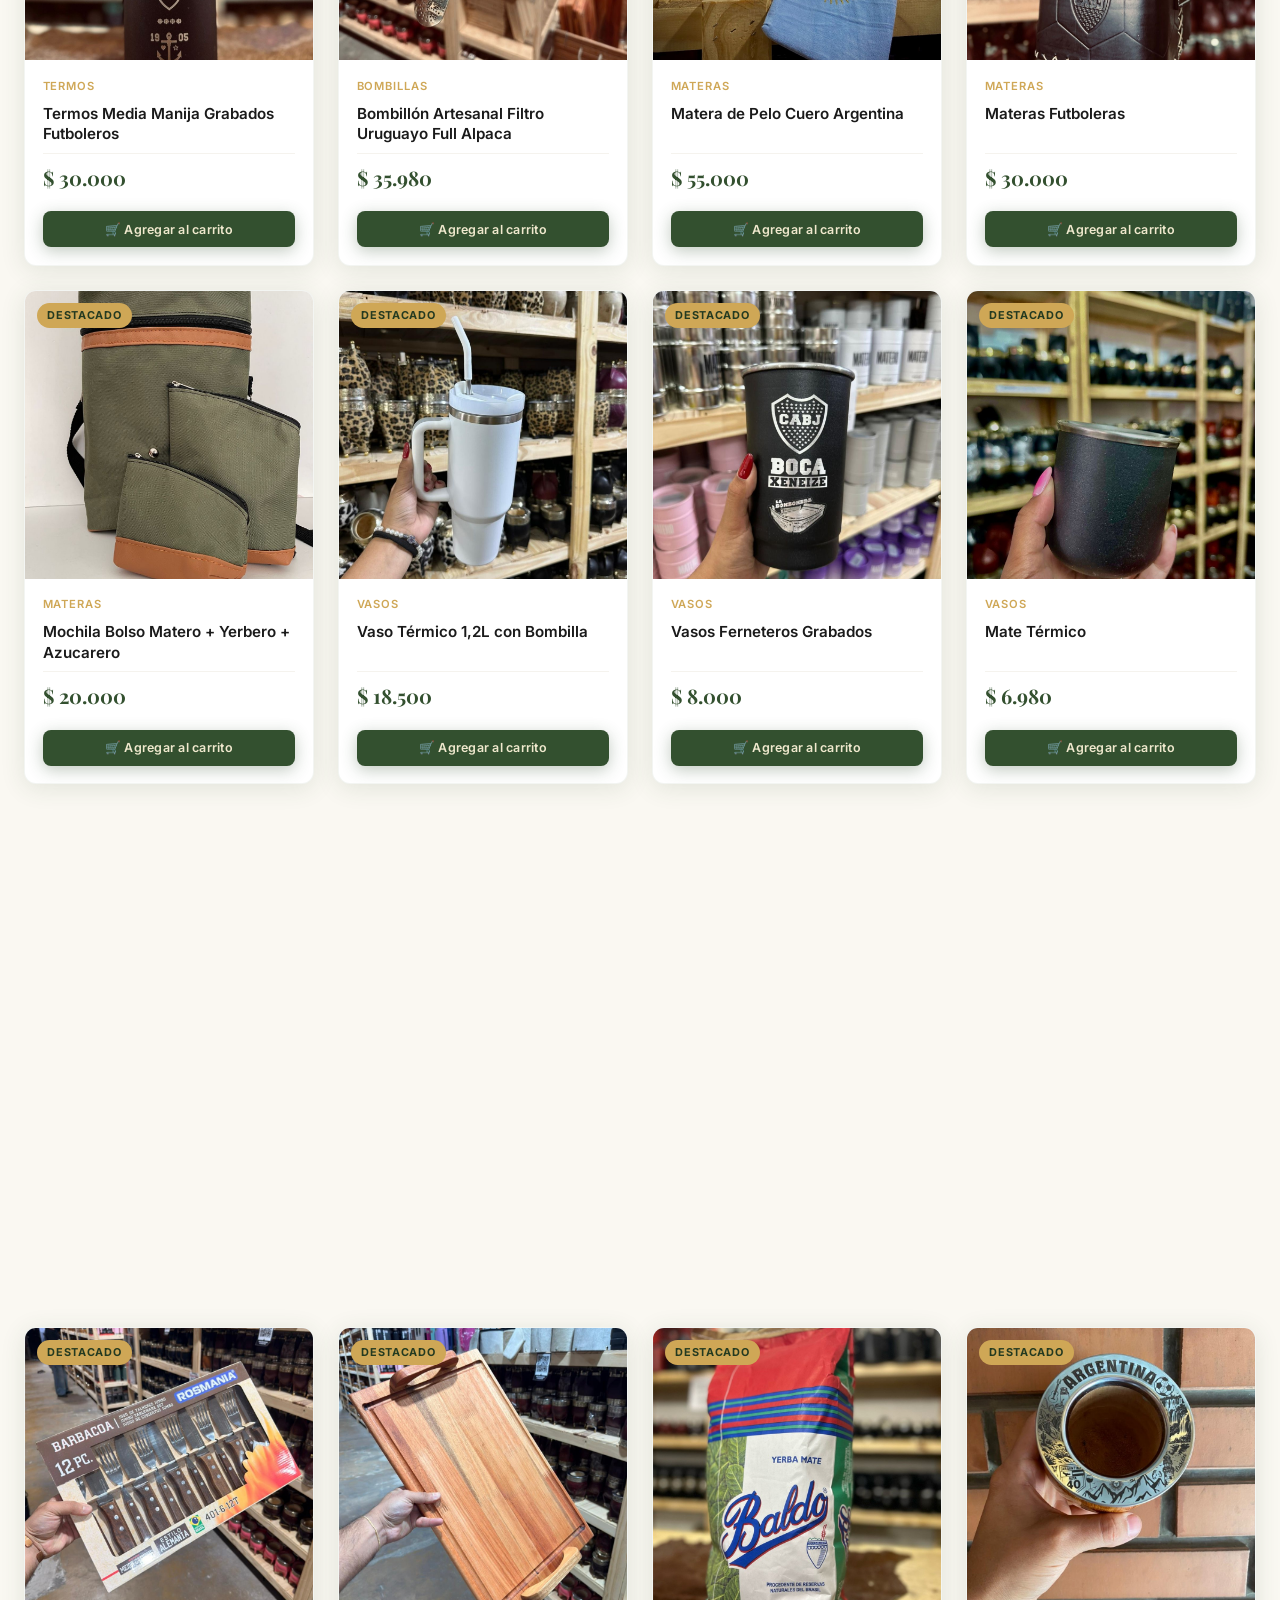
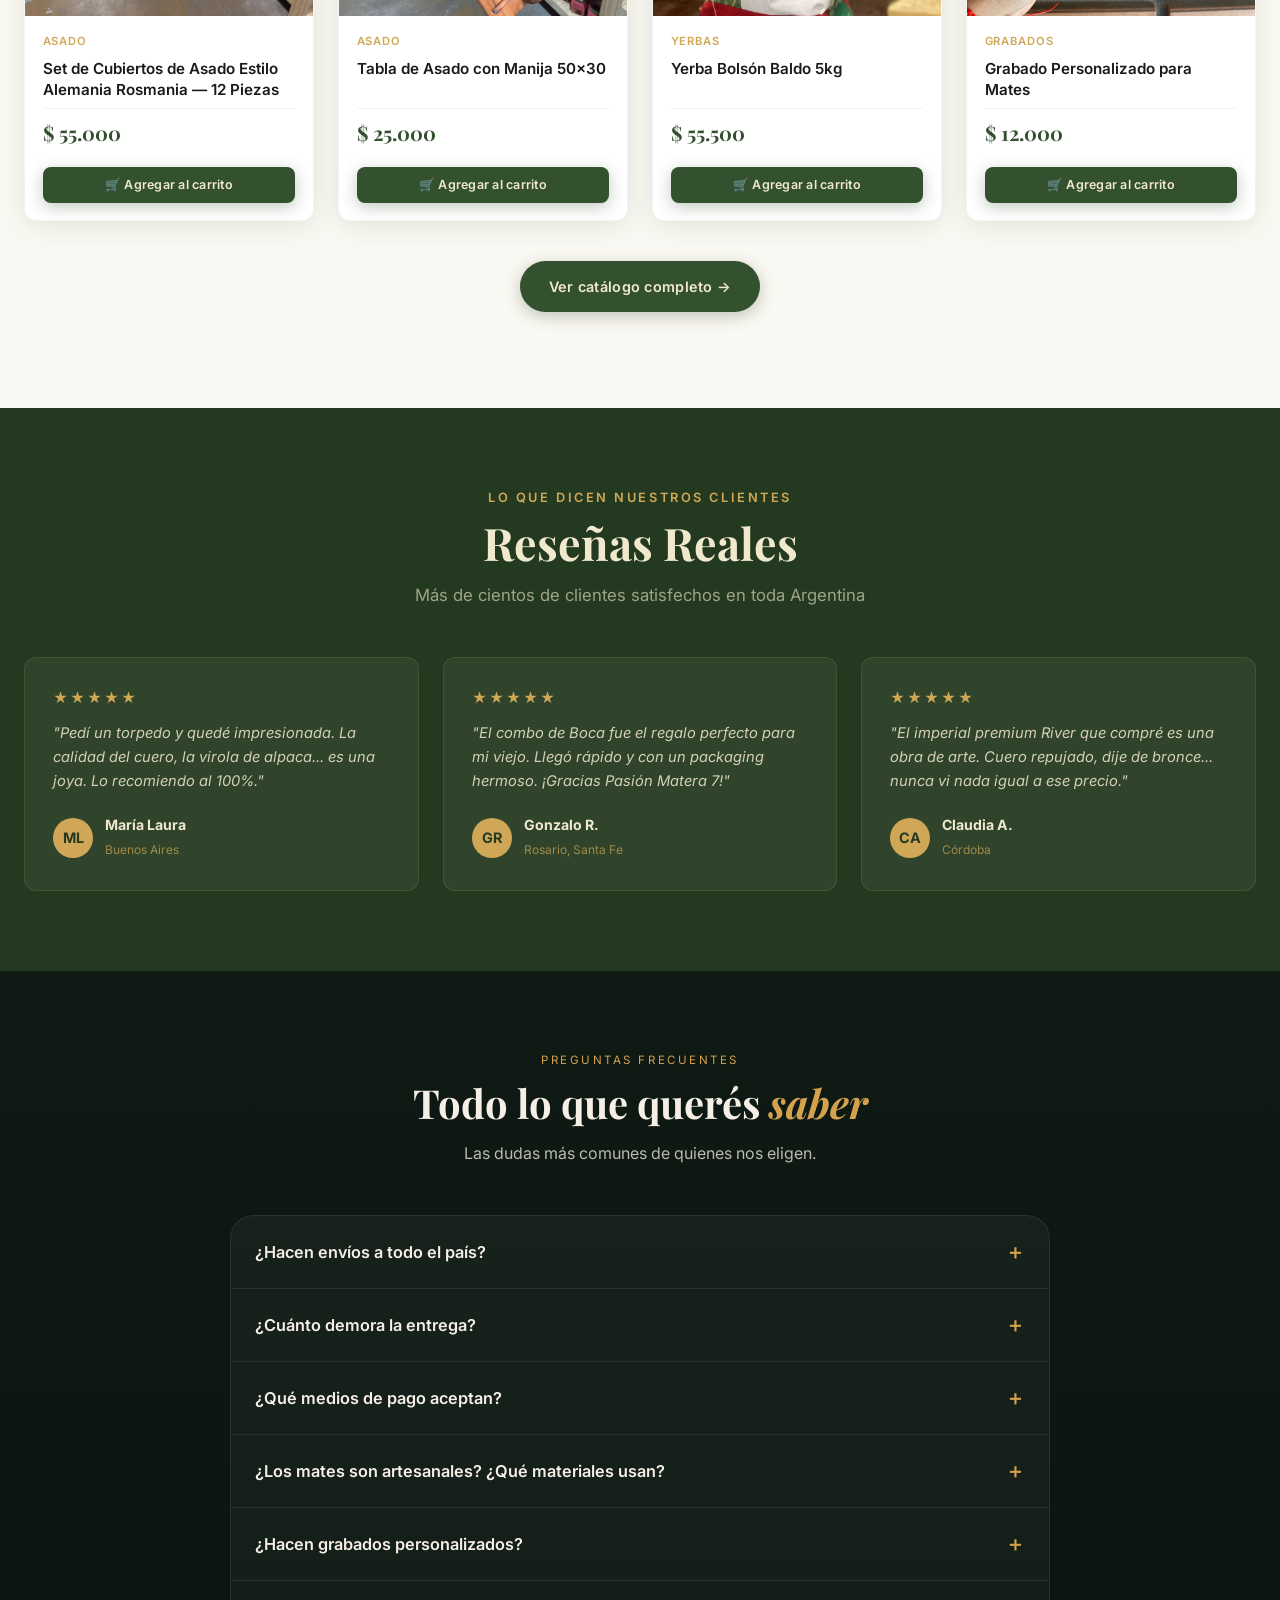
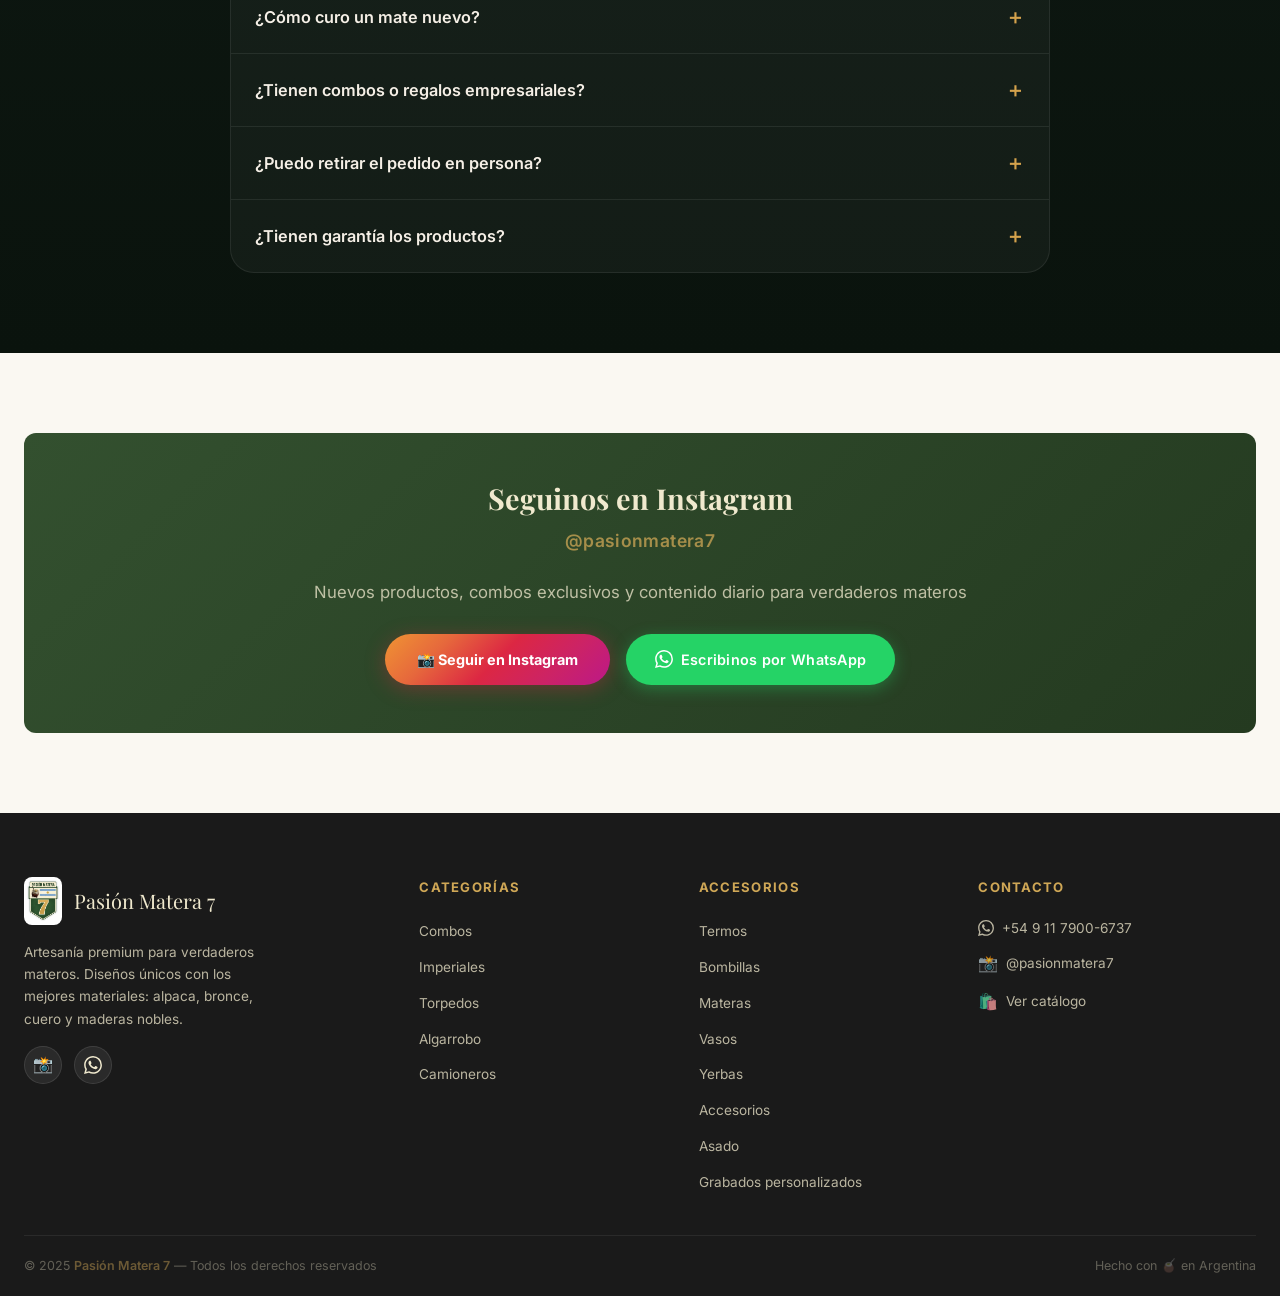
==== commit 9982bd7e: "feat(seo+analytics): SEO técnico/local pro, multi-schema JSON-LD (OnlineStore/Org/WebSite/Breadcrumb" ====
--- a/index.html
+++ b/index.html
@@ -3,15 +3,67 @@
 <head>
   <meta charset="UTF-8">
   <meta name="viewport" content="width=device-width, initial-scale=1.0">
-  <title>Pasión Matera 7 — Mates Artesanales Premium, Asado y Grabados | Argentina</title>
-  <meta name="description" content="Mates artesanales premium, imperiales, torpedos, bombillas, termos, accesorios, sets de asado y grabados personalizados. Diseños únicos, calidad real. Envíos a todo el país.">
-  <meta name="keywords" content="mates premium, mates artesanales, imperiales, torpedos, accesorios materos, materas, bombillas, yerba mate Argentina, set de asado, tabla de asado, cubiertos asado, grabados personalizados, yerbero, azucarero">
-  <meta property="og:title" content="Pasión Matera 7 — Mates Artesanales Premium">
-  <meta property="og:description" content="El mate que te representa. Artesanía premium para verdaderos materos.">
+
+  <!-- ============================ SEO PRIMARIO ============================ -->
+  <title>Pasión Matera 7 · Mates Artesanales Premium, Termos, Asado y Grabados · Argentina</title>
+  <meta name="description" content="Mates artesanales premium en alpaca, bronce y maderas nobles. Imperiales, torpedos, camioneros, termos, bombillas, materas, yerbas, sets de asado y grabados personalizados. Envíos a todo el país · WhatsApp +54 9 11 7900-6737.">
+  <meta name="keywords" content="mates premium, mates artesanales, mates imperiales, mates torpedos, mates camioneros, mates de algarrobo, bombillas de alpaca, termos materos, materas de cuero, yerbero, azucarero, set de asado, tabla de asado, cubiertos asado, grabados personalizados, mate con virola, mate Argentina, regalo matero, comprar mate online">
+  <meta name="author" content="Pasión Matera 7">
+  <meta name="publisher" content="Pasión Matera 7">
+  <meta name="robots" content="index, follow, max-snippet:-1, max-image-preview:large, max-video-preview:-1">
+  <meta name="googlebot" content="index, follow, max-snippet:-1, max-image-preview:large">
+  <meta name="language" content="Spanish">
+  <meta http-equiv="content-language" content="es-AR">
+  <meta name="theme-color" content="#0f1a14" media="(prefers-color-scheme: light)">
+  <meta name="theme-color" content="#0f1a14" media="(prefers-color-scheme: dark)">
+  <meta name="format-detection" content="telephone=yes">
+  <meta name="rating" content="general">
+  <meta name="distribution" content="global">
+
+  <!-- Geo -->
+  <meta name="geo.region" content="AR">
+  <meta name="geo.placename" content="Argentina">
+
+  <!-- Canonical -->
+  <link rel="canonical" href="https://pasionmatera7.com/">
+  <link rel="alternate" hreflang="es-ar" href="https://pasionmatera7.com/">
+  <link rel="alternate" hreflang="x-default" href="https://pasionmatera7.com/">
+
+  <!-- Favicons / icons -->
+  <link rel="icon" type="image/jpeg" href="images/logo.jpg">
+  <link rel="apple-touch-icon" href="images/logo.jpg">
+  <meta name="apple-mobile-web-app-title" content="Pasión Matera 7">
+  <meta name="application-name" content="Pasión Matera 7">
+  <link rel="manifest" href="/manifest.webmanifest">
+
+  <!-- ============================ OPEN GRAPH ============================ -->
   <meta property="og:type" content="website">
-  <link rel="stylesheet" href="css/styles.css">
+  <meta property="og:locale" content="es_AR">
+  <meta property="og:site_name" content="Pasión Matera 7">
+  <meta property="og:url" content="https://pasionmatera7.com/">
+  <meta property="og:title" content="Pasión Matera 7 · Mates Artesanales Premium · Argentina">
+  <meta property="og:description" content="Artesanía premium para verdaderos materos. Mates, termos, bombillas, asado y grabados personalizados. Envíos a todo el país.">
+  <meta property="og:image" content="https://pasionmatera7.com/images/logo.jpg">
+  <meta property="og:image:alt" content="Pasión Matera 7 — Mates artesanales premium">
+
+  <!-- ============================ TWITTER CARD ============================ -->
+  <meta name="twitter:card" content="summary_large_image">
+  <meta name="twitter:title" content="Pasión Matera 7 · Mates Artesanales Premium">
+  <meta name="twitter:description" content="El mate que te representa. Artesanía premium · Envíos a todo el país.">
+  <meta name="twitter:image" content="https://pasionmatera7.com/images/logo.jpg">
+  <meta name="twitter:image:alt" content="Pasión Matera 7 — Mates artesanales premium">
+
+  <!-- ============================ VERIFICATION (placeholders) ============================ -->
+  <!-- <meta name="google-site-verification" content="PEGAR-AQUI-CODIGO-DE-GOOGLE"> -->
+  <!-- <meta name="msvalidate.01" content="PEGAR-AQUI-CODIGO-DE-BING"> -->
+
+  <!-- ============================ PERFORMANCE / PRELOADS ============================ -->
   <link rel="preconnect" href="https://fonts.googleapis.com">
   <link rel="preconnect" href="https://fonts.gstatic.com" crossorigin>
+  <link rel="dns-prefetch" href="https://wa.me">
+  <link rel="dns-prefetch" href="https://www.instagram.com">
+  <link rel="preload" as="image" href="images/logo.jpg" fetchpriority="high">
+  <link rel="stylesheet" href="css/styles.css">
 </head>
 <body>
 
@@ -30,6 +82,7 @@
       <ul class="nav-links">
         <li><a href="index.html">Inicio</a></li>
         <li><a href="catalogo.html">Catálogo</a></li>
+        <li><a href="#faq">FAQ</a></li>
         <li><a href="#contacto">Contacto</a></li>
       </ul>
 
@@ -55,6 +108,7 @@
   <button class="close-mobile" id="close-mobile">✕</button>
   <a href="index.html">Inicio</a>
   <a href="catalogo.html">Catálogo</a>
+  <a href="index.html#faq">FAQ</a>
   <a href="index.html#contacto">Contacto</a>
   <a href="https://www.instagram.com/pasionmatera7/" target="_blank" style="display:flex;align-items:center;gap:0.4rem"><svg xmlns="http://www.w3.org/2000/svg" viewBox="0 0 24 24" fill="currentColor" width="20" height="20"><path d="M12 2.163c3.204 0 3.584.012 4.85.07 3.252.148 4.771 1.691 4.919 4.919.058 1.265.069 1.645.069 4.849 0 3.205-.012 3.584-.069 4.849-.149 3.225-1.664 4.771-4.919 4.919-1.266.058-1.644.07-4.85.07-3.204 0-3.584-.012-4.849-.07-3.26-.149-4.771-1.699-4.919-4.92-.058-1.265-.07-1.644-.07-4.849 0-3.204.013-3.583.07-4.849.149-3.227 1.664-4.771 4.919-4.919 1.266-.057 1.645-.069 4.849-.069zm0-2.163c-3.259 0-3.667.014-4.947.072-4.358.2-6.78 2.618-6.98 6.98-.059 1.281-.073 1.689-.073 4.948 0 3.259.014 3.668.072 4.948.2 4.358 2.618 6.78 6.98 6.98 1.281.058 1.689.072 4.948.072 3.259 0 3.668-.014 4.948-.072 4.354-.2 6.782-2.618 6.979-6.98.059-1.28.073-1.689.073-4.948 0-3.259-.014-3.667-.072-4.947-.196-4.354-2.617-6.78-6.979-6.98-1.281-.059-1.69-.073-4.949-.073zm0 5.838c-3.403 0-6.162 2.759-6.162 6.162s2.759 6.163 6.162 6.163 6.162-2.759 6.162-6.163c0-3.403-2.759-6.162-6.162-6.162zm0 10.162c-2.209 0-4-1.79-4-4 0-2.209 1.791-4 4-4s4 1.791 4 4c0 2.21-1.791 4-4 4zm6.406-11.845c-.796 0-1.441.645-1.441 1.44s.645 1.44 1.441 1.44c.795 0 1.439-.645 1.439-1.44s-.644-1.44-1.439-1.44z"/></svg> Instagram</a>
   <a href="https://wa.me/5491179006737" target="_blank" style="color:#4ade80;margin-top:0.5rem;display:flex;align-items:center;gap:0.4rem"><svg xmlns="http://www.w3.org/2000/svg" viewBox="0 0 24 24" fill="currentColor" width="20" height="20"><path d="M17.472 14.382c-.297-.149-1.758-.867-2.03-.967-.273-.099-.471-.148-.67.15-.197.297-.767.966-.94 1.164-.173.199-.347.223-.644.075-.297-.15-1.255-.463-2.39-1.475-.883-.788-1.48-1.761-1.653-2.059-.173-.297-.018-.458.13-.606.134-.133.298-.347.446-.52.149-.174.198-.298.298-.497.099-.198.05-.371-.025-.52-.075-.149-.669-1.612-.916-2.207-.242-.579-.487-.5-.669-.51-.173-.008-.371-.01-.57-.01-.198 0-.52.074-.792.372-.272.297-1.04 1.016-1.04 2.479 0 1.462 1.065 2.875 1.213 3.074.149.198 2.096 3.2 5.077 4.487.709.306 1.262.489 1.694.625.712.227 1.36.195 1.871.118.571-.085 1.758-.719 2.006-1.413.248-.694.248-1.289.173-1.413-.074-.124-.272-.198-.57-.347m-5.421 7.403h-.004a9.87 9.87 0 01-5.031-1.378l-.361-.214-3.741.982.998-3.648-.235-.374a9.86 9.86 0 01-1.51-5.26c.001-5.45 4.436-9.884 9.888-9.884 2.64 0 5.122 1.03 6.988 2.898a9.825 9.825 0 012.893 6.994c-.003 5.45-4.437 9.884-9.885 9.884m8.413-18.297A11.815 11.815 0 0012.05 0C5.495 0 .16 5.335.157 11.892c0 2.096.547 4.142 1.588 5.945L.057 24l6.305-1.654a11.882 11.882 0 005.683 1.448h.005c6.554 0 11.89-5.335 11.893-11.893a11.821 11.821 0 00-3.48-8.413z"/></svg> WhatsApp</a>
@@ -216,6 +270,84 @@
 </section>
 
 <!-- ══════════════════════════════════
+     FAQ
+══════════════════════════════════ -->
+<section class="faq-section" id="faq" style="padding:5rem 0;background:linear-gradient(180deg,#0f1a14 0%,#0a130d 100%);color:#f5efe6">
+  <div class="container">
+    <div class="reveal" style="text-align:center;max-width:760px;margin:0 auto 3rem">
+      <p style="text-transform:uppercase;letter-spacing:0.22em;font-size:0.72rem;color:#d4a24c;margin-bottom:0.75rem">Preguntas frecuentes</p>
+      <h2 style="font-size:clamp(1.75rem,3.5vw,2.5rem);line-height:1.1;margin:0 0 1rem">Todo lo que querés <em style="color:#d4a24c;font-style:italic">saber</em></h2>
+      <p style="opacity:0.75;font-size:1rem">Las dudas más comunes de quienes nos eligen.</p>
+    </div>
+
+    <div class="faq-list reveal" style="max-width:820px;margin:0 auto;border-radius:1.5rem;overflow:hidden;background:rgba(255,255,255,0.04);border:1px solid rgba(255,255,255,0.08)">
+      <details style="border-bottom:1px solid rgba(255,255,255,0.08)">
+        <summary style="cursor:pointer;padding:1.25rem 1.5rem;display:flex;justify-content:space-between;align-items:center;gap:1rem;list-style:none;font-weight:600;font-size:1.02rem">
+          <span>¿Hacen envíos a todo el país?</span><span aria-hidden="true" style="color:#d4a24c;font-size:1.25rem">＋</span>
+        </summary>
+        <div style="padding:0 1.5rem 1.25rem;opacity:0.8;line-height:1.65">Sí. Realizamos envíos a todo Argentina mediante Correo Argentino, OCA y envíos privados según la zona. Coordinamos cada pedido por WhatsApp para que elijas la opción más conveniente en costo y tiempo de entrega.</div>
+      </details>
+
+      <details style="border-bottom:1px solid rgba(255,255,255,0.08)">
+        <summary style="cursor:pointer;padding:1.25rem 1.5rem;display:flex;justify-content:space-between;align-items:center;gap:1rem;list-style:none;font-weight:600;font-size:1.02rem">
+          <span>¿Cuánto demora la entrega?</span><span aria-hidden="true" style="color:#d4a24c;font-size:1.25rem">＋</span>
+        </summary>
+        <div style="padding:0 1.5rem 1.25rem;opacity:0.8;line-height:1.65">CABA y GBA: 24 a 72 hs hábiles. Interior del país: 3 a 7 días hábiles según destino y transportista. Para pedidos con grabado personalizado sumamos 2-4 días de elaboración antes del despacho.</div>
+      </details>
+
+      <details style="border-bottom:1px solid rgba(255,255,255,0.08)">
+        <summary style="cursor:pointer;padding:1.25rem 1.5rem;display:flex;justify-content:space-between;align-items:center;gap:1rem;list-style:none;font-weight:600;font-size:1.02rem">
+          <span>¿Qué medios de pago aceptan?</span><span aria-hidden="true" style="color:#d4a24c;font-size:1.25rem">＋</span>
+        </summary>
+        <div style="padding:0 1.5rem 1.25rem;opacity:0.8;line-height:1.65">Aceptamos transferencia bancaria, MercadoPago (todas las tarjetas y cuotas), efectivo en retiro y Pago Fácil/Rapipago. Coordinamos cada pago por WhatsApp con la mejor opción para vos.</div>
+      </details>
+
+      <details style="border-bottom:1px solid rgba(255,255,255,0.08)">
+        <summary style="cursor:pointer;padding:1.25rem 1.5rem;display:flex;justify-content:space-between;align-items:center;gap:1rem;list-style:none;font-weight:600;font-size:1.02rem">
+          <span>¿Los mates son artesanales? ¿Qué materiales usan?</span><span aria-hidden="true" style="color:#d4a24c;font-size:1.25rem">＋</span>
+        </summary>
+        <div style="padding:0 1.5rem 1.25rem;opacity:0.8;line-height:1.65">Todos nuestros mates son artesanales, fabricados con materiales premium: alpaca, bronce, acero quirúrgico, cuero natural y maderas nobles (algarrobo, palo santo, ñandubay). Cada pieza es única, con detalles a mano.</div>
+      </details>
+
+      <details style="border-bottom:1px solid rgba(255,255,255,0.08)">
+        <summary style="cursor:pointer;padding:1.25rem 1.5rem;display:flex;justify-content:space-between;align-items:center;gap:1rem;list-style:none;font-weight:600;font-size:1.02rem">
+          <span>¿Hacen grabados personalizados?</span><span aria-hidden="true" style="color:#d4a24c;font-size:1.25rem">＋</span>
+        </summary>
+        <div style="padding:0 1.5rem 1.25rem;opacity:0.8;line-height:1.65">Sí. Grabamos nombres, iniciales, frases, logos de equipos y diseños personalizados en mates, termos, tablas de asado y cuchillos. Es ideal para regalos. Mandanos tu idea por WhatsApp y te pasamos presupuesto + tiempo de entrega.</div>
+      </details>
+
+      <details style="border-bottom:1px solid rgba(255,255,255,0.08)">
+        <summary style="cursor:pointer;padding:1.25rem 1.5rem;display:flex;justify-content:space-between;align-items:center;gap:1rem;list-style:none;font-weight:600;font-size:1.02rem">
+          <span>¿Cómo curo un mate nuevo?</span><span aria-hidden="true" style="color:#d4a24c;font-size:1.25rem">＋</span>
+        </summary>
+        <div style="padding:0 1.5rem 1.25rem;opacity:0.8;line-height:1.65">Llenalo de yerba usada hasta el borde, agregale agua tibia (no hirviendo), dejalo reposar 24 hs y repetí el proceso 2-3 veces. Una vez curado, mantenelo limpio y secalo bien después de cada uso. Te mandamos una guía detallada con tu compra.</div>
+      </details>
+
+      <details style="border-bottom:1px solid rgba(255,255,255,0.08)">
+        <summary style="cursor:pointer;padding:1.25rem 1.5rem;display:flex;justify-content:space-between;align-items:center;gap:1rem;list-style:none;font-weight:600;font-size:1.02rem">
+          <span>¿Tienen combos o regalos empresariales?</span><span aria-hidden="true" style="color:#d4a24c;font-size:1.25rem">＋</span>
+        </summary>
+        <div style="padding:0 1.5rem 1.25rem;opacity:0.8;line-height:1.65">Sí. Armamos combos mate + bombilla + yerbero + termo a precios especiales, y trabajamos pedidos corporativos con grabado del logo de la empresa. Consultanos por WhatsApp con la cantidad y armamos un presupuesto a medida.</div>
+      </details>
+
+      <details style="border-bottom:1px solid rgba(255,255,255,0.08)">
+        <summary style="cursor:pointer;padding:1.25rem 1.5rem;display:flex;justify-content:space-between;align-items:center;gap:1rem;list-style:none;font-weight:600;font-size:1.02rem">
+          <span>¿Puedo retirar el pedido en persona?</span><span aria-hidden="true" style="color:#d4a24c;font-size:1.25rem">＋</span>
+        </summary>
+        <div style="padding:0 1.5rem 1.25rem;opacity:0.8;line-height:1.65">Sí, podés coordinar retiro en persona en Zona Oeste de GBA. Te pasamos la dirección y el horario por WhatsApp una vez confirmado el pago.</div>
+      </details>
+
+      <details>
+        <summary style="cursor:pointer;padding:1.25rem 1.5rem;display:flex;justify-content:space-between;align-items:center;gap:1rem;list-style:none;font-weight:600;font-size:1.02rem">
+          <span>¿Tienen garantía los productos?</span><span aria-hidden="true" style="color:#d4a24c;font-size:1.25rem">＋</span>
+        </summary>
+        <div style="padding:0 1.5rem 1.25rem;opacity:0.8;line-height:1.65">Todos nuestros productos tienen garantía de fábrica contra defectos de fabricación. Si recibís algo dañado o defectuoso, te lo cambiamos sin cargo. Trabajamos para que estés 100% conforme con tu compra.</div>
+      </details>
+    </div>
+  </div>
+</section>
+
+<!-- ══════════════════════════════════
      INSTAGRAM
 ══════════════════════════════════ -->
 <section class="instagram-section" id="contacto">
@@ -337,5 +469,171 @@
 <script src="js/products.js"></script>
 <script src="js/cart.js"></script>
 <script src="js/main.js"></script>
+
+<!-- ============================ JSON-LD · Multi-schema ============================ -->
+<script type="application/ld+json">
+{
+  "@context": "https://schema.org",
+  "@graph": [
+    {
+      "@type": ["OnlineStore", "Store"],
+      "@id": "https://pasionmatera7.com/#store",
+      "name": "Pasión Matera 7",
+      "alternateName": ["Pasión Matera", "PM7"],
+      "description": "Tienda online argentina de mates artesanales premium, termos, bombillas, materas, yerbas, sets de asado y grabados personalizados. Diseños únicos con alpaca, bronce, cuero y maderas nobles.",
+      "url": "https://pasionmatera7.com/",
+      "logo": "https://pasionmatera7.com/images/logo.jpg",
+      "image": "https://pasionmatera7.com/images/logo.jpg",
+      "telephone": "+54-9-11-7900-6737",
+      "priceRange": "$$",
+      "currenciesAccepted": "ARS",
+      "paymentAccepted": "Cash, Bank transfer, Credit Card, MercadoPago",
+      "areaServed": [
+        { "@type": "Country", "name": "Argentina" }
+      ],
+      "address": {
+        "@type": "PostalAddress",
+        "addressCountry": "AR",
+        "addressRegion": "Buenos Aires"
+      },
+      "sameAs": [
+        "https://www.instagram.com/pasionmatera7/",
+        "https://wa.me/5491179006737"
+      ],
+      "knowsLanguage": ["es", "es-AR"],
+      "slogan": "El mate que te representa.",
+      "hasOfferCatalog": {
+        "@type": "OfferCatalog",
+        "name": "Catálogo Pasión Matera 7",
+        "itemListElement": [
+          { "@type": "OfferCatalog", "name": "Mates", "url": "https://pasionmatera7.com/catalogo.html?cat=mates" },
+          { "@type": "OfferCatalog", "name": "Termos", "url": "https://pasionmatera7.com/catalogo.html?cat=termos" },
+          { "@type": "OfferCatalog", "name": "Bombillas", "url": "https://pasionmatera7.com/catalogo.html?cat=bombillas" },
+          { "@type": "OfferCatalog", "name": "Materas", "url": "https://pasionmatera7.com/catalogo.html?cat=materas" },
+          { "@type": "OfferCatalog", "name": "Vasos", "url": "https://pasionmatera7.com/catalogo.html?cat=vasos" },
+          { "@type": "OfferCatalog", "name": "Yerbas", "url": "https://pasionmatera7.com/catalogo.html?cat=yerbas" },
+          { "@type": "OfferCatalog", "name": "Accesorios", "url": "https://pasionmatera7.com/catalogo.html?cat=accesorios" },
+          { "@type": "OfferCatalog", "name": "Asado", "url": "https://pasionmatera7.com/catalogo.html?cat=asado" },
+          { "@type": "OfferCatalog", "name": "Grabados personalizados", "url": "https://pasionmatera7.com/catalogo.html?cat=grabados" }
+        ]
+      }
+    },
+    {
+      "@type": "Organization",
+      "@id": "https://pasionmatera7.com/#organization",
+      "name": "Pasión Matera 7",
+      "url": "https://pasionmatera7.com/",
+      "logo": {
+        "@type": "ImageObject",
+        "url": "https://pasionmatera7.com/images/logo.jpg"
+      },
+      "contactPoint": [
+        {
+          "@type": "ContactPoint",
+          "telephone": "+54-9-11-7900-6737",
+          "contactType": "customer service",
+          "areaServed": "AR",
+          "availableLanguage": ["Spanish"]
+        }
+      ],
+      "sameAs": [
+        "https://www.instagram.com/pasionmatera7/",
+        "https://wa.me/5491179006737"
+      ]
+    },
+    {
+      "@type": "WebSite",
+      "@id": "https://pasionmatera7.com/#website",
+      "url": "https://pasionmatera7.com/",
+      "name": "Pasión Matera 7",
+      "publisher": { "@id": "https://pasionmatera7.com/#organization" },
+      "inLanguage": "es-AR",
+      "potentialAction": {
+        "@type": "SearchAction",
+        "target": { "@type": "EntryPoint", "urlTemplate": "https://pasionmatera7.com/catalogo.html?q={search_term_string}" },
+        "query-input": "required name=search_term_string"
+      }
+    },
+    {
+      "@type": "BreadcrumbList",
+      "@id": "https://pasionmatera7.com/#breadcrumbs",
+      "itemListElement": [
+        { "@type": "ListItem", "position": 1, "name": "Inicio", "item": "https://pasionmatera7.com/" },
+        { "@type": "ListItem", "position": 2, "name": "Catálogo", "item": "https://pasionmatera7.com/catalogo.html" },
+        { "@type": "ListItem", "position": 3, "name": "FAQ", "item": "https://pasionmatera7.com/#faq" },
+        { "@type": "ListItem", "position": 4, "name": "Contacto", "item": "https://pasionmatera7.com/#contacto" }
+      ]
+    }
+  ]
+}
+</script>
+
+<!-- ============================ JSON-LD · FAQPage ============================ -->
+<script type="application/ld+json">
+{
+  "@context": "https://schema.org",
+  "@type": "FAQPage",
+  "mainEntity": [
+    {
+      "@type": "Question",
+      "name": "¿Hacen envíos a todo el país?",
+      "acceptedAnswer": { "@type": "Answer", "text": "Sí. Realizamos envíos a todo Argentina mediante Correo Argentino, OCA y envíos privados según la zona. Coordinamos cada pedido por WhatsApp para que elijas la opción más conveniente en costo y tiempo de entrega." }
+    },
+    {
+      "@type": "Question",
+      "name": "¿Cuánto demora la entrega?",
+      "acceptedAnswer": { "@type": "Answer", "text": "CABA y GBA: 24 a 72 hs hábiles. Interior del país: 3 a 7 días hábiles según destino y transportista. Para pedidos con grabado personalizado sumamos 2-4 días de elaboración antes del despacho." }
+    },
+    {
+      "@type": "Question",
+      "name": "¿Qué medios de pago aceptan?",
+      "acceptedAnswer": { "@type": "Answer", "text": "Aceptamos transferencia bancaria, MercadoPago (todas las tarjetas y cuotas), efectivo en retiro y Pago Fácil/Rapipago. Coordinamos cada pago por WhatsApp con la mejor opción para vos." }
+    },
+    {
+      "@type": "Question",
+      "name": "¿Los mates son artesanales? ¿Qué materiales usan?",
+      "acceptedAnswer": { "@type": "Answer", "text": "Todos nuestros mates son artesanales, fabricados con materiales premium: alpaca, bronce, acero quirúrgico, cuero natural y maderas nobles (algarrobo, palo santo, ñandubay). Cada pieza es única, con detalles a mano." }
+    },
+    {
+      "@type": "Question",
+      "name": "¿Hacen grabados personalizados?",
+      "acceptedAnswer": { "@type": "Answer", "text": "Sí. Grabamos nombres, iniciales, frases, logos de equipos y diseños personalizados en mates, termos, tablas de asado y cuchillos. Es ideal para regalos. Mandanos tu idea por WhatsApp y te pasamos presupuesto y tiempo de entrega." }
+    },
+    {
+      "@type": "Question",
+      "name": "¿Cómo curo un mate nuevo?",
+      "acceptedAnswer": { "@type": "Answer", "text": "Llenalo de yerba usada hasta el borde, agregale agua tibia (no hirviendo), dejalo reposar 24 hs y repetí el proceso 2-3 veces. Una vez curado, mantenelo limpio y secalo bien después de cada uso. Te mandamos una guía detallada con tu compra." }
+    },
+    {
+      "@type": "Question",
+      "name": "¿Tienen combos o regalos empresariales?",
+      "acceptedAnswer": { "@type": "Answer", "text": "Sí. Armamos combos mate + bombilla + yerbero + termo a precios especiales, y trabajamos pedidos corporativos con grabado del logo de la empresa. Consultanos por WhatsApp con la cantidad y armamos un presupuesto a medida." }
+    },
+    {
+      "@type": "Question",
+      "name": "¿Puedo retirar el pedido en persona?",
+      "acceptedAnswer": { "@type": "Answer", "text": "Sí, podés coordinar retiro en persona en Zona Oeste de GBA. Te pasamos la dirección y el horario por WhatsApp una vez confirmado el pago." }
+    },
+    {
+      "@type": "Question",
+      "name": "¿Tienen garantía los productos?",
+      "acceptedAnswer": { "@type": "Answer", "text": "Todos nuestros productos tienen garantía de fábrica contra defectos de fabricación. Si recibís algo dañado o defectuoso, te lo cambiamos sin cargo. Trabajamos para que estés 100% conforme con tu compra." }
+    }
+  ]
+}
+</script>
+
+<!-- ============================ VERCEL ANALYTICS (sitio estático) ============================ -->
+<script>
+  window.va = window.va || function () { (window.vaq = window.vaq || []).push(arguments); };
+</script>
+<script defer src="/_vercel/insights/script.js"></script>
+
+<!-- ============================ VERCEL SPEED INSIGHTS ============================ -->
+<script>
+  window.si = window.si || function () { (window.siq = window.siq || []).push(arguments); };
+</script>
+<script defer src="/_vercel/speed-insights/script.js"></script>
+
 </body>
 </html>
--- a/css/styles.css
+++ b/css/styles.css
@@ -1190,6 +1190,47 @@
 .modal-close-btn:hover { background: #fff; box-shadow: 0 4px 16px rgba(0,0,0,0.15); }
 .modal-overlay { position: relative; }
 
+/* ── Carrusel de variantes en la ficha ── */
+.modal-variant { font-size: 0.85rem; color: var(--gris); }
+.modal-variant strong { color: var(--negro); }
+
+.modal-gallery { position: relative; aspect-ratio: 1; }
+.mg-viewport { width: 100%; height: 100%; overflow: hidden; touch-action: pan-y; cursor: grab; }
+.mg-viewport:active { cursor: grabbing; }
+.mg-track { display: flex; height: 100%; transition: transform 0.4s ease; }
+.mg-slide { flex: 0 0 100%; height: 100%; }
+.mg-slide img { width: 100%; height: 100%; object-fit: cover; user-select: none; -webkit-user-drag: none; }
+
+.mg-nav {
+  position: absolute; top: 50%; transform: translateY(-50%); z-index: 4;
+  width: 40px; height: 40px; border-radius: 50%; cursor: pointer;
+  display: flex; align-items: center; justify-content: center;
+  font-size: 1.5rem; line-height: 1; color: var(--verde);
+  background: rgba(255,255,255,0.92); border: 1px solid rgba(0,0,0,0.08);
+  box-shadow: 0 2px 10px rgba(0,0,0,0.18); transition: var(--transition);
+}
+.mg-nav:hover { background: #fff; transform: translateY(-50%) scale(1.08); }
+.mg-prev { left: 0.6rem; }
+.mg-next { right: 0.6rem; }
+
+.mg-counter {
+  position: absolute; top: 0.6rem; right: 0.6rem; z-index: 4;
+  font-size: 0.72rem; font-weight: 700; color: #fff;
+  background: rgba(0,0,0,0.55); padding: 0.25rem 0.6rem; border-radius: 999px;
+  backdrop-filter: blur(4px);
+}
+
+.mg-dots {
+  position: absolute; left: 0; right: 0; bottom: 0.7rem; z-index: 4;
+  display: flex; justify-content: center; gap: 6px; padding: 0 2.5rem;
+}
+.mg-dot {
+  width: 7px; height: 7px; border-radius: 999px; cursor: pointer; padding: 0;
+  background: rgba(255,255,255,0.65); border: none; box-shadow: 0 1px 3px rgba(0,0,0,0.3);
+  transition: width 0.3s ease, background 0.3s ease;
+}
+.mg-dot.active { width: 20px; background: var(--dorado); }
+
 /* ══════════════════════════════════════
    CATALOG PAGE
 ══════════════════════════════════════ */
